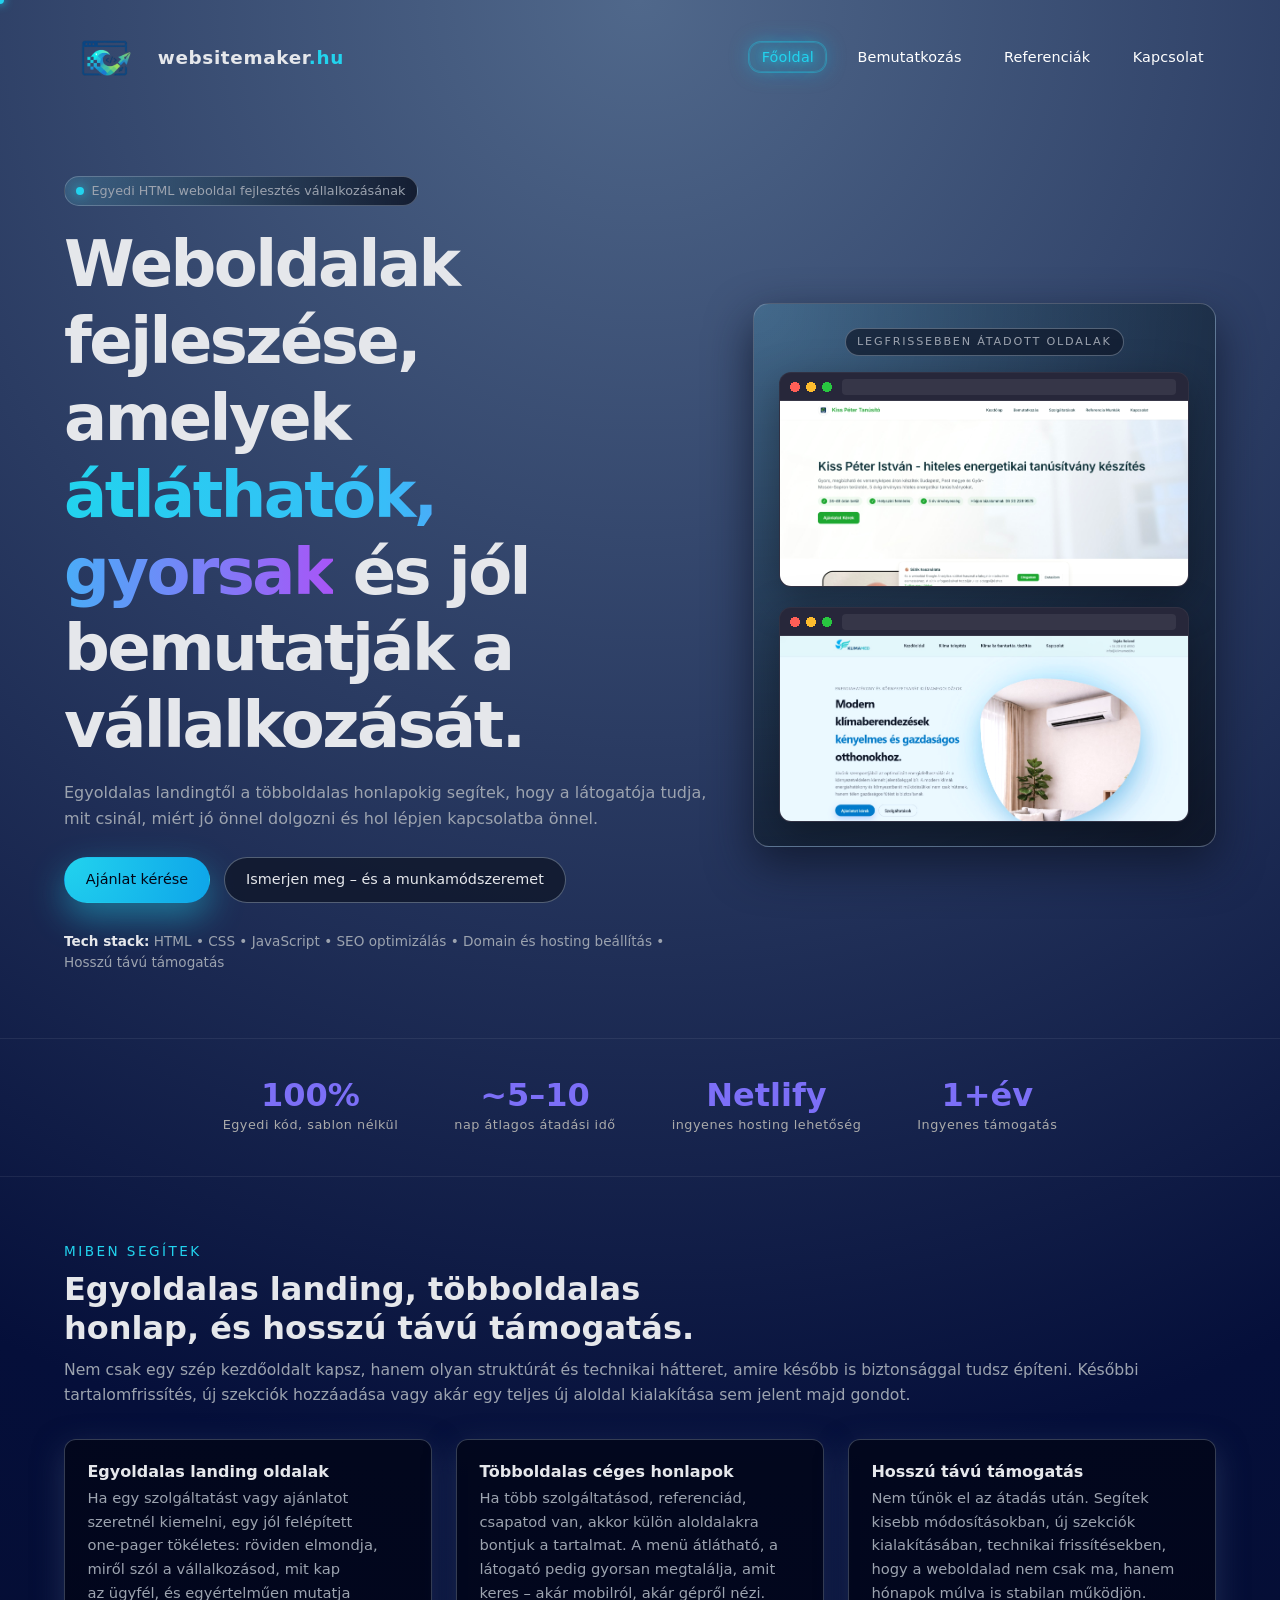
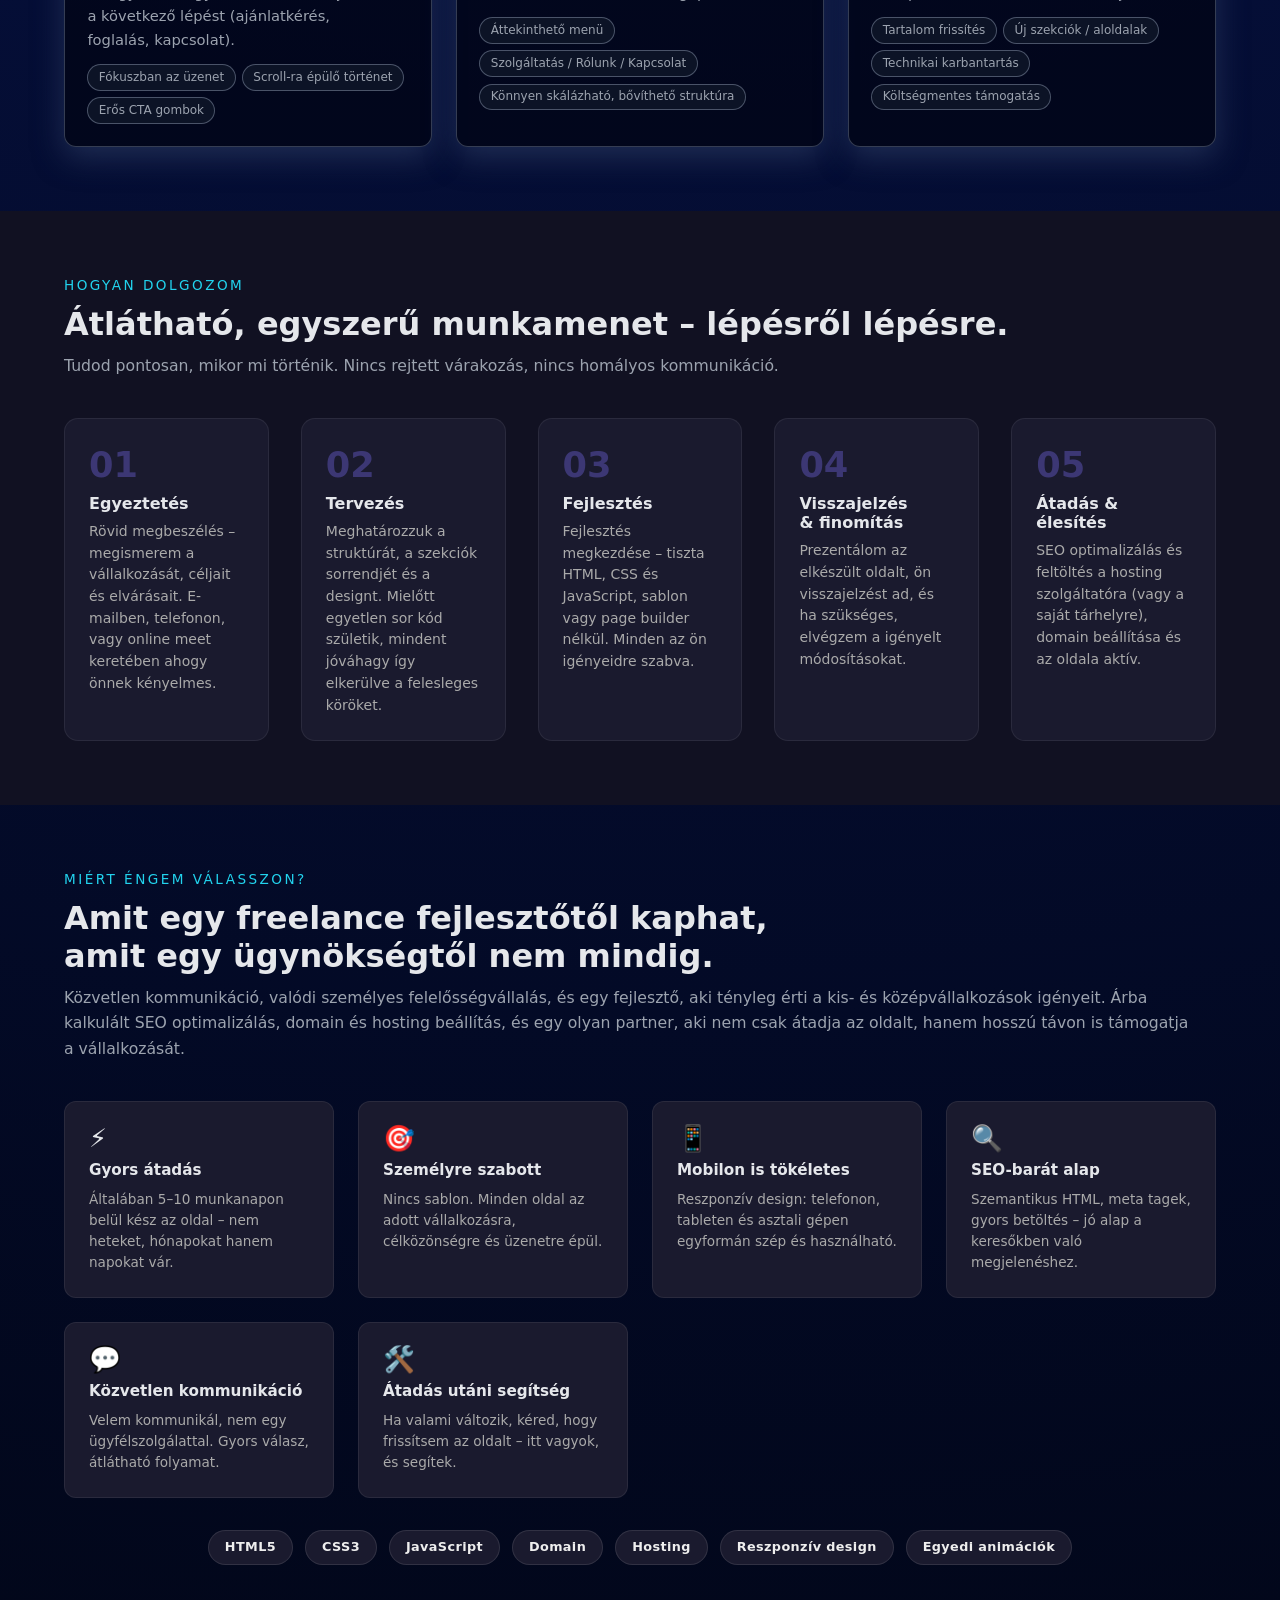
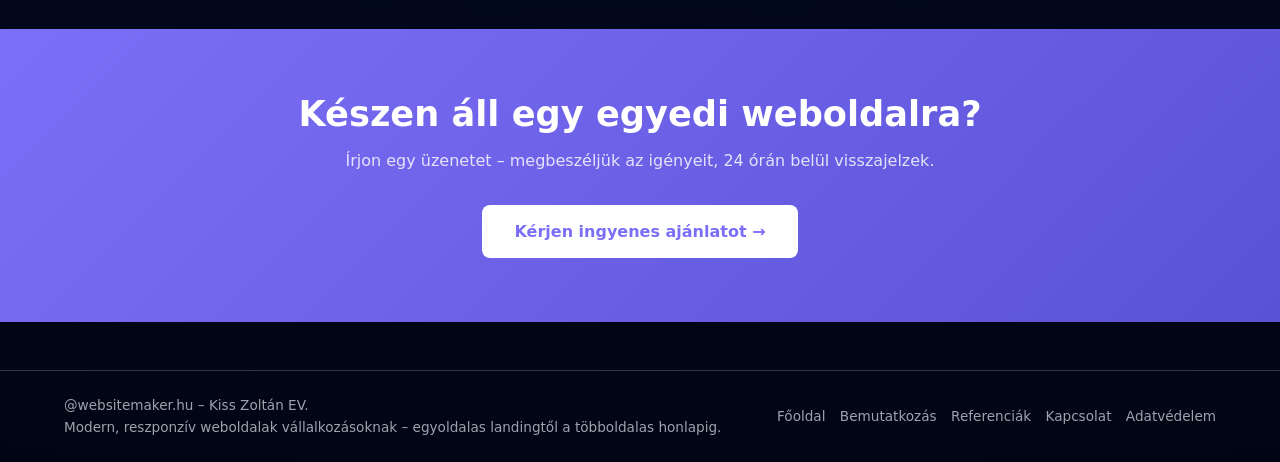
==== index.html @ 32855b58 "Add files via upload" ====
<!DOCTYPE html>
<html lang="hu">
<head>
  <meta charset="UTF-8">
  <meta name="viewport" content="width=device-width, initial-scale=1">
  <title>websitemaker.hu – Weboldalak vállalkozásodnak</title>
  <meta name="description" content="Egyoldalas és többoldalas weboldalak fejlesztése vállalkozásodnak. Modern, reszponzív UI, hosszú távú támogatás.">
  <link rel="stylesheet" href="assets/css/base.css">
  <link rel="stylesheet" href="assets/css/style.css">
  <style>
    /* ── HERO KÉPEK – browser mockup, egyenlő magasság ── */
    .hero-preview-grid {
      display: flex;
      flex-direction: column;
      gap: 1.25rem;
      position: relative;
    }

    .hero-preview {
      margin: 0;
      border-radius: 12px;
      overflow: hidden;
      background: var(--clr-surface, #1a1a2e);
      border: 1px solid rgba(255,255,255,0.10);
      box-shadow: 0 12px 40px rgba(0,0,0,0.35);
      transition: transform 0.35s ease, box-shadow 0.35s ease;
      position: relative;
    }
    .hero-preview:hover {
      transform: translateY(-5px);
      box-shadow: 0 20px 56px rgba(0,0,0,0.45);
    }

    /* Böngésző fejléc sáv */
    .hero-preview::before {
      content: '';
      display: block;
      height: 28px;
      background: rgba(255,255,255,0.06);
      border-bottom: 1px solid rgba(255,255,255,0.08);
      background-image:
        radial-gradient(circle, #ff5f57 5px, transparent 5px),
        radial-gradient(circle, #febc2e 5px, transparent 5px),
        radial-gradient(circle, #28c840 5px, transparent 5px);
      background-repeat: no-repeat;
      background-size: 10px 10px, 10px 10px, 10px 10px;
      background-position: 10px center, 26px center, 42px center;
    }

    /* URL bar hatás */
    .hero-preview::after {
      content: '';
      position: absolute;
      top: 6px;
      left: 62px;
      right: 12px;
      height: 16px;
      background: rgba(255,255,255,0.07);
      border-radius: 4px;
      pointer-events: none;
    }

    /* Minden kép ugyanakkora magasságú */
    .hero-preview img {
      width: 100%;
      height: 185px;
      object-fit: cover;
      object-position: top;
      display: block;
    }
    .hero-preview-primary img,
    .hero-preview-secondary img {
      height: 185px;
    }

    /* Nincs figcaption */
    .hero-preview figcaption {
      display: none;
    }

    /* Kattintható link stílus */
    .hero-preview-link {
      display: block;
      text-decoration: none;
      color: inherit;
    }
    .hero-preview-link .hero-preview {
      cursor: pointer;
    }

    /* Hero chip középre igazítva, pill elrejtve */
    .hero-card-header {
      display: flex;
      justify-content: center;
      align-items: center;
      margin-bottom: 1rem;
    }
    .hero-stack-pill {
      display: none;
    }

    /* ── TRUST BAR ── */
    .trust-bar {
      padding: 2.5rem 0;
      border-top: 1px solid var(--clr-border, rgba(255,255,255,0.07));
      border-bottom: 1px solid var(--clr-border, rgba(255,255,255,0.07));
    }
    .trust-bar-inner {
      display: flex;
      flex-wrap: wrap;
      justify-content: center;
      gap: 2.5rem 3.5rem;
      text-align: center;
    }
    .trust-item {
      display: flex;
      flex-direction: column;
      gap: 0.25rem;
    }
    .trust-number {
      font-size: 2rem;
      font-weight: 800;
      color: var(--clr-accent, #7c6ff7);
      line-height: 1;
    }
    .trust-label {
      font-size: 0.8rem;
      color: var(--clr-muted, #aaa);
      letter-spacing: .04em;
    }

    /* ── HOW IT WORKS ── */
    .process-section {
      background: var(--clr-surface-alt, #111122);
    }
    .process-steps {
      display: grid;
      grid-template-columns: repeat(auto-fit, minmax(200px, 1fr));
      gap: 2rem;
      counter-reset: steps;
      margin-top: 2.5rem;
    }
    .process-step {
      position: relative;
      padding: 1.75rem 1.5rem 1.5rem;
      border-radius: 14px;
      background: var(--clr-surface, #1a1a2e);
      border: 1px solid var(--clr-border, rgba(255,255,255,0.07));
      counter-increment: steps;
    }
    .process-step::before {
      content: counter(steps, decimal-leading-zero);
      display: block;
      font-size: 2.2rem;
      font-weight: 800;
      color: var(--clr-accent, #7c6ff7);
      opacity: 0.35;
      line-height: 1;
      margin-bottom: 0.75rem;
    }
    .process-step h3 {
      font-size: 1rem;
      font-weight: 700;
      margin: 0 0 0.5rem;
    }
    .process-step p {
      font-size: 0.875rem;
      color: var(--clr-muted, #aaa);
      margin: 0;
      line-height: 1.55;
    }

    /* ── WHY ME ── */
    .why-grid {
      display: grid;
      grid-template-columns: repeat(auto-fit, minmax(240px, 1fr));
      gap: 1.5rem;
      margin-top: 2.5rem;
    }
    .why-item {
      padding: 1.5rem;
      border-radius: 12px;
      background: var(--clr-surface, #1a1a2e);
      border: 1px solid var(--clr-border, rgba(255,255,255,0.07));
      display: flex;
      flex-direction: column;
      gap: 0.6rem;
    }
    .why-icon {
      font-size: 1.6rem;
      line-height: 1;
    }
    .why-item h3 {
      font-size: 0.95rem;
      font-weight: 700;
      margin: 0;
    }
    .why-item p {
      font-size: 0.85rem;
      color: var(--clr-muted, #aaa);
      margin: 0;
      line-height: 1.55;
    }

    /* ── CTA SZALAG ── */
    .cta-strip {
      background: linear-gradient(135deg, var(--clr-accent, #7c6ff7) 0%, #5a52d5 100%);
      padding: 4rem 0;
      text-align: center;
    }
    .cta-strip h2 {
      font-size: clamp(1.5rem, 3vw, 2.2rem);
      font-weight: 800;
      color: #fff;
      margin: 0 0 0.75rem;
    }
    .cta-strip p {
      color: rgba(255,255,255,0.82);
      font-size: 1rem;
      margin: 0 0 2rem;
    }
    .cta-strip .btn-white {
      background: #fff;
      color: var(--clr-accent, #7c6ff7);
      font-weight: 700;
      padding: 0.85rem 2rem;
      border-radius: 8px;
      text-decoration: none;
      display: inline-block;
      transition: opacity 0.2s;
    }
    .cta-strip .btn-white:hover { opacity: 0.9; }

    /* ── TECH STACK ── */
    .tech-strip {
      display: flex;
      flex-wrap: wrap;
      justify-content: center;
      gap: 0.75rem;
      margin-top: 2rem;
    }
    .tech-badge {
      padding: 0.4rem 1rem;
      border-radius: 999px;
      font-size: 0.8rem;
      font-weight: 600;
      background: var(--clr-surface, #1a1a2e);
      border: 1px solid var(--clr-border, rgba(255,255,255,0.1));
      color: var(--clr-text, #eee);
      letter-spacing: .03em;
    }
  </style>
</head>
<body>
  <div class="page-shell">
    <header class="site-header">
      <div class="container site-header-inner">
        <a href="index.html" class="logo">
          <img src="assets/img/logo2.png" alt="websitemaker.hu logó">
          <span class="logo-text-main">websitemaker<span class="logo-text-dot">.hu</span></span>
        </a>

        <nav class="main-nav">
          <button class="nav-toggle" aria-label="Navigáció megnyitása">
            <span></span><span></span><span></span>
          </button>
          <ul class="nav-links" role="list">
            <li><a href="index.html" class="is-active">Főoldal</a></li>
            <li><a href="about.html">Bemutatkozás</a></li>
            <li><a href="references.html">Referenciák</a></li>
            <li><a href="contact.html">Kapcsolat</a></li>
          </ul>
        </nav>
      </div>
    </header>

    <main>
      <!-- ═══ HERO ═══ -->
      <section class="hero">
        <div class="container hero-layout">
          <div class="hero-left reveal">
            <div class="hero-eyebrow">
              <span class="hero-eyebrow-dot"></span>
              <span>Egyedi HTML weboldal fejlesztés vállalkozásának</span>
            </div>
            <h1 class="hero-title">
              Weboldalak fejleszése, amelyek <span class="accent">átláthatók, gyorsak</span> és jól bemutatják a vállalkozását.
            </h1>
            <p class="hero-subtitle">
              Egyoldalas landingtől a többoldalas honlapokig segítek, hogy a
              látogatója tudja, mit csinál, miért jó önnel dolgozni és hol lépjen kapcsolatba önnel.
            </p>
            <div class="hero-actions">
              <a href="contact.html" class="btn btn-primary">Ajánlat kérése</a>
              <a href="about.html" class="btn btn-ghost">Ismerjen meg – és a munkamódszeremet</a>
            </div>
            <div class="hero-meta">
              <span>
                <strong>Tech stack:</strong>
                HTML • CSS • JavaScript • SEO optimizálás • Domain és hosting beállítás • Hosszú távú támogatás
              </span>
            </div>
          </div>

          <!-- Jobb oldal: referencia képek browser mockupban -->
          <aside class="hero-card reveal" aria-label="Legfrissebben átadott oldalak">
            <div class="hero-card-header">
              <div class="hero-chip">Legfrissebben átadott oldalak</div>
            </div>

            <div class="hero-preview-grid">
              <a href="references.html" class="hero-preview-link" aria-label="Referenciák megtekintése">
                <figure class="hero-preview hero-preview-primary">
                  <img src="assets/img/ref1.jpg" alt="Legfrissebben átadott oldal – 1">
                </figure>
              </a>

              <a href="references.html" class="hero-preview-link" aria-label="Referenciák megtekintése">
                <figure class="hero-preview hero-preview-secondary">
                  <img src="assets/img/ref2.jpg" alt="Legfrissebben átadott oldal – 2">
                </figure>
              </a>
            </div>
          </aside>
        </div>
      </section>

      <!-- ═══ TRUST BAR ═══ -->
      <div class="trust-bar">
        <div class="container">
          <div class="trust-bar-inner">
            <div class="trust-item">
              <span class="trust-number">100%</span>
              <span class="trust-label">Egyedi kód, sablon nélkül</span>
            </div>
            <div class="trust-item">
              <span class="trust-number">~5–10</span>
              <span class="trust-label">nap átlagos átadási idő</span>
            </div>
            <div class="trust-item">
              <span class="trust-number">Netlify</span>
              <span class="trust-label">ingyenes hosting lehetőség</span>
            </div>
            <div class="trust-item">
              <span class="trust-number">1+év</span>
              <span class="trust-label">Ingyenes támogatás</span>
            </div>
          </div>
        </div>
      </div>

      <!-- ═══ MIBEN SEGÍTEK ═══ -->
      <section>
        <div class="container">
          <header class="section-header reveal">
            <p class="section-kicker">Miben segítek</p>
            <h2 class="section-title">Egyoldalas landing, többoldalas honlap, és hosszú távú támogatás.</h2>
            <p class="section-lead">
              Nem csak egy szép kezdőoldalt kapsz, hanem olyan struktúrát és technikai hátteret,
              amire később is biztonsággal tudsz építeni. Későbbi tartalomfrissítés, új szekciók hozzáadása vagy akár egy teljes új aloldal kialakítása sem jelent majd gondot.
            </p>
          </header>

          <div class="card-grid">
            <article class="card reveal">
              <h3 class="card-title">Egyoldalas landing oldalak</h3>
              <p class="card-body">
                Ha egy szolgáltatást vagy ajánlatot szeretnél kiemelni, egy jól felépített
                one‑pager tökéletes: röviden elmondja, miről szól a vállalkozásod, mit kap az ügyfél,
                és egyértelműen mutatja a következő lépést (ajánlatkérés, foglalás, kapcsolat).
              </p>
              <div class="pills">
                <span class="pill">Fókuszban az üzenet</span>
                <span class="pill">Scroll‑ra épülő történet</span>
                <span class="pill">Erős CTA gombok</span>
              </div>
            </article>

            <article class="card reveal">
              <h3 class="card-title">Többoldalas céges honlapok</h3>
              <p class="card-body">
                Ha több szolgáltatásod, referenciád, csapatod van, akkor külön aloldalakra bontjuk
                a tartalmat. A menü átlátható, a látogató pedig gyorsan megtalálja, amit keres –
                akár mobilról, akár gépről nézi.
              </p>
              <div class="pills">
                <span class="pill">Áttekinthető menü</span>
                <span class="pill">Szolgáltatás / Rólunk / Kapcsolat</span>
                <span class="pill">Könnyen skálázható, bővíthető struktúra</span>
              </div>
            </article>

            <article class="card reveal">
              <h3 class="card-title">Hosszú távú támogatás</h3>
              <p class="card-body">
                Nem tűnök el az átadás után. Segítek kisebb módosításokban, új szekciók
                kialakításában, technikai frissítésekben, hogy a weboldalad nem csak ma,
                hanem hónapok múlva is stabilan működjön.
              </p>
              <div class="pills">
                <span class="pill">Tartalom frissítés</span>
                <span class="pill">Új szekciók / aloldalak</span>
                <span class="pill">Technikai karbantartás</span>
                <span class="pill">Költségmentes támogatás</span>
              </div>
            </article>
          </div>
        </div>
      </section>

      <!-- ═══ HOGYAN DOLGOZOM ═══ -->
      <section class="process-section">
        <div class="container">
          <header class="section-header reveal">
            <p class="section-kicker">Hogyan dolgozom</p>
            <h2 class="section-title">Átlátható, egyszerű munkamenet – lépésről lépésre.</h2>
            <p class="section-lead">
              Tudod pontosan, mikor mi történik. Nincs rejtett várakozás, nincs homályos kommunikáció.
            </p>
          </header>

          <div class="process-steps">
            <div class="process-step reveal">
              <h3>Egyeztetés</h3>
              <p>Rövid megbeszélés – megismerem a vállalkozását, céljait és elvárásait. E-mailben, telefonon, vagy online meet keretében ahogy önnek kényelmes.</p>
            </div>
            <div class="process-step reveal">
              <h3>Tervezés</h3>
              <p>Meghatározzuk a struktúrát, a szekciók sorrendjét és a designt. Mielőtt egyetlen sor kód születik, mindent jóváhagy így elkerülve a felesleges köröket.</p>
            </div>
            <div class="process-step reveal">
              <h3>Fejlesztés</h3>
              <p>Fejlesztés megkezdése – tiszta HTML, CSS és JavaScript, sablon vagy page builder nélkül. Minden az ön igényeidre szabva.</p>
            </div>
            <div class="process-step reveal">
              <h3>Visszajelzés &amp; finomítás</h3>
              <p>Prezentálom az elkészült oldalt, ön visszajelzést ad, és ha szükséges, elvégzem a igényelt módosításokat.</p>
            </div>
            <div class="process-step reveal">
              <h3>Átadás &amp; élesítés</h3>
              <p>SEO optimalizálás és feltöltés a hosting szolgáltatóra (vagy a saját tárhelyre), domain beállítása és az oldala aktív.</p>
            </div>
          </div>
        </div>
      </section>

      <!-- ═══ MIÉRT ÉN ═══ -->
      <section>
        <div class="container">
          <header class="section-header reveal">
            <p class="section-kicker">Miért éngem válasszon?</p>
            <h2 class="section-title">Amit egy freelance fejlesztőtől kaphat, amit egy ügynökségtől nem mindig.</h2>
            <p class="section-lead">
              Közvetlen kommunikáció, valódi személyes felelősségvállalás, és egy fejlesztő, aki tényleg érti a kis- és középvállalkozások igényeit. Árba kalkulált SEO optimalizálás, domain és hosting beállítás, és egy olyan partner, aki nem csak átadja az oldalt, hanem hosszú távon is támogatja a vállalkozását.
            </p>
          </header>

          <div class="why-grid">
            <div class="why-item reveal">
              <span class="why-icon">⚡</span>
              <h3>Gyors átadás</h3>
              <p>Általában 5–10 munkanapon belül kész az oldal – nem heteket, hónapokat hanem napokat vár.</p>
            </div>
            <div class="why-item reveal">
              <span class="why-icon">🎯</span>
              <h3>Személyre szabott</h3>
              <p>Nincs sablon. Minden oldal az adott vállalkozásra, célközönségre és üzenetre épül.</p>
            </div>
            <div class="why-item reveal">
              <span class="why-icon">📱</span>
              <h3>Mobilon is tökéletes</h3>
              <p>Reszponzív design: telefonon, tableten és asztali gépen egyformán szép és használható.</p>
            </div>
            <div class="why-item reveal">
              <span class="why-icon">🔍</span>
              <h3>SEO-barát alap</h3>
              <p>Szemantikus HTML, meta tagek, gyors betöltés – jó alap a keresőkben való megjelenéshez.</p>
            </div>
            <div class="why-item reveal">
              <span class="why-icon">💬</span>
              <h3>Közvetlen kommunikáció</h3>
              <p>Velem kommunikál, nem egy ügyfélszolgálattal. Gyors válasz, átlátható folyamat.</p>
            </div>
            <div class="why-item reveal">
              <span class="why-icon">🛠️</span>
              <h3>Átadás utáni segítség</h3>
              <p>Ha valami változik, kéred, hogy frissítsem az oldalt – itt vagyok, és segítek.</p>
            </div>
          </div>

          <div class="tech-strip reveal">
            <span class="tech-badge">HTML5</span>
            <span class="tech-badge">CSS3</span>
            <span class="tech-badge">JavaScript</span>
            <span class="tech-badge">Domain</span>
            <span class="tech-badge">Hosting</span>
            <span class="tech-badge">Reszponzív design</span>
            <span class="tech-badge">Egyedi animációk</span>
          </div>
        </div>
      </section>

      <!-- ═══ CTA SZALAG ═══ -->
      <section class="cta-strip">
        <div class="container">
          <h2>Készen áll egy egyedi weboldalra?</h2>
          <p>Írjon egy üzenetet – megbeszéljük az igényeit, 24 órán belül visszajelzek.</p>
          <a href="contact.html" class="btn-white">Kérjen ingyenes ajánlatot →</a>
        </div>
      </section>
    </main>

    <footer class="site-footer">
      <div class="container site-footer-inner">
        <div class="footer-left">
          <p class="footer-brand">@websitemaker.hu – Kiss Zoltán EV.</p>
          <p class="footer-meta">
            Modern, reszponzív weboldalak vállalkozásoknak – egyoldalas landingtől a többoldalas honlapig.
          </p>
        </div>
        <nav class="footer-nav" aria-label="Alsó navigáció">
          <a href="index.html">Főoldal</a>
          <a href="about.html">Bemutatkozás</a>
          <a href="references.html">Referenciák</a>
          <a href="contact.html">Kapcsolat</a>
          <a href="privacy.html">Adatvédelem</a>
        </nav>
      </div>
    </footer>
  </div>
  <div class="cursor-dot"></div>
  <script src="assets/js/main.js"></script>
</body>
</html>
---- assets/css/base.css ----
*, *::before, *::after {
  box-sizing: border-box;
  margin: 0;
  padding: 0;
}
html {
  -moz-text-size-adjust: none;
  -webkit-text-size-adjust: none;
  text-size-adjust: none;
  -webkit-font-smoothing: antialiased;
  -moz-osx-font-smoothing: grayscale;
  text-rendering: optimizeLegibility;
  scroll-behavior: smooth;
}
body {
  min-height: 100vh;
  font-family: system-ui, -apple-system, BlinkMacSystemFont, "Segoe UI", sans-serif;
  line-height: 1.6;
  color: #0f172a;
  background: #0f172a;
}
img, picture, video, canvas, svg {
  display: block;
  max-width: 100%;
}
input, button, textarea, select {
  font: inherit;
  color: inherit;
}
a {
  color: inherit;
  text-decoration: none;
}
ul[role="list"],
ol[role="list"] {
  list-style: none;
}
h1, h2, h3, h4, h5, h6 {
  line-height: 1.2;
  text-wrap: balance;
}

p, figcaption {
  text-wrap: pretty;
}

:focus-visible {
  outline: 2px solid #22d3ee;
  outline-offset: 3px;
  border-radius: 4px;
}
.nav-links:focus,
.nav-links:focus-visible {
  outline: none;
}
li {
  text-wrap: pretty;
}
::selection {
  background: rgba(51, 213, 238, 0.25);
  color: #e5e7eb;
}
.container {
  width: 100%;
  max-width: 1120px;
  margin-inline: auto;
  padding-inline: 1.5rem;
}

table {
  border-collapse: collapse;
  width: 100%;
}
---- assets/css/style.css ----
/* =========================================
   1. DESIGN VÁLTOZÓK & ALAPOK
   ========================================= */

:root {
  --bg-main: #183579;
  --bg-card: #0f1841;
  --bg-card-soft: #020617cc;
  --accent: #22d3ee;
  --accent-soft: rgba(34, 211, 238, 0.12);
  --text-main: #e5e7eb;
  --text-muted: #9ca3af;
  --border-subtle: rgba(148, 163, 184, 0.35);
  --radius-md: 0.75rem;
  --radius-lg: 1rem;
  --shadow-soft: 0 18px 45px rgba(15, 23, 42, 0.8);
  --transition-fast: 180ms cubic-bezier(0.16, 1, 0.3, 1);
}

html, body {
  width: 100%;
  max-width: 100%;
  overflow-x: clip;
  margin: 0;
  padding: 0;
}

body {
  background: radial-gradient(circle at top, #50688b 0, #050f3a 40%, #010513 100%);
  color: var(--text-main);
  box-sizing: border-box;
}

*, *::before, *::after {
  box-sizing: border-box;
}

.page-shell {
  position: relative;
  z-index: 0;
  width: 100%;
  overflow-x: clip;
}

.page-shell::before {
  content: "";
  position: fixed;
  inset: -40vh -20vw auto;
  background:
    radial-gradient(circle at 0% 0%, rgba(56, 189, 248, 0.18), transparent 55%),
    radial-gradient(circle at 100% 0%, rgba(59, 130, 246, 0.14), transparent 55%);
  opacity: 0.9;
  pointer-events: none;
  z-index: -1;
}

/* =========================================
   2. HEADER & LOGÓ & MENÜ (ASZTALI)
   ========================================= */

.site-header {
  position: fixed;
  top: 0;
  left: 0;
  right: 0;
  z-index: 50;
  padding: 1rem 1rem 0;
  background: transparent;
  transition: padding var(--transition-fast);
}

.site-header-inner {
  display: flex;
  align-items: center;
  justify-content: space-between;
  height: 5.2rem;
  width: 100%;
  max-width: 1200px;
  margin: 0 auto;
  padding: 0 1rem;
  border-radius: 1rem;
  border: 1px solid transparent;
  background: transparent;
  box-shadow: none;
  transition:
    height var(--transition-fast),
    background var(--transition-fast),
    border-color var(--transition-fast),
    box-shadow var(--transition-fast),
    border-radius var(--transition-fast),
    backdrop-filter var(--transition-fast);
}

body.header-scrolled .site-header {
  padding-top: 0.5rem;
}

body.header-scrolled .site-header-inner {
  height: 4.1rem;
  border: 1.5px solid rgba(148, 163, 184, 0.5);
  background: rgba(15, 23, 42, 0.85);
  backdrop-filter: blur(16px);
  -webkit-backdrop-filter: blur(16px);
  box-shadow: 0 18px 40px rgba(15, 23, 42, 0.95);
}

main {
  padding-top: 6.5rem;
}

.logo {
  display: inline-flex;
  align-items: center;
  gap: 0.8rem;
  font-weight: 600;
  letter-spacing: 0.04em;
  text-transform: lowercase;
  text-decoration: none;
}

.logo img {
  max-height: 5rem;
  width: auto;
  display: block;
  border-radius: 0;
  mix-blend-mode: screen;
  transition: max-height var(--transition-fast);
}

.logo-text-main {
  font-size: 1.15rem;
  color: var(--text-main);
  transition: font-size var(--transition-fast);
}

.logo-text-dot { color: var(--accent); }

.main-nav { display: flex; align-items: center; gap: 1.25rem; }

.nav-links {
  display: flex;
  align-items: center;
  gap: 1.25rem;
  font-size: 0.9rem;
  list-style: none;
  margin: 0;
  padding: 0;
}

.nav-links a {
  position: relative;
  padding: 0.35rem 0.7rem;
  border-radius: 0.5rem;
  color: #ffffff;
  text-decoration: none;
  font-size: 0.9rem;
  font-weight: 500;
  letter-spacing: 0.01em;
  transition:
    color 220ms ease,
    text-shadow 220ms ease,
    background 220ms ease,
    transform 180ms ease;
}

.nav-links a::after {
  content: "";
  display: none;
}

.nav-links a:hover {
  color: #22d3ee;
  background: rgba(34, 211, 238, 0.10);
  text-shadow:
    0 0 8px rgba(34, 211, 238, 0.9),
    0 0 20px rgba(34, 211, 238, 0.5);
  transform: translateY(-1px);
}

.nav-links a.is-active {
  color: #22d3ee;
  text-shadow:
    0 0 10px rgba(34, 211, 238, 1),
    0 0 25px rgba(34, 211, 238, 0.6),
    0 0 45px rgba(34, 211, 238, 0.3);
  background: rgba(34, 211, 238, 0.12);
  border: 1px solid rgba(34, 211, 238, 0.25);
  border-radius: 0.75rem;
  box-shadow:
    0 0 0 1px rgba(34, 211, 238, 0.35),
    0 0 20px rgba(34, 211, 238, 0.35);
}

.nav-toggle {
  display: none;
  width: 2.7rem;
  height: 2.7rem;
  border-radius: 0.9rem;
  border: 1.5px solid rgba(148, 163, 184, 0.5);
  background: rgba(15, 23, 42, 0.82);
  align-items: center;
  justify-content: center;
  position: relative;
  overflow: hidden;
  backdrop-filter: blur(12px);
  cursor: pointer;
}

.nav-toggle span {
  position: absolute;
  left: 50%; width: 1.2rem; height: 2px; margin-left: -0.6rem;
  border-radius: 999px; background: #e5e7eb; transform-origin: center;
  transition: transform 220ms ease, opacity 180ms ease, top 220ms ease;
}

.nav-toggle span:nth-child(1) { top: 0.72rem; }
.nav-toggle span:nth-child(2) { top: 1.1rem; }
.nav-toggle span:nth-child(3) { top: 1.48rem; }

.nav-toggle.is-open span:nth-child(1) { top: 1.1rem; transform: rotate(45deg); }
.nav-toggle.is-open span:nth-child(2) { opacity: 0; transform: scaleX(0); }
.nav-toggle.is-open span:nth-child(3) { top: 1.1rem; transform: rotate(-45deg); }

/* =========================================
   3. GOMBOK
   ========================================= */

.btn {
  display: inline-flex;
  align-items: center;
  justify-content: center;
  gap: 0.45rem;
  padding: 0.65rem 1.3rem;
  border-radius: 999px;
  border: 1px solid transparent;
  font-size: 0.9rem;
  font-weight: 500;
  cursor: pointer;
  text-decoration: none;
  transition: all var(--transition-fast);
}

.btn-primary {
  background: radial-gradient(circle at 0 0, #22d3ee, #0ea5e9);
  color: #020617;
  box-shadow: 0 14px 35px rgba(34, 211, 238, 0.45);
}

.btn-primary:hover {
  transform: translateY(-1px);
  box-shadow: 0 20px 45px rgba(34, 211, 238, 0.6);
}

.btn-ghost {
  background: rgba(15, 23, 42, 0.8);
  border-color: rgba(148, 163, 184, 0.5);
  color: var(--text-main);
}

.btn-ghost:hover {
  background: rgba(15, 23, 42, 1);
  border-color: rgba(148, 163, 184, 0.8);
}

/* =========================================
   4. SZEKCIÓK ÁLTALÁNOS
   ========================================= */

.container {
  width: 100%;
  max-width: 1200px;
  margin-inline: auto;
  padding-inline: 1.5rem;
}

section {
  padding-block: 4rem;
}

.section-header { margin-bottom: 2rem; }

.section-kicker {
  font-size: 0.85rem;
  text-transform: uppercase;
  letter-spacing: 0.18em;
  color: var(--accent);
  margin-bottom: 0.5rem;
  display: block;
}

.section-title {
  font-size: clamp(1.6rem, 2.5vw, 2.1rem);
  margin-bottom: 0.6rem;
}

.section-lead {
  font-size: 0.98rem;
  color: var(--text-muted);
}

/* =========================================
   5. HERO & JOBB OLDALI KÁRTYÁK
   ========================================= */

.hero { padding-block: 4.5rem 4rem; }
.hero-layout { display: grid; gap: 2.5rem; align-items: center; }

.hero-eyebrow {
  display: inline-flex;
  align-items: center;
  flex-wrap: wrap;
  gap: 0.45rem;
  padding: 0.25rem 0.7rem;
  border-radius: 999px;
  border: 1px solid rgba(148, 163, 184, 0.45);
  background: radial-gradient(circle at 0 0, rgba(102, 215, 233, 0.18), rgba(15, 23, 42, 0.9));
  color: var(--text-muted);
  font-size: 0.8rem;
  margin-bottom: 1.25rem;
}

.hero-eyebrow-dot {
  width: 0.5rem; height: 0.5rem;
  border-radius: 50%;
  background: #22d3ee;
  box-shadow: 0 0 12px rgba(34, 211, 238, 0.9);
}

.hero-title {
  font-size: clamp(2.5rem, 5vw, 4rem);
  letter-spacing: -0.04em;
  margin-bottom: 1rem;
}

.hero-title span.accent {
  background: linear-gradient(90deg, #22d3ee, #38bdf8, #a855f7);
  background-clip: text;
  -webkit-background-clip: text;
  color: transparent;
}

.hero-subtitle {
  font-size: 1rem;
  color: var(--text-muted);
  margin-bottom: 1.6rem;
}

.hero-actions { display: flex; flex-wrap: wrap; gap: 0.9rem; margin-bottom: 1.75rem; }

.hero-meta {
  display: flex; flex-wrap: wrap; gap: 1.25rem;
  font-size: 0.85rem; color: var(--text-muted);
}

.hero-meta span strong { color: var(--text-main); }

.hero-card {
  position: relative;
  border-radius: var(--radius-lg);
  background: radial-gradient(circle at top left, rgba(92, 220, 240, 0.16), rgba(15, 23, 42, 0.96));
  border: 1px solid rgba(148, 163, 184, 0.45);
  box-shadow: var(--shadow-soft);
  padding: 1.5rem 1.6rem;
  overflow: hidden;
}

.hero-card-header {
  display: flex;
  align-items: center;
  justify-content: space-between;
  margin-bottom: 1.4rem;
}

.hero-chip {
  font-size: 0.7rem; text-transform: uppercase; letter-spacing: 0.16em;
  padding: 0.25rem 0.7rem; border-radius: 999px;
  background: rgba(15, 23, 42, 0.7); border: 1px solid rgba(148, 163, 184, 0.5);
  color: var(--text-muted);
}

.hero-stack-pill {
  display: inline-flex; align-items: center; gap: 0.4rem;
  font-size: 0.8rem; padding: 0.3rem 0.7rem; border-radius: 999px;
  background: rgba(15, 23, 42, 0.8); border: 1px dashed rgba(148, 163, 184, 0.5);
}

.hero-stack-dot { width: 0.46rem; height: 0.46rem; border-radius: 50%; background: #22d3ee; }

.hero-preview-grid { display: grid; gap: 0.9rem; }

.hero-preview {
  position: relative;
  border-radius: 0.95rem;
  overflow: hidden;
  background: radial-gradient(circle at top left, rgba(99, 217, 235, 0.12), rgba(15, 23, 42, 0.98));
  border: 1px solid rgba(159, 169, 184, 0.55);
  box-shadow: 0 18px 45px rgba(15, 23, 42, 0.9), 0 0 40px rgba(34, 211, 238, 0.18);
  isolation: isolate;
  transition: transform var(--transition-fast), box-shadow var(--transition-fast), border-color var(--transition-fast);
}

.hero-preview img { width: 100%; height: auto; display: block; filter: saturate(1.05) contrast(1.05); }

.hero-preview:hover {
  transform: translateY(-3px) scale(1.01);
  border-color: rgba(34, 211, 238, 0.9);
  box-shadow: 0 22px 55px rgba(15, 23, 42, 0.95), 0 0 50px rgba(34, 211, 238, 0.3);
}

.hero-preview figcaption {
  position: absolute; left: 0.65rem; right: 0.65rem; bottom: 0.65rem;
  padding: 0.55rem 0.65rem; border-radius: 0.7rem;
  background: rgba(15, 23, 42, 0.9); border: 1px solid rgba(148, 163, 184, 0.6);
  box-shadow: 0 10px 30px rgba(15, 23, 42, 0.9);
  display: flex; flex-direction: column; gap: 0.15rem;
}

.hero-preview-tag { font-size: 0.75rem; text-transform: uppercase; letter-spacing: 0.18em; color: var(--accent); }
.hero-preview-text { font-size: 0.8rem; color: var(--text-muted); }

/* =========================================
   6. SZOLGÁLTATÁS KÁRTYÁK ALAPJAI
   ========================================= */

.card-grid { display: grid; gap: 1.5rem; }

.card {
  background: var(--bg-card-soft);
  border-radius: var(--radius-md);
  border: 1px solid var(--border-subtle);
  padding: 1.35rem 1.4rem;
  box-shadow: 0 10px 30px rgba(43, 59, 97, 0.7);
  transition: all var(--transition-fast);
}

.card:hover {
  transform: translateY(-2px);
  box-shadow: 0 20px 50px rgba(15, 23, 42, 0.85);
  border-color: rgba(148, 163, 184, 0.7);
  background: rgba(15, 23, 42, 0.95);
}

.card-title { font-size: 1rem; margin-bottom: 0.35rem; }
.card-body { font-size: 0.92rem; color: var(--text-muted); }

.pills { display: flex; flex-wrap: wrap; gap: 0.4rem; margin-top: 0.8rem; }
.pill {
  font-size: 0.75rem; padding: 0.18rem 0.65rem;
  border-radius: 999px; background: rgba(15, 23, 42, 0.8);
  border: 1px solid rgba(148, 163, 184, 0.45); color: var(--text-muted);
}

/* =========================================
   7. BELSŐ OLDALAK (ABOUT, PROJECTS, CONTACT)
   ========================================= */

.about-layout {
  display: grid;
  gap: 2.8rem;
  align-items: stretch;
}

.about-block {
  position: relative;
  padding: 2.4rem 2.6rem;
  border-radius: var(--radius-lg);
  background:
    radial-gradient(circle at 0 0, rgba(148, 163, 184, 0.15), transparent 55%),
    radial-gradient(circle at 100% 0, rgba(34, 211, 238, 0.18), transparent 60%),
    rgba(15, 23, 42, 0.92);
  border: 1px solid rgba(148, 163, 184, 0.45);
  box-shadow:
    0 22px 60px rgba(15, 23, 42, 0.95),
    0 0 40px rgba(15, 23, 42, 0.9);
  backdrop-filter: blur(18px);
  -webkit-backdrop-filter: blur(18px);
  overflow: hidden;
  transition:
    transform 220ms cubic-bezier(0.16, 1, 0.3, 1),
    box-shadow 220ms cubic-bezier(0.16, 1, 0.3, 1),
    border-color 220ms ease;
}

.about-block::before {
  content: "";
  position: absolute;
  inset: -40% -40% auto;
  background:
    radial-gradient(circle at 0 0, rgba(248, 250, 252, 0.18), transparent 60%);
  opacity: 0.7;
  pointer-events: none;
  mix-blend-mode: screen;
}

.about-block:hover {
  transform: translateY(-6px);
  border-color: rgba(34, 211, 238, 0.7);
  box-shadow:
    0 30px 80px rgba(15, 23, 42, 1),
    0 0 60px rgba(34, 211, 238, 0.25);
}

.about-block .section-title {
  font-size: clamp(2.1rem, 3vw, 2.6rem);
  letter-spacing: -0.04em;
}

.about-block .section-lead {
  font-size: 1rem;
  line-height: 1.7;
}

.about-block p {
  max-width: 64ch;
}

.about-image {
  border-radius: var(--radius-lg);
  overflow: hidden;
  border: 1px solid var(--border-subtle);
}

.about-image img { width: 100%; height: auto; display: block; }

.timeline { position: relative; padding-left: 1.8rem; margin-top: 1.8rem; }
.timeline::before {
  content: ''; position: absolute; left: 0.3rem; top: 0; bottom: 0;
  width: 2px;
  background: linear-gradient(
    to bottom,
    rgba(148, 163, 184, 0.0),
    rgba(148, 163, 184, 0.45),
    rgba(34, 211, 238, 0.7)
  );
}

.timeline-item { position: relative; margin-bottom: 1.8rem; padding-left: 0.2rem; }
.timeline-item::before {
  content: ''; position: absolute; left: -1.5rem; top: 0.2rem;
  width: 0.9rem; height: 0.9rem; border-radius: 999px;
  background: radial-gradient(circle, #22d3ee, #0ea5e9);
  border: 2px solid rgba(15, 23, 42, 0.95);
  box-shadow: 0 0 18px rgba(34, 211, 238, 0.9);
}

.timeline-date { font-size: 0.85rem; color: var(--accent); display: block; margin-bottom: 0.2rem; }
.timeline-title { font-size: 1.05rem; font-weight: 600; margin-bottom: 0.3rem; }
.timeline-desc { font-size: 0.95rem; color: var(--text-muted); }

.projects-grid { display: grid; gap: 1.6rem; }

.project-card {
  border-radius: var(--radius-md);
  border: 1px solid var(--border-subtle);
  background: var(--bg-card-soft);
  overflow: hidden;
  display: flex; flex-direction: column;
  transition: all var(--transition-fast);
  text-decoration: none;
}

.project-card:hover {
  transform: translateY(-3px);
  border-color: rgba(34, 211, 238, 0.5);
  box-shadow: 0 15px 30px rgba(15, 23, 42, 0.9);
}

.project-image { width: 100%; height: 200px; overflow: hidden; }
.project-image img { width: 100%; height: 100%; object-fit: cover; transition: transform 0.5s ease; }
.project-card:hover .project-image img { transform: scale(1.05); }

.project-content { padding: 1.25rem; flex-grow: 1; display: flex; flex-direction: column; }
.project-title { font-size: 1.1rem; color: var(--text-main); margin-bottom: 0.5rem; }
.project-desc { font-size: 0.9rem; color: var(--text-muted); margin-bottom: 1rem; flex-grow: 1; }
.project-link { font-size: 0.85rem; color: var(--accent); font-weight: 500; }

.contact-layout { display: grid; gap: 2.5rem; align-items: flex-start; }

.contact-meta { margin-bottom: 1.5rem; }

.contact-links {
  display: flex;
  flex-direction: column;
  gap: 0.8rem;
  margin-top: 1.5rem;
}

.contact-links a {
  color: var(--text-muted);
  text-decoration: none;
  font-size: 0.95rem;
  transition: color var(--transition-fast);
}

.contact-links a:hover {
  color: var(--accent);
}

form.contact-card {
  background: radial-gradient(circle at top right, rgba(34, 211, 238, 0.08), var(--bg-card-soft));
  padding: 2.5rem;
  border-radius: var(--radius-lg);
  border: 1px solid rgba(148, 163, 184, 0.2);
  box-shadow: 0 20px 40px rgba(15, 23, 42, 0.6), inset 0 1px 0 rgba(255, 255, 255, 0.05);
  backdrop-filter: blur(10px);
}

.form-grid {
  display: flex;
  flex-direction: column;
  gap: 1.5rem;
}

.form-field {
  display: flex;
  flex-direction: column;
  gap: 0.5rem;
  position: relative;
}

.form-field label {
  font-size: 0.85rem;
  font-weight: 500;
  letter-spacing: 0.03em;
  color: var(--text-muted);
  transition: color var(--transition-fast);
}

.form-field:focus-within label {
  color: var(--accent);
}

.form-field input,
.form-field textarea {
  width: 100%;
  padding: 0.9rem 1.2rem;
  border-radius: 0.6rem;
  background: rgba(2, 6, 23, 0.7);
  border: 1px solid rgba(148, 163, 184, 0.2);
  color: var(--text-main);
  font-family: inherit;
  font-size: 0.95rem;
  box-shadow: inset 0 2px 4px rgba(0, 0, 0, 0.2);
  transition: border-color 0.3s ease, box-shadow 0.3s ease, background 0.3s ease;
  box-sizing: border-box;
}

.form-field input::placeholder,
.form-field textarea::placeholder {
  color: rgba(148, 163, 184, 0.4);
}

.form-field input:hover,
.form-field textarea:hover {
  border-color: rgba(148, 163, 184, 0.4);
  background: rgba(2, 6, 23, 0.9);
}

.form-field input:focus,
.form-field textarea:focus {
  outline: none;
  border-color: var(--accent);
  background: rgba(2, 6, 23, 1);
  box-shadow: 0 0 0 4px rgba(34, 211, 238, 0.15), inset 0 1px 2px rgba(0, 0, 0, 0.3);
}

.form-field textarea {
  resize: vertical;
  min-height: 140px;
  line-height: 1.5;
}

.form-checkbox {
  display: flex;
  align-items: center;
  gap: 0.6rem;
  cursor: pointer;
  font-size: 0.9rem;
  color: var(--text-muted);
  margin-top: 0.5rem;
}

.form-checkbox input[type="checkbox"] {
  appearance: auto;
  accent-color: var(--accent);
  width: 1.1rem;
  height: 1.1rem;
  cursor: pointer;
  flex-shrink: 0;
}

.form-checkbox span a {
  color: var(--accent);
  text-decoration: none;
}

.form-checkbox span a:hover {
  text-decoration: underline;
}

form.contact-card button {
  align-self: flex-start;
  margin-top: 0.5rem;
}

/* =========================================
   8. LÁBLÉC & ANIMÁCIÓK
   ========================================= */

.site-footer {
  border-top: 1px solid rgba(148, 163, 184, 0.3);
  margin-top: 3rem; padding-block: 1.5rem;
  font-size: 0.85rem; color: var(--text-muted);
}

.site-footer-inner {
  display: flex; flex-wrap: wrap; gap: 0.75rem;
  align-items: center; justify-content: space-between;
}

.footer-nav { display: flex; flex-wrap: wrap; gap: 0.9rem; }
.footer-nav a { color: var(--text-muted); text-decoration: none; }
.footer-nav a:hover { color: var(--accent); }

.reveal { opacity: 0; transform: translateY(24px); transition: opacity 600ms ease, transform 600ms ease; }
.reveal.is-visible { opacity: 1; transform: translateY(0); }

/* =========================================
   9. RESZPONZÍV NÉZETEK (TABLET / ASZTAL)
   ========================================= */

@media (min-width: 768px) {
  .hero-layout { grid-template-columns: minmax(0, 1.4fr) minmax(0, 1fr); }
  .card-grid { grid-template-columns: repeat(3, minmax(0, 1fr)); }
  .projects-grid { grid-template-columns: repeat(2, minmax(0, 1fr)); }
  .about-layout { grid-template-columns: minmax(0, 1.3fr) minmax(0, 1fr); }
  .contact-layout { grid-template-columns: minmax(0, 1.1fr) minmax(0, 1fr); }
  form.contact-card { padding: 2.5rem; }
}

@media (min-width: 1024px) {
  .projects-grid { grid-template-columns: repeat(3, 1fr); }
}

/* =========================================
   10. KIZÁRÓLAG MOBIL NÉZET (767px ALATT)
   ========================================= */

@media (max-width: 767px) {
  main { padding-top: 5rem; }

  .site-header { padding: 0.75rem 0.75rem 0; position: fixed; top: 0; left: 0; right: 0; z-index: 50; }
  body.header-scrolled .site-header { padding-top: 0.45rem; }

  .site-header-inner {
    height: 4.25rem;
    padding: 0 0.85rem;
    border-radius: 0.85rem;
    background: rgba(15, 23, 42, 0.82);
    border: 1px solid rgba(148, 163, 184, 0.26);
    backdrop-filter: blur(12px);
    -webkit-backdrop-filter: blur(12px);
    box-shadow: 0 10px 24px rgba(15, 23, 42, 0.72);
  }

  .logo { display: flex; align-items: center; gap: 0.5rem; min-width: 0; flex-shrink: 1; }
  .logo img { max-height: 4rem; width: auto; flex-shrink: 0; }
  .logo-text-main { font-size: 1rem; white-space: nowrap; overflow: hidden; text-overflow: ellipsis; }

  .main-nav {
    margin-left: auto;
    position: relative;
    display: flex;
    align-items: center;
    align-self: center;
  }

  .nav-toggle {
    display: inline-flex;
    width: 2.45rem;
    height: 2.45rem;
    flex-shrink: 0;
    align-items: center;
    justify-content: center;
    padding: 0%;
    line-height: 1;
  }

  /* ── MOBIL LENYÍLÓ MENÜ – CSAK GLOW, SEMMI BORDER ── */
  .nav-links {
    position: fixed;
    top: 4.5rem;
    left: 0;
    right: 0;
    display: flex;
    flex-direction: column;
    align-items: flex-start;
    gap: 1rem;
    padding: 0;
    max-height: 0;
    overflow: hidden;
    opacity: 0;
    pointer-events: none;
    border-radius: 0.85rem;
    border: none;
    outline: none;
    background: rgba(15, 23, 42, 0.98);
    box-shadow:
      0 18px 36px rgba(15, 23, 42, 0.92),
      0 0 0 1px rgba(34, 211, 238, 0),
      0 0 30px rgba(34, 211, 238, 0);
    backdrop-filter: blur(14px);
    -webkit-backdrop-filter: blur(14px);
    transition:
      max-height var(--transition-fast),
      opacity var(--transition-fast),
      padding var(--transition-fast),
      box-shadow var(--transition-fast);
  }

  .nav-links.open {
    max-height: 22rem;
    opacity: 1;
    pointer-events: auto;
    padding: 1rem;
    box-shadow:
      0 18px 36px rgba(15, 23, 42, 0.92),
      0 0 0 1px rgba(34, 211, 238, 0.28),
      0 0 28px rgba(34, 211, 238, 0.16);
  }

  .nav-links a { width: 100%; text-align: left; padding: 0.25rem 0; }

  /* ── AKTÍV MENÜPONT MOBILON – nincs border, nincs glow ── */
  .nav-links a.is-active {
    border: none;
    box-shadow: none;
    background: transparent;
    color: #22d3ee;
    text-shadow: none;
  }

  .hero-actions { flex-direction: column; align-items: stretch; }
  .btn { width: 100%; }
  .hero-title { font-size: clamp(2.2rem, 8vw, 2.8rem); }
  .site-footer-inner { flex-direction: column; align-items: flex-start; }
  form.contact-card button { width: 100%; }

} /* ← @media (max-width: 767px) VÉGE */

/* =========================================
   REFERENCIÁK – MACBOOK LAPTOP MOCKUP
   ========================================= */

/* A szekció maga NEM kap text-align-t – a gyerekek egyenként kapják */
.references-laptop {
  padding-block: 4rem;
}

/* Fejléc – minden elem középre */
.references-laptop .section-header {
  text-align: center;
  margin-bottom: 2rem;
  margin-inline: auto;
  max-width: 700px;
}

.references-laptop .section-kicker {
  text-align: center;
  display: block;
}

.references-laptop .section-title {
  font-size: clamp(1.9rem, 4vw, 2.8rem);
  letter-spacing: -0.03em;
  line-height: 1.25;
  margin-bottom: 0.8rem;
  text-align: center;
}

.references-laptop .section-lead {
  font-size: 1.05rem;
  color: rgba(156, 163, 175, 0.95);
  line-height: 1.75;
  width: fit-content;
  max-width: 52ch;
  margin-inline: auto;
  letter-spacing: 0.01em;
  text-align: center;
  display: block;
}

.laptop-wrapper {
  display: flex;
  justify-content: center;
  margin-block: 2.8rem 2.4rem;
  perspective: 1600px;
}

.laptop-perspective {
  position: relative;
  width: min(900px, 96vw);
  transform-style: preserve-3d;
}

/* ---- FEDÉL ---- */
.laptop-lid {
  position: relative;
  width: 100%;
  aspect-ratio: 16 / 9;
  transform-origin: bottom center;
  transform: rotateX(82deg);
  transition: transform 1000ms cubic-bezier(0.2, 0.8, 0.2, 1);
  transform-style: preserve-3d;
}

.laptop-screen-frame {
  position: absolute;
  inset: 0;
  border-radius: 1.6rem 1.6rem 0.4rem 0.4rem;
  background: linear-gradient(170deg,
    #c8c8cc 0%,
    #a8a8ac 15%,
    #8e8e93 40%,
    #7a7a7e 70%,
    #6e6e73 100%
  );
  border: 1.5px solid rgba(255, 255, 255, 0.35);
  box-shadow:
    0 0 0 1px rgba(0,0,0,0.25) inset,
    inset 0 1px 0 rgba(255,255,255,0.5),
    0 28px 60px rgba(0, 0, 0, 0.9),
    0 0 70px rgba(34, 211, 238, 0.15);
  overflow: hidden;
  padding: 3.5% 3% 2%;
}

.laptop-screen-frame::before {
  content: "";
  position: absolute;
  top: 1%;
  left: 50%;
  transform: translateX(-50%);
  width: 0.55rem;
  height: 0.55rem;
  border-radius: 50%;
  background: #1c1c1e;
  border: 1.5px solid rgba(0,0,0,0.6);
  box-shadow: 0 0 0 1px rgba(255,255,255,0.08);
  z-index: 2;
}

.laptop-screen-frame::after {
  content: "";
  position: absolute;
  top: 0;
  left: 8%;
  right: 8%;
  height: 1px;
  background: linear-gradient(90deg, transparent, rgba(255,255,255,0.6), transparent);
  border-radius: 999px;
}

.laptop-screen-inner {
  width: 100%;
  height: 100%;
  border-radius: 0.5rem;
  background: #000;
  overflow: hidden;
  box-shadow: inset 0 0 0 1px rgba(0,0,0,0.8);
  position: relative;
}

.laptop-screen-link {
  display: block;
  width: 100%;
  height: 100%;
  position: absolute;
  inset: 0;
  z-index: 3;
  cursor: pointer;
}

.laptop-screen-image {
  width: 100%;
  height: 100%;
  object-fit: cover;
  object-position: top center;
  display: block;
  background: #020617;
  transition: opacity 300ms ease;
  position: relative;
  z-index: 1;
}

/* ---- ALAP ---- */
.laptop-base {
  position: relative;
  width: 100%;
  height: 2rem;
  background: #7a7a7e;
  border-radius: 0 0 0.7rem 0.7rem;
  border: 1.5px solid rgba(255,255,255,0.15);
  border-top: 1px solid rgba(0,0,0,0.35);
  box-shadow:
    inset 0 1px 0 rgba(255,255,255,0.18),
    0 20px 50px rgba(0, 0, 0, 0.95);
  display: flex;
  justify-content: center;
  align-items: center;
}

.laptop-base::after {
  content: "";
  width: 20%;
  height: 0.3rem;
  background: linear-gradient(90deg,
    rgba(255,255,255,0.15),
    rgba(255,255,255,0.15),
    rgba(255,255,255,0.15)
  );
  border-radius: 999px;
  border: 1px solid rgba(0,0,0,0.15);
}

.laptop-foot-left,
.laptop-foot-right {
  position: absolute;
  bottom: -0.55rem;
  width: 16%;
  height: 0.5rem;
  background: #7a7a7e;
  border-radius: 0 0 0.5rem 0.5rem;
  border: 1px solid rgba(255,255,255,0.1);
  box-shadow: 0 4px 8px rgba(0,0,0,0.5);
}

.laptop-foot-left  { left: 5%; }
.laptop-foot-right { right: 5%; }

/* ---- LAPOZÓ + SZÖVEG ---- */
.references-switcher {
  display: grid;
  gap: 1.2rem;
  max-width: min(900px, 96vw);
  margin-inline: auto;
  text-align: center;
}

/* A leíró szövegblokk maga balra igazított marad */
.references-detail {
  text-align: left;
}

.references-tabs {
  display: inline-flex;
  flex-wrap: wrap;
  gap: 0.5rem;
  padding: 0.2rem;
  border-radius: 999px;
  background: rgba(15, 23, 42, 0.9);
  border: 1px solid rgba(148, 163, 184, 0.45);
  width: 100%;
  justify-content: center;
}

.references-tab {
  border: none;
  background: transparent;
  color: var(--text-muted);
  font-size: 0.9rem;
  padding: 0.45rem 1.1rem;
  border-radius: 999px;
  cursor: pointer;
  transition: color 180ms ease, background 180ms ease, box-shadow 180ms ease;
}

.references-tab.is-active {
  color: #020617;
  background: linear-gradient(90deg, #22d3ee, #0ea5e9);
  box-shadow: 0 10px 28px rgba(34, 211, 238, 0.55);
}

.references-detail-title {
  font-size: clamp(1.1rem, 2vw, 1.3rem);
  margin-bottom: 0.65rem;
  line-height: 1.4;
  letter-spacing: -0.01em;
}

.references-detail-text {
  font-size: 0.97rem;
  color: var(--text-muted);
  margin-bottom: 0.8rem;
  line-height: 1.7;
  max-width: 68ch;
}

.references-detail-list {
  font-size: 0.93rem;
  color: var(--text-muted);
  padding-left: 1.2rem;
  line-height: 1.7;
}

.references-detail-list li {
  margin-bottom: 0.45rem;
}

@media (max-width: 767px) {
  .references-laptop {
    padding-block: 4rem 3rem;
  }
  .references-tabs {
    width: 100%;
    justify-content: center;
  }
}

/* =========================================
   11. CUSTOM CURSOR (CSAK ASZTAL)
   ========================================= */

@media (pointer: fine) and (min-width: 768px) {
  body { cursor: none; }
  a, button, input, textarea, .nav-toggle { cursor: none; }

  .cursor-dot, .cursor-ring {
    position: fixed; top: 0; left: 0; pointer-events: none;
    z-index: 9999; transform: translate(-50%, -50%);
  }

  .cursor-dot {
    width: 8px; height: 8px; background-color: var(--accent);
    border-radius: 50%; box-shadow: 0 0 10px var(--accent);
  }

  .cursor-ring {
    width: 26px; height: 26px; border: 1px solid rgba(34, 211, 238, 0.2);
    background-color: transparent; border-radius: 50%; backdrop-filter: blur(1px);
    transition: width 0.3s ease, height 0.3s ease, border-color 0.3s ease;
  }

  .cursor-ring.hovered {
    width: 40px; height: 40px; background-color: rgba(34, 211, 238, 0.08);
    border-color: rgba(34, 211, 238, 0.5);
  }
}
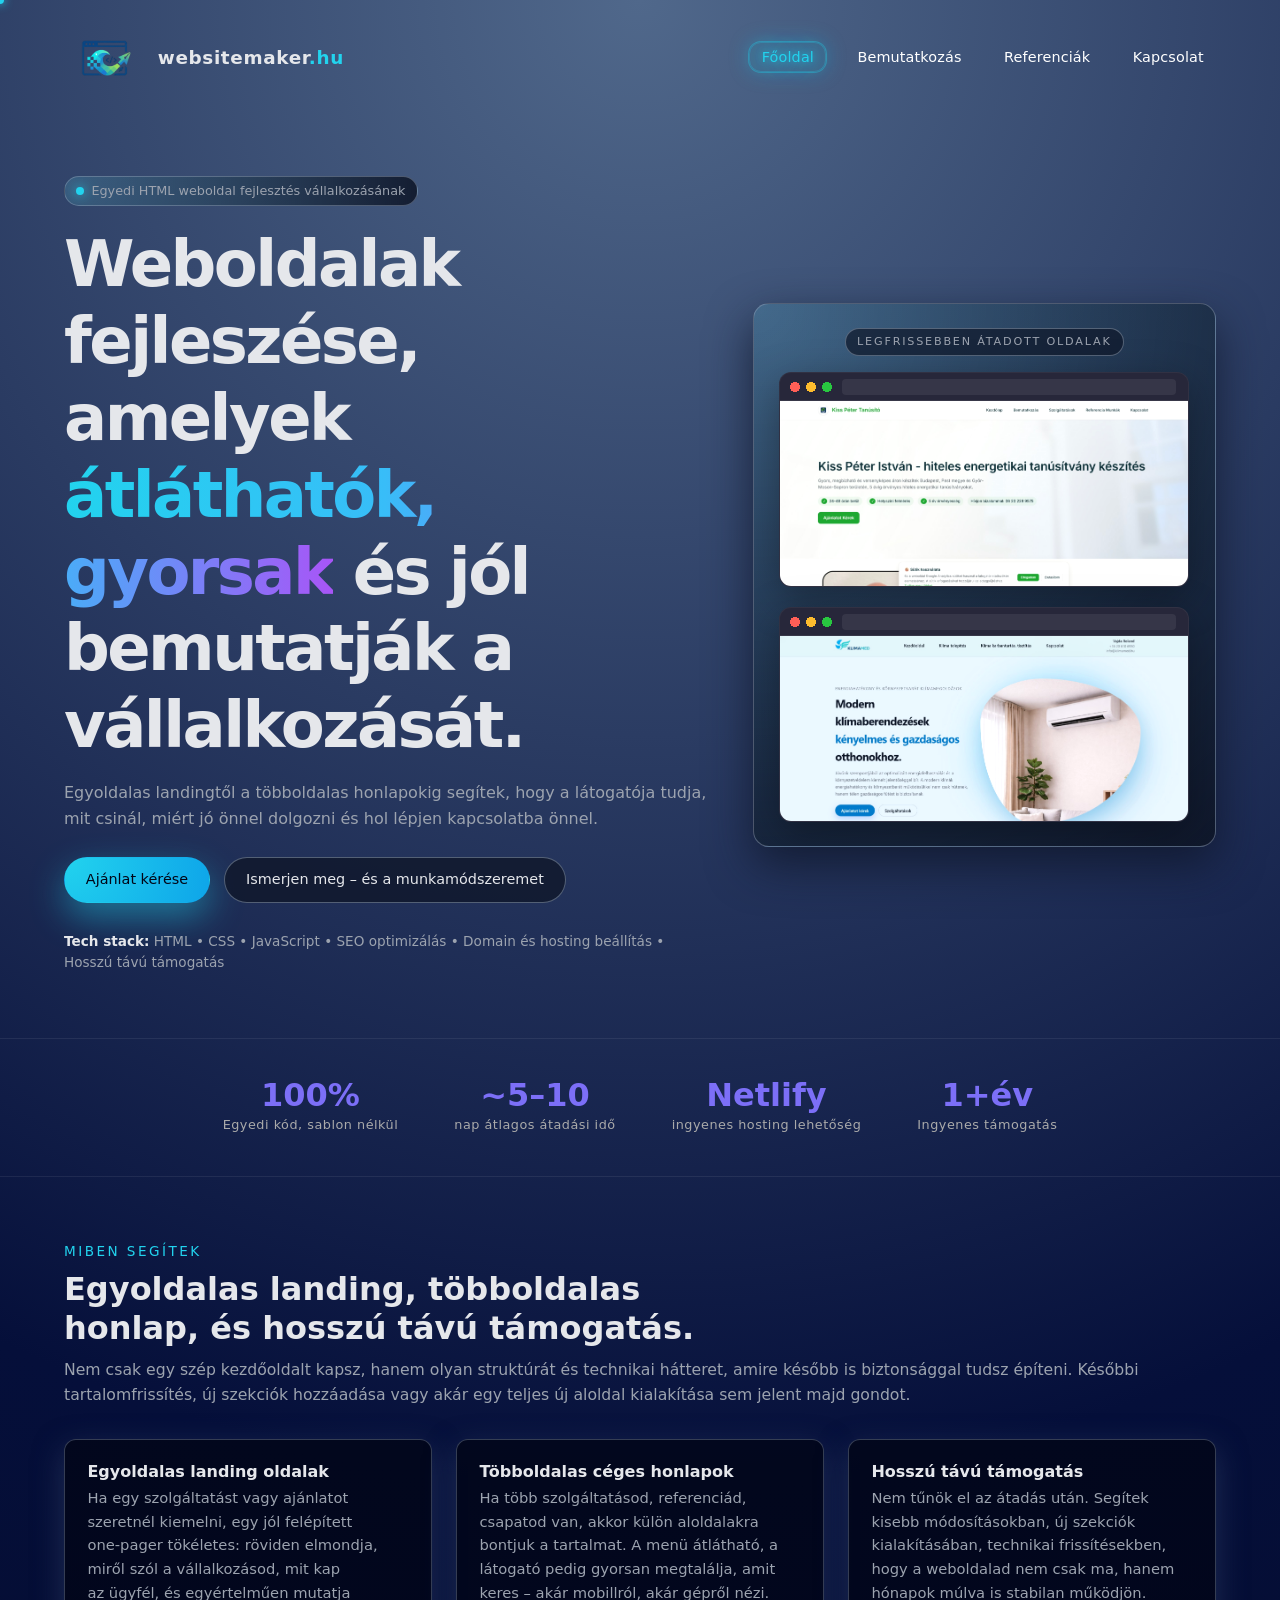
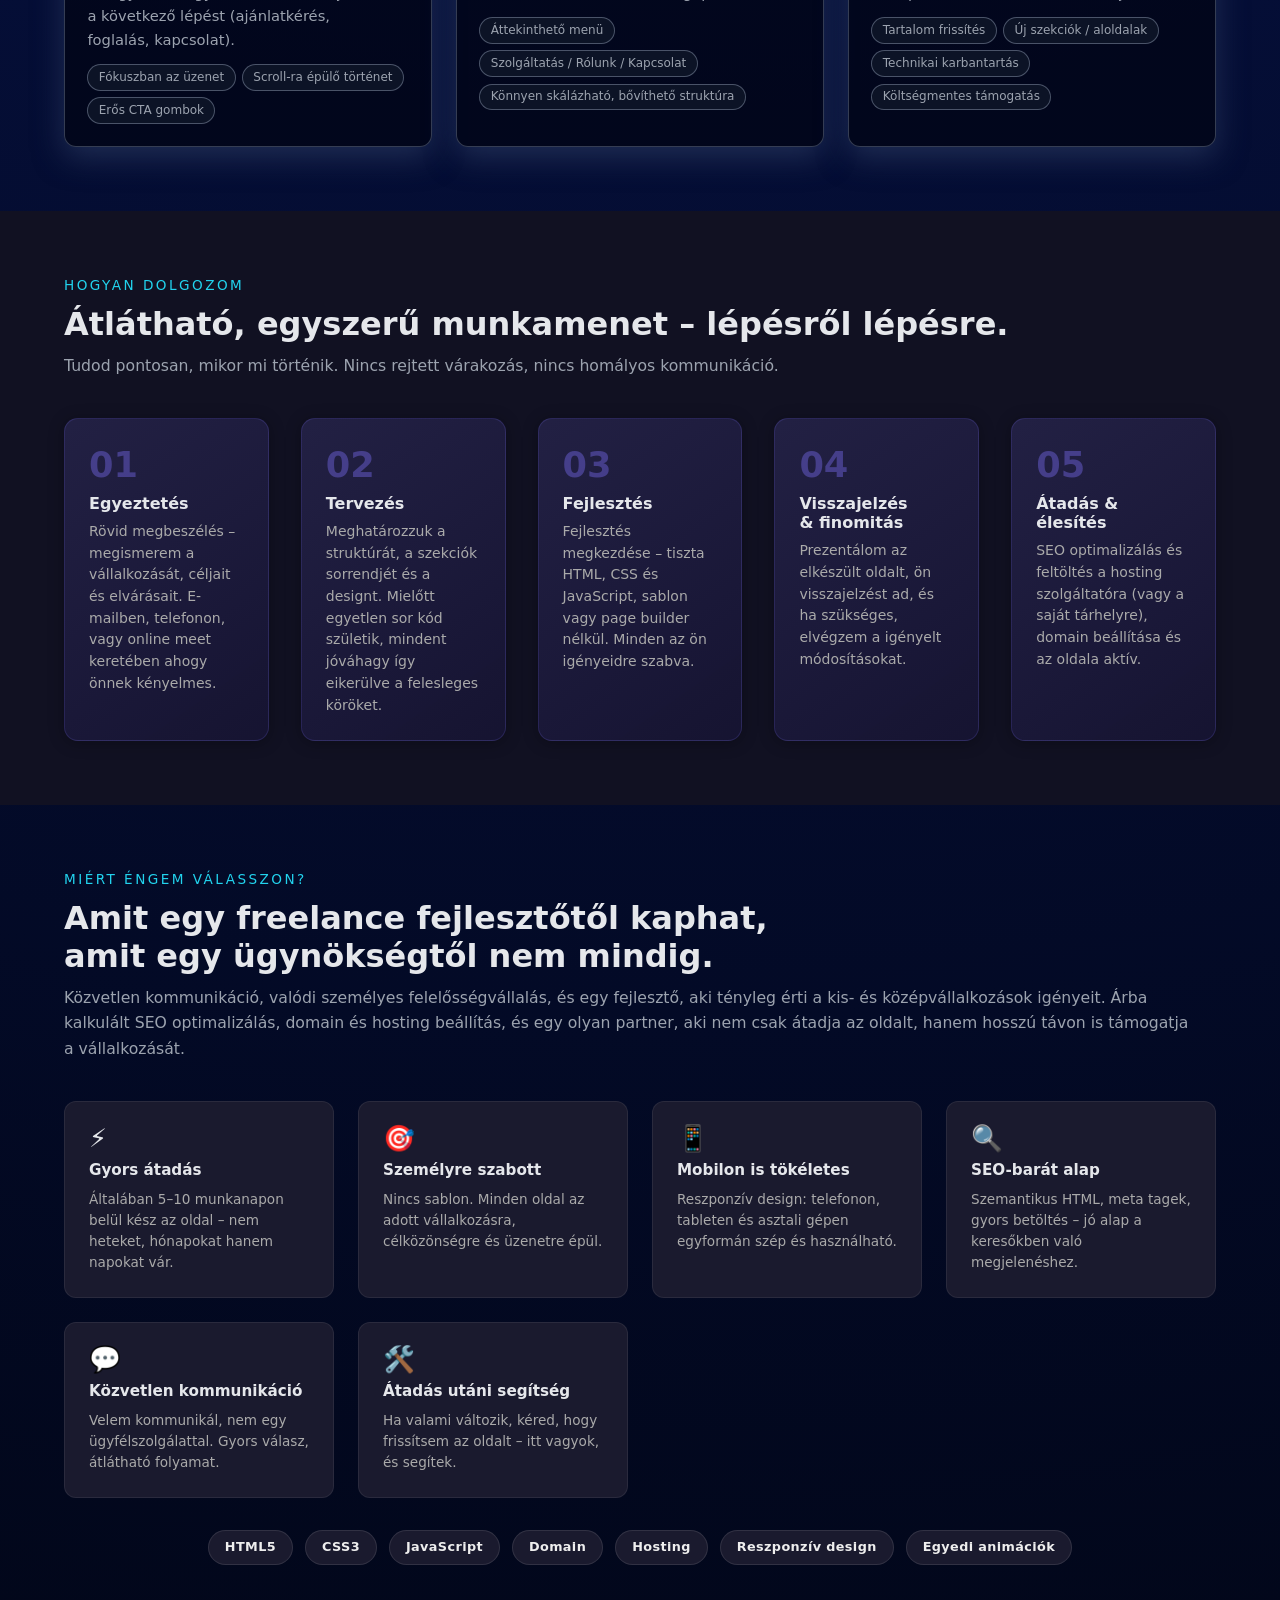
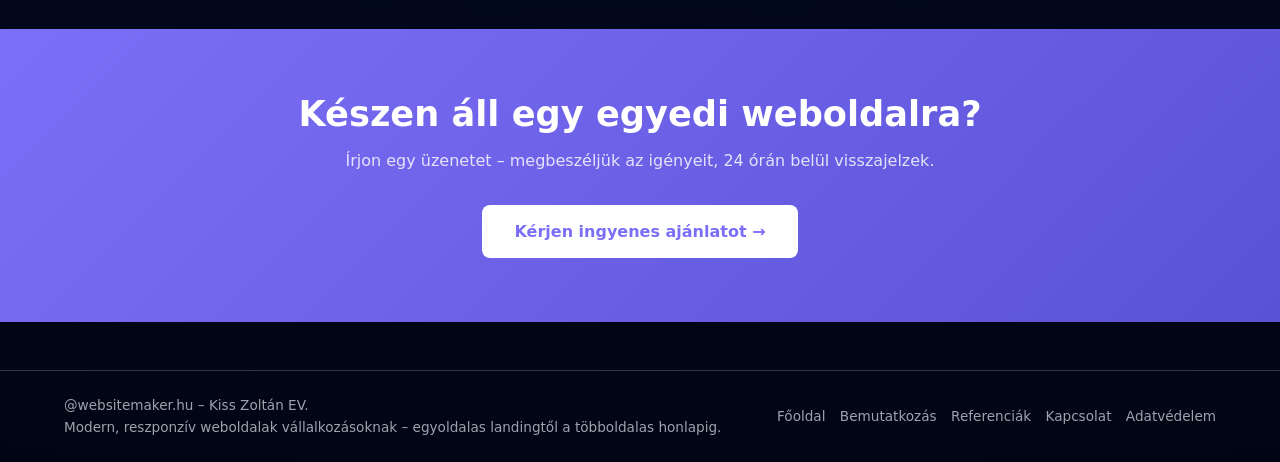
==== commit 1b4d732c: "feat: process-step kártyák háttér gradient + hover glow effekt" ====
--- a/index.html
+++ b/index.html
@@ -8,14 +8,13 @@
   <link rel="stylesheet" href="assets/css/base.css">
   <link rel="stylesheet" href="assets/css/style.css">
   <style>
-    /* ── HERO KÉPEK – browser mockup, egyenlő magasság ── */
+    /* ── HERO KÉPEK ── */
     .hero-preview-grid {
       display: flex;
       flex-direction: column;
       gap: 1.25rem;
       position: relative;
     }
-
     .hero-preview {
       margin: 0;
       border-radius: 12px;
@@ -30,8 +29,6 @@
       transform: translateY(-5px);
       box-shadow: 0 20px 56px rgba(0,0,0,0.45);
     }
-
-    /* Böngésző fejléc sáv */
     .hero-preview::before {
       content: '';
       display: block;
@@ -46,8 +43,6 @@
       background-size: 10px 10px, 10px 10px, 10px 10px;
       background-position: 10px center, 26px center, 42px center;
     }
-
-    /* URL bar hatás */
     .hero-preview::after {
       content: '';
       position: absolute;
@@ -59,8 +54,6 @@
       border-radius: 4px;
       pointer-events: none;
     }
-
-    /* Minden kép ugyanakkora magasságú */
     .hero-preview img {
       width: 100%;
       height: 185px;
@@ -69,35 +62,21 @@
       display: block;
     }
     .hero-preview-primary img,
-    .hero-preview-secondary img {
-      height: 185px;
-    }
-
-    /* Nincs figcaption */
-    .hero-preview figcaption {
-      display: none;
-    }
-
-    /* Kattintható link stílus */
+    .hero-preview-secondary img { height: 185px; }
+    .hero-preview figcaption { display: none; }
     .hero-preview-link {
       display: block;
       text-decoration: none;
       color: inherit;
     }
-    .hero-preview-link .hero-preview {
-      cursor: pointer;
-    }
-
-    /* Hero chip középre igazítva, pill elrejtve */
+    .hero-preview-link .hero-preview { cursor: pointer; }
     .hero-card-header {
       display: flex;
       justify-content: center;
       align-items: center;
       margin-bottom: 1rem;
     }
-    .hero-stack-pill {
-      display: none;
-    }
+    .hero-stack-pill { display: none; }
 
     /* ── TRUST BAR ── */
     .trust-bar {
@@ -140,34 +119,86 @@
       counter-reset: steps;
       margin-top: 2.5rem;
     }
+
+    /* Kártya alap */
     .process-step {
       position: relative;
       padding: 1.75rem 1.5rem 1.5rem;
       border-radius: 14px;
-      background: var(--clr-surface, #1a1a2e);
-      border: 1px solid var(--clr-border, rgba(255,255,255,0.07));
+      background: linear-gradient(
+        145deg,
+        rgba(36, 34, 70, 0.95) 0%,
+        rgba(22, 20, 50, 0.98) 100%
+      );
+      border: 1px solid rgba(124, 111, 247, 0.18);
       counter-increment: steps;
-    }
+      /* Glow réteg előkészítés */
+      box-shadow:
+        0 2px 16px rgba(0,0,0,0.3),
+        0 0 0 0 rgba(124, 111, 247, 0);
+      transition:
+        transform 0.3s cubic-bezier(0.22,1,0.36,1),
+        box-shadow 0.3s cubic-bezier(0.22,1,0.36,1),
+        border-color 0.3s ease;
+      overflow: hidden;
+    }
+
+    /* Hover: glow + float */
+    .process-step:hover {
+      transform: translateY(-6px);
+      border-color: rgba(124, 111, 247, 0.55);
+      box-shadow:
+        0 8px 32px rgba(0,0,0,0.35),
+        0 0 28px rgba(124, 111, 247, 0.28),
+        0 0 60px rgba(124, 111, 247, 0.12);
+    }
+
+    /* Belső fényes felső szél hover-re */
+    .process-step::after {
+      content: '';
+      position: absolute;
+      inset: 0;
+      border-radius: 14px;
+      background: linear-gradient(
+        160deg,
+        rgba(124, 111, 247, 0.10) 0%,
+        transparent 55%
+      );
+      opacity: 0;
+      transition: opacity 0.3s ease;
+      pointer-events: none;
+    }
+    .process-step:hover::after {
+      opacity: 1;
+    }
+
+    /* Számláló */
     .process-step::before {
       content: counter(steps, decimal-leading-zero);
       display: block;
       font-size: 2.2rem;
       font-weight: 800;
       color: var(--clr-accent, #7c6ff7);
-      opacity: 0.35;
+      opacity: 0.4;
       line-height: 1;
       margin-bottom: 0.75rem;
+      position: relative;
+      z-index: 1;
     }
     .process-step h3 {
       font-size: 1rem;
       font-weight: 700;
       margin: 0 0 0.5rem;
+      position: relative;
+      z-index: 1;
     }
     .process-step p {
       font-size: 0.875rem;
       color: var(--clr-muted, #aaa);
       margin: 0;
       line-height: 1.55;
+      position: relative;
+      z-index: 1;
     }
 
     /* ── WHY ME ── */
@@ -186,21 +217,9 @@
       flex-direction: column;
       gap: 0.6rem;
     }
-    .why-icon {
-      font-size: 1.6rem;
-      line-height: 1;
-    }
-    .why-item h3 {
-      font-size: 0.95rem;
-      font-weight: 700;
-      margin: 0;
-    }
-    .why-item p {
-      font-size: 0.85rem;
-      color: var(--clr-muted, #aaa);
-      margin: 0;
-      line-height: 1.55;
-    }
+    .why-icon { font-size: 1.6rem; line-height: 1; }
+    .why-item h3 { font-size: 0.95rem; font-weight: 700; margin: 0; }
+    .why-item p { font-size: 0.85rem; color: var(--clr-muted, #aaa); margin: 0; line-height: 1.55; }
 
     /* ── CTA SZALAG ── */
     .cta-strip {
@@ -208,17 +227,8 @@
       padding: 4rem 0;
       text-align: center;
     }
-    .cta-strip h2 {
-      font-size: clamp(1.5rem, 3vw, 2.2rem);
-      font-weight: 800;
-      color: #fff;
-      margin: 0 0 0.75rem;
-    }
-    .cta-strip p {
-      color: rgba(255,255,255,0.82);
-      font-size: 1rem;
-      margin: 0 0 2rem;
-    }
+    .cta-strip h2 { font-size: clamp(1.5rem, 3vw, 2.2rem); font-weight: 800; color: #fff; margin: 0 0 0.75rem; }
+    .cta-strip p { color: rgba(255,255,255,0.82); font-size: 1rem; margin: 0 0 2rem; }
     .cta-strip .btn-white {
       background: #fff;
       color: var(--clr-accent, #7c6ff7);
@@ -259,7 +269,6 @@
           <img src="assets/img/logo2.png" alt="websitemaker.hu logó">
           <span class="logo-text-main">websitemaker<span class="logo-text-dot">.hu</span></span>
         </a>
-
         <nav class="main-nav">
           <button class="nav-toggle" aria-label="Navigáció megnyitása">
             <span></span><span></span><span></span>
@@ -302,19 +311,16 @@
             </div>
           </div>
 
-          <!-- Jobb oldal: referencia képek browser mockupban -->
           <aside class="hero-card reveal" aria-label="Legfrissebben átadott oldalak">
             <div class="hero-card-header">
               <div class="hero-chip">Legfrissebben átadott oldalak</div>
             </div>
-
             <div class="hero-preview-grid">
               <a href="references.html" class="hero-preview-link" aria-label="Referenciák megtekintése">
                 <figure class="hero-preview hero-preview-primary">
                   <img src="assets/img/ref1.jpg" alt="Legfrissebben átadott oldal – 1">
                 </figure>
               </a>
-
               <a href="references.html" class="hero-preview-link" aria-label="Referenciák megtekintése">
                 <figure class="hero-preview hero-preview-secondary">
                   <img src="assets/img/ref2.jpg" alt="Legfrissebben átadott oldal – 2">
@@ -360,7 +366,6 @@
               amire később is biztonsággal tudsz építeni. Későbbi tartalomfrissítés, új szekciók hozzáadása vagy akár egy teljes új aloldal kialakítása sem jelent majd gondot.
             </p>
           </header>
-
           <div class="card-grid">
             <article class="card reveal">
               <h3 class="card-title">Egyoldalas landing oldalak</h3>
@@ -375,13 +380,12 @@
                 <span class="pill">Erős CTA gombok</span>
               </div>
             </article>
-
             <article class="card reveal">
               <h3 class="card-title">Többoldalas céges honlapok</h3>
               <p class="card-body">
                 Ha több szolgáltatásod, referenciád, csapatod van, akkor külön aloldalakra bontjuk
                 a tartalmat. A menü átlátható, a látogató pedig gyorsan megtalálja, amit keres –
-                akár mobilról, akár gépről nézi.
+                akár mobillról, akár gépről nézi.
               </p>
               <div class="pills">
                 <span class="pill">Áttekinthető menü</span>
@@ -389,7 +393,6 @@
                 <span class="pill">Könnyen skálázható, bővíthető struktúra</span>
               </div>
             </article>
-
             <article class="card reveal">
               <h3 class="card-title">Hosszú távú támogatás</h3>
               <p class="card-body">
@@ -418,7 +421,6 @@
               Tudod pontosan, mikor mi történik. Nincs rejtett várakozás, nincs homályos kommunikáció.
             </p>
           </header>
-
           <div class="process-steps">
             <div class="process-step reveal">
               <h3>Egyeztetés</h3>
@@ -426,14 +428,14 @@
             </div>
             <div class="process-step reveal">
               <h3>Tervezés</h3>
-              <p>Meghatározzuk a struktúrát, a szekciók sorrendjét és a designt. Mielőtt egyetlen sor kód születik, mindent jóváhagy így elkerülve a felesleges köröket.</p>
+              <p>Meghatározzuk a struktúrát, a szekciók sorrendjét és a designt. Mielőtt egyetlen sor kód születik, mindent jóváhagy így eikerülve a felesleges köröket.</p>
             </div>
             <div class="process-step reveal">
               <h3>Fejlesztés</h3>
               <p>Fejlesztés megkezdése – tiszta HTML, CSS és JavaScript, sablon vagy page builder nélkül. Minden az ön igényeidre szabva.</p>
             </div>
             <div class="process-step reveal">
-              <h3>Visszajelzés &amp; finomítás</h3>
+              <h3>Visszajelzés &amp; finomitás</h3>
               <p>Prezentálom az elkészült oldalt, ön visszajelzést ad, és ha szükséges, elvégzem a igényelt módosításokat.</p>
             </div>
             <div class="process-step reveal">
@@ -454,7 +456,6 @@
               Közvetlen kommunikáció, valódi személyes felelősségvállalás, és egy fejlesztő, aki tényleg érti a kis- és középvállalkozások igényeit. Árba kalkulált SEO optimalizálás, domain és hosting beállítás, és egy olyan partner, aki nem csak átadja az oldalt, hanem hosszú távon is támogatja a vállalkozását.
             </p>
           </header>
-
           <div class="why-grid">
             <div class="why-item reveal">
               <span class="why-icon">⚡</span>
@@ -487,7 +488,6 @@
               <p>Ha valami változik, kéred, hogy frissítsem az oldalt – itt vagyok, és segítek.</p>
             </div>
           </div>
-
           <div class="tech-strip reveal">
             <span class="tech-badge">HTML5</span>
             <span class="tech-badge">CSS3</span>
@@ -514,9 +514,7 @@
       <div class="container site-footer-inner">
         <div class="footer-left">
           <p class="footer-brand">@websitemaker.hu – Kiss Zoltán EV.</p>
-          <p class="footer-meta">
-            Modern, reszponzív weboldalak vállalkozásoknak – egyoldalas landingtől a többoldalas honlapig.
-          </p>
+          <p class="footer-meta">Modern, reszponzív weboldalak vállalkozásoknak – egyoldalas landingtől a többoldalas honlapig.</p>
         </div>
         <nav class="footer-nav" aria-label="Alsó navigáció">
           <a href="index.html">Főoldal</a>
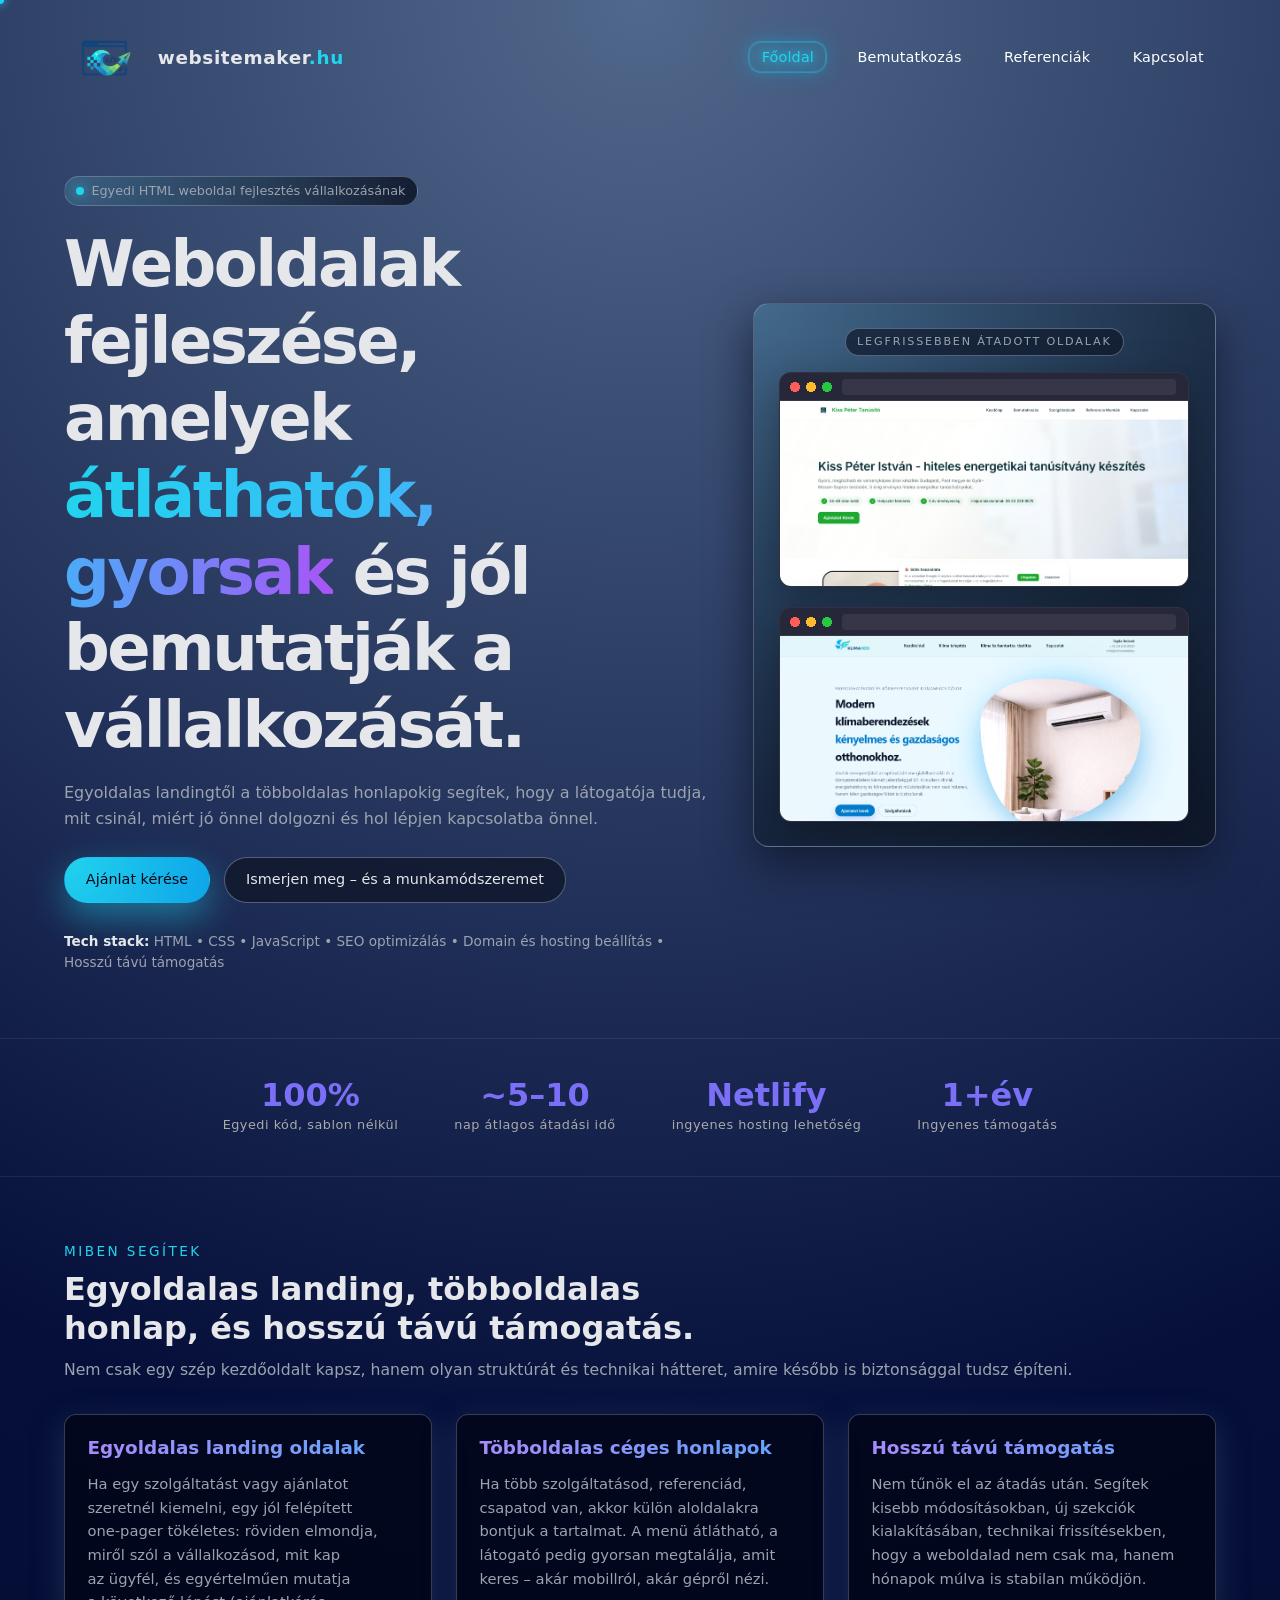
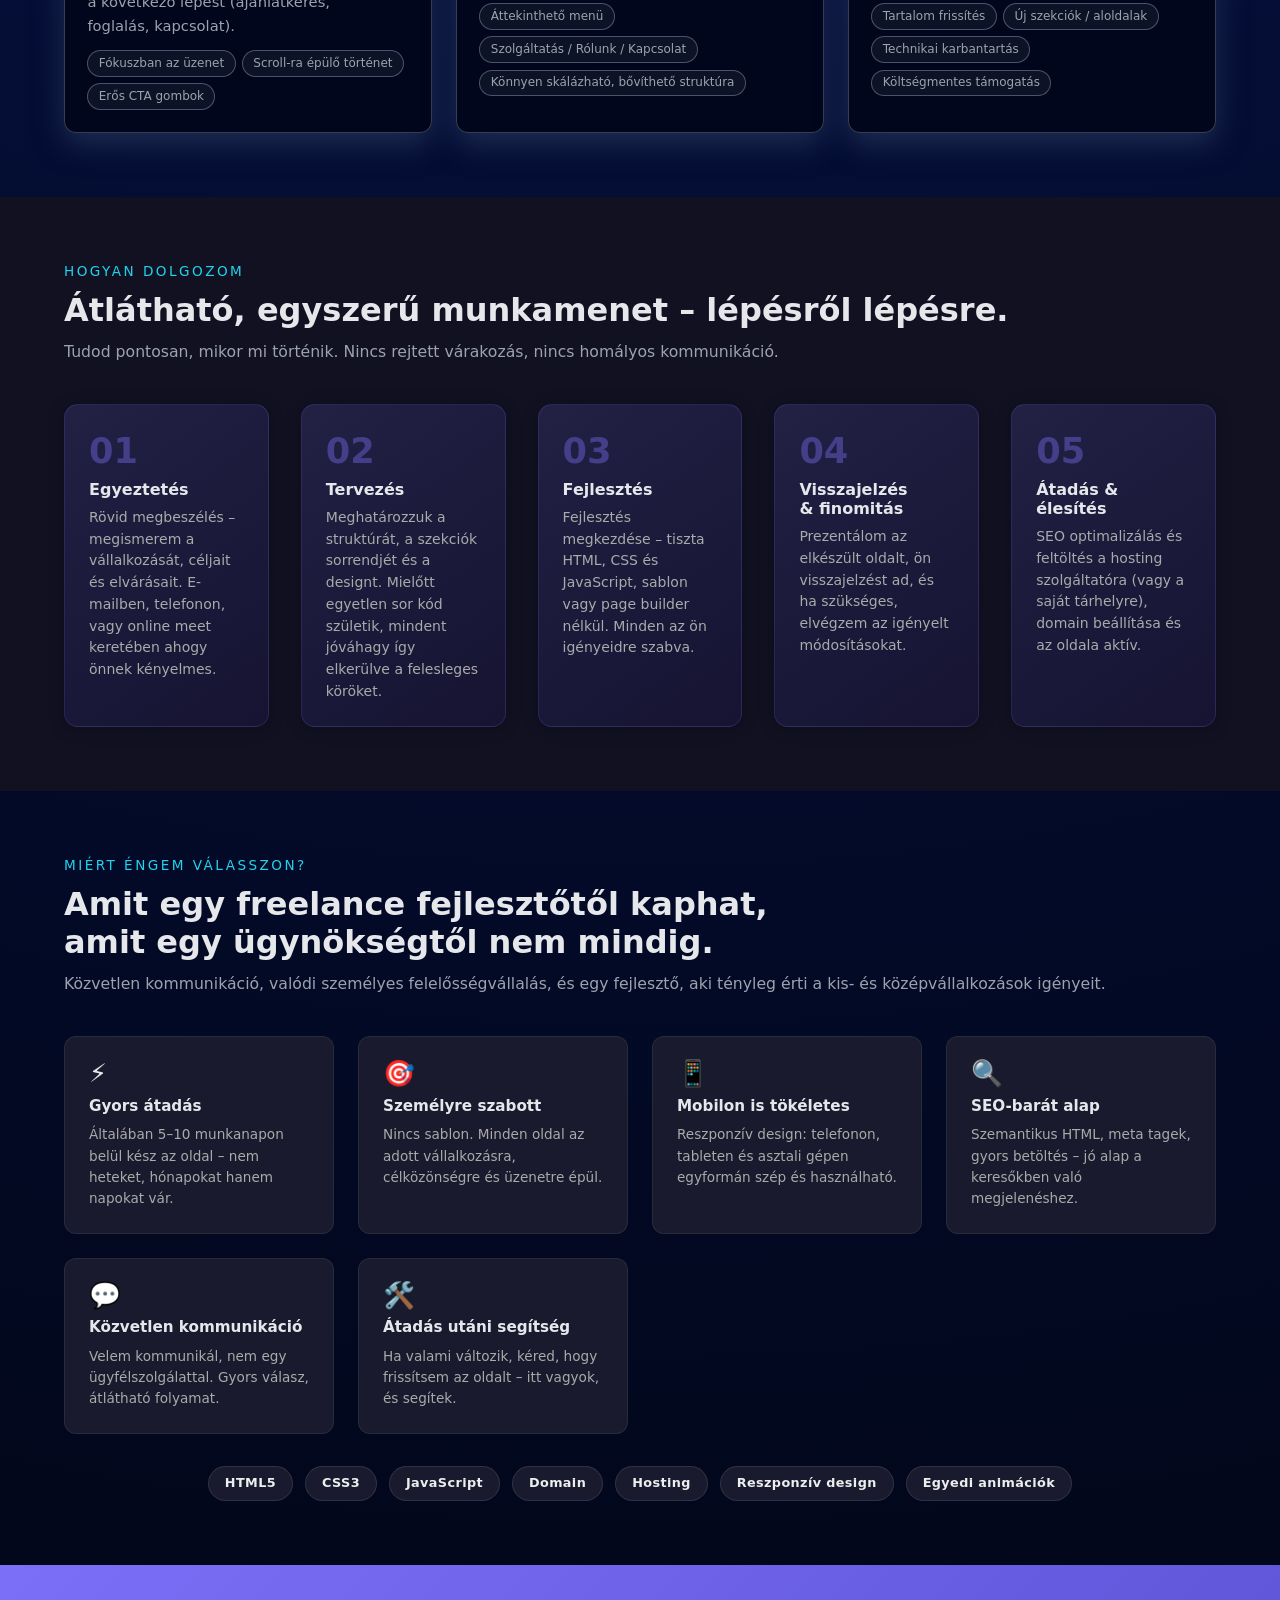
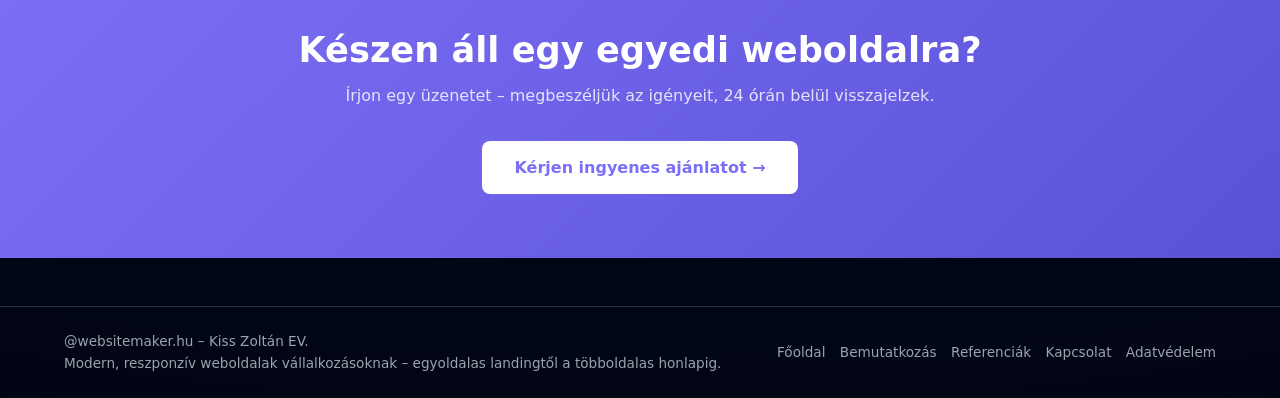
==== commit e1098561: "feat: card-title egységes mozgó színátmenet a 3 kártyán át" ====
--- a/index.html
+++ b/index.html
@@ -46,36 +46,20 @@
     .hero-preview::after {
       content: '';
       position: absolute;
-      top: 6px;
-      left: 62px;
-      right: 12px;
-      height: 16px;
+      top: 6px; left: 62px; right: 12px; height: 16px;
       background: rgba(255,255,255,0.07);
       border-radius: 4px;
       pointer-events: none;
     }
     .hero-preview img {
-      width: 100%;
-      height: 185px;
-      object-fit: cover;
-      object-position: top;
-      display: block;
-    }
-    .hero-preview-primary img,
-    .hero-preview-secondary img { height: 185px; }
+      width: 100%; height: 185px;
+      object-fit: cover; object-position: top; display: block;
+    }
+    .hero-preview-primary img, .hero-preview-secondary img { height: 185px; }
     .hero-preview figcaption { display: none; }
-    .hero-preview-link {
-      display: block;
-      text-decoration: none;
-      color: inherit;
-    }
+    .hero-preview-link { display: block; text-decoration: none; color: inherit; }
     .hero-preview-link .hero-preview { cursor: pointer; }
-    .hero-card-header {
-      display: flex;
-      justify-content: center;
-      align-items: center;
-      margin-bottom: 1rem;
-    }
+    .hero-card-header { display: flex; justify-content: center; align-items: center; margin-bottom: 1rem; }
     .hero-stack-pill { display: none; }
 
     /* ── TRUST BAR ── */
@@ -84,34 +68,58 @@
       border-top: 1px solid var(--clr-border, rgba(255,255,255,0.07));
       border-bottom: 1px solid var(--clr-border, rgba(255,255,255,0.07));
     }
-    .trust-bar-inner {
-      display: flex;
-      flex-wrap: wrap;
-      justify-content: center;
-      gap: 2.5rem 3.5rem;
-      text-align: center;
-    }
-    .trust-item {
-      display: flex;
-      flex-direction: column;
-      gap: 0.25rem;
-    }
-    .trust-number {
-      font-size: 2rem;
+    .trust-bar-inner { display: flex; flex-wrap: wrap; justify-content: center; gap: 2.5rem 3.5rem; text-align: center; }
+    .trust-item { display: flex; flex-direction: column; gap: 0.25rem; }
+    .trust-number { font-size: 2rem; font-weight: 800; color: var(--clr-accent, #7c6ff7); line-height: 1; }
+    .trust-label { font-size: 0.8rem; color: var(--clr-muted, #aaa); letter-spacing: .04em; }
+
+    /* ── KÁRTYA CÍMEK – egységes mozgó színátmenet ──
+       Technika: mindhárom cím ugyanazt a 300%-os gradientet használja,
+       de különböző background-position-nel (0% / 50% / 100%),
+       így balkól jobbra egybefüggő színátmenetnek látszik.
+       A mozgó animáció mindkét irányba lassan lélegzik (alternate).
+    */
+    @keyframes gradShift {
+      0%   { background-position: 0% 50%; }
+      100% { background-position: 100% 50%; }
+    }
+
+    /* Közös színátmenet-alap */
+    .card-title-grad {
+      font-size: 1.15rem;
       font-weight: 800;
-      color: var(--clr-accent, #7c6ff7);
-      line-height: 1;
-    }
-    .trust-label {
-      font-size: 0.8rem;
-      color: var(--clr-muted, #aaa);
-      letter-spacing: .04em;
-    }
+      margin: 0 0 0.75rem;
+      line-height: 1.3;
+
+      /* Színátmenet: lila → égkék → cian → lila – lágy, ismétlődő */
+      background: linear-gradient(
+        90deg,
+        #a78bfa 0%,
+        #60a5fa 33%,
+        #67e8f9 55%,
+        #818cf8 78%,
+        #a78bfa 100%
+      );
+      background-size: 300% 100%;
+      -webkit-background-clip: text;
+      background-clip: text;
+      -webkit-text-fill-color: transparent;
+      color: transparent;
+
+      /* Alap pozició – felüíródik kártyánként */
+      background-position: 0% 50%;
+      animation: gradShift 5s ease-in-out infinite alternate;
+    }
+
+    /* Kártyánként különböző animáció késleltetés –
+       így a 3 cím egymáshoz képest épp olyan pozícióban van,
+       mint ha egy folyamatos vízsz. sávból lennének kivették */
+    .card:nth-child(1) .card-title-grad { animation-delay: 0s; }
+    .card:nth-child(2) .card-title-grad { animation-delay: -1.67s; }
+    .card:nth-child(3) .card-title-grad { animation-delay: -3.33s; }
 
     /* ── HOW IT WORKS ── */
-    .process-section {
-      background: var(--clr-surface-alt, #111122);
-    }
+    .process-section { background: var(--clr-surface-alt, #111122); }
     .process-steps {
       display: grid;
       grid-template-columns: repeat(auto-fit, minmax(200px, 1fr));
@@ -119,103 +127,54 @@
       counter-reset: steps;
       margin-top: 2.5rem;
     }
-
-    /* Kártya alap */
     .process-step {
       position: relative;
       padding: 1.75rem 1.5rem 1.5rem;
       border-radius: 14px;
-      background: linear-gradient(
-        145deg,
-        rgba(36, 34, 70, 0.95) 0%,
-        rgba(22, 20, 50, 0.98) 100%
-      );
-      border: 1px solid rgba(124, 111, 247, 0.18);
+      background: linear-gradient(145deg, rgba(36,34,70,0.95) 0%, rgba(22,20,50,0.98) 100%);
+      border: 1px solid rgba(124,111,247,0.18);
       counter-increment: steps;
-      /* Glow réteg előkészítés */
-      box-shadow:
-        0 2px 16px rgba(0,0,0,0.3),
-        0 0 0 0 rgba(124, 111, 247, 0);
-      transition:
-        transform 0.3s cubic-bezier(0.22,1,0.36,1),
-        box-shadow 0.3s cubic-bezier(0.22,1,0.36,1),
-        border-color 0.3s ease;
+      box-shadow: 0 2px 16px rgba(0,0,0,0.3), 0 0 0 0 rgba(124,111,247,0);
+      transition: transform 0.3s cubic-bezier(0.22,1,0.36,1), box-shadow 0.3s cubic-bezier(0.22,1,0.36,1), border-color 0.3s ease;
       overflow: hidden;
     }
-
-    /* Hover: glow + float */
     .process-step:hover {
       transform: translateY(-6px);
-      border-color: rgba(124, 111, 247, 0.55);
-      box-shadow:
-        0 8px 32px rgba(0,0,0,0.35),
-        0 0 28px rgba(124, 111, 247, 0.28),
-        0 0 60px rgba(124, 111, 247, 0.12);
-    }
-
-    /* Belső fényes felső szél hover-re */
+      border-color: rgba(124,111,247,0.55);
+      box-shadow: 0 8px 32px rgba(0,0,0,0.35), 0 0 28px rgba(124,111,247,0.28), 0 0 60px rgba(124,111,247,0.12);
+    }
     .process-step::after {
       content: '';
-      position: absolute;
-      inset: 0;
+      position: absolute; inset: 0;
       border-radius: 14px;
-      background: linear-gradient(
-        160deg,
-        rgba(124, 111, 247, 0.10) 0%,
-        transparent 55%
-      );
+      background: linear-gradient(160deg, rgba(124,111,247,0.10) 0%, transparent 55%);
       opacity: 0;
       transition: opacity 0.3s ease;
       pointer-events: none;
     }
-    .process-step:hover::after {
-      opacity: 1;
-    }
-
-    /* Számláló */
+    .process-step:hover::after { opacity: 1; }
     .process-step::before {
       content: counter(steps, decimal-leading-zero);
       display: block;
-      font-size: 2.2rem;
-      font-weight: 800;
+      font-size: 2.2rem; font-weight: 800;
       color: var(--clr-accent, #7c6ff7);
-      opacity: 0.4;
-      line-height: 1;
-      margin-bottom: 0.75rem;
-      position: relative;
-      z-index: 1;
-    }
-    .process-step h3 {
-      font-size: 1rem;
-      font-weight: 700;
-      margin: 0 0 0.5rem;
-      position: relative;
-      z-index: 1;
-    }
-    .process-step p {
-      font-size: 0.875rem;
-      color: var(--clr-muted, #aaa);
-      margin: 0;
-      line-height: 1.55;
-      position: relative;
-      z-index: 1;
-    }
+      opacity: 0.4; line-height: 1; margin-bottom: 0.75rem;
+      position: relative; z-index: 1;
+    }
+    .process-step h3 { font-size: 1rem; font-weight: 700; margin: 0 0 0.5rem; position: relative; z-index: 1; }
+    .process-step p { font-size: 0.875rem; color: var(--clr-muted, #aaa); margin: 0; line-height: 1.55; position: relative; z-index: 1; }
 
     /* ── WHY ME ── */
     .why-grid {
       display: grid;
       grid-template-columns: repeat(auto-fit, minmax(240px, 1fr));
-      gap: 1.5rem;
-      margin-top: 2.5rem;
+      gap: 1.5rem; margin-top: 2.5rem;
     }
     .why-item {
-      padding: 1.5rem;
-      border-radius: 12px;
+      padding: 1.5rem; border-radius: 12px;
       background: var(--clr-surface, #1a1a2e);
       border: 1px solid var(--clr-border, rgba(255,255,255,0.07));
-      display: flex;
-      flex-direction: column;
-      gap: 0.6rem;
+      display: flex; flex-direction: column; gap: 0.6rem;
     }
     .why-icon { font-size: 1.6rem; line-height: 1; }
     .why-item h3 { font-size: 0.95rem; font-weight: 700; margin: 0; }
@@ -224,40 +183,24 @@
     /* ── CTA SZALAG ── */
     .cta-strip {
       background: linear-gradient(135deg, var(--clr-accent, #7c6ff7) 0%, #5a52d5 100%);
-      padding: 4rem 0;
-      text-align: center;
-    }
-    .cta-strip h2 { font-size: clamp(1.5rem, 3vw, 2.2rem); font-weight: 800; color: #fff; margin: 0 0 0.75rem; }
+      padding: 4rem 0; text-align: center;
+    }
+    .cta-strip h2 { font-size: clamp(1.5rem,3vw,2.2rem); font-weight: 800; color: #fff; margin: 0 0 0.75rem; }
     .cta-strip p { color: rgba(255,255,255,0.82); font-size: 1rem; margin: 0 0 2rem; }
     .cta-strip .btn-white {
-      background: #fff;
-      color: var(--clr-accent, #7c6ff7);
-      font-weight: 700;
-      padding: 0.85rem 2rem;
-      border-radius: 8px;
-      text-decoration: none;
-      display: inline-block;
-      transition: opacity 0.2s;
+      background: #fff; color: var(--clr-accent, #7c6ff7); font-weight: 700;
+      padding: 0.85rem 2rem; border-radius: 8px; text-decoration: none;
+      display: inline-block; transition: opacity 0.2s;
     }
     .cta-strip .btn-white:hover { opacity: 0.9; }
 
     /* ── TECH STACK ── */
-    .tech-strip {
-      display: flex;
-      flex-wrap: wrap;
-      justify-content: center;
-      gap: 0.75rem;
-      margin-top: 2rem;
-    }
+    .tech-strip { display: flex; flex-wrap: wrap; justify-content: center; gap: 0.75rem; margin-top: 2rem; }
     .tech-badge {
-      padding: 0.4rem 1rem;
-      border-radius: 999px;
-      font-size: 0.8rem;
-      font-weight: 600;
+      padding: 0.4rem 1rem; border-radius: 999px; font-size: 0.8rem; font-weight: 600;
       background: var(--clr-surface, #1a1a2e);
       border: 1px solid var(--clr-border, rgba(255,255,255,0.1));
-      color: var(--clr-text, #eee);
-      letter-spacing: .03em;
+      color: var(--clr-text, #eee); letter-spacing: .03em;
     }
   </style>
 </head>
@@ -335,22 +278,10 @@
       <div class="trust-bar">
         <div class="container">
           <div class="trust-bar-inner">
-            <div class="trust-item">
-              <span class="trust-number">100%</span>
-              <span class="trust-label">Egyedi kód, sablon nélkül</span>
-            </div>
-            <div class="trust-item">
-              <span class="trust-number">~5–10</span>
-              <span class="trust-label">nap átlagos átadási idő</span>
-            </div>
-            <div class="trust-item">
-              <span class="trust-number">Netlify</span>
-              <span class="trust-label">ingyenes hosting lehetőség</span>
-            </div>
-            <div class="trust-item">
-              <span class="trust-number">1+év</span>
-              <span class="trust-label">Ingyenes támogatás</span>
-            </div>
+            <div class="trust-item"><span class="trust-number">100%</span><span class="trust-label">Egyedi kód, sablon nélkül</span></div>
+            <div class="trust-item"><span class="trust-number">~5–10</span><span class="trust-label">nap átlagos átadási idő</span></div>
+            <div class="trust-item"><span class="trust-number">Netlify</span><span class="trust-label">ingyenes hosting lehetőség</span></div>
+            <div class="trust-item"><span class="trust-number">1+év</span><span class="trust-label">Ingyenes támogatás</span></div>
           </div>
         </div>
       </div>
@@ -363,12 +294,14 @@
             <h2 class="section-title">Egyoldalas landing, többoldalas honlap, és hosszú távú támogatás.</h2>
             <p class="section-lead">
               Nem csak egy szép kezdőoldalt kapsz, hanem olyan struktúrát és technikai hátteret,
-              amire később is biztonsággal tudsz építeni. Későbbi tartalomfrissítés, új szekciók hozzáadása vagy akár egy teljes új aloldal kialakítása sem jelent majd gondot.
+              amire később is biztonsággal tudsz építeni.
             </p>
           </header>
           <div class="card-grid">
+
             <article class="card reveal">
-              <h3 class="card-title">Egyoldalas landing oldalak</h3>
+              <!-- card-title-grad osztály adja a színátmenetes stílust -->
+              <h3 class="card-title card-title-grad">Egyoldalas landing oldalak</h3>
               <p class="card-body">
                 Ha egy szolgáltatást vagy ajánlatot szeretnél kiemelni, egy jól felépített
                 one‑pager tökéletes: röviden elmondja, miről szól a vállalkozásod, mit kap az ügyfél,
@@ -380,8 +313,9 @@
                 <span class="pill">Erős CTA gombok</span>
               </div>
             </article>
+
             <article class="card reveal">
-              <h3 class="card-title">Többoldalas céges honlapok</h3>
+              <h3 class="card-title card-title-grad">Többoldalas céges honlapok</h3>
               <p class="card-body">
                 Ha több szolgáltatásod, referenciád, csapatod van, akkor külön aloldalakra bontjuk
                 a tartalmat. A menü átlátható, a látogató pedig gyorsan megtalálja, amit keres –
@@ -393,8 +327,9 @@
                 <span class="pill">Könnyen skálázható, bővíthető struktúra</span>
               </div>
             </article>
+
             <article class="card reveal">
-              <h3 class="card-title">Hosszú távú támogatás</h3>
+              <h3 class="card-title card-title-grad">Hosszú távú támogatás</h3>
               <p class="card-body">
                 Nem tűnök el az átadás után. Segítek kisebb módosításokban, új szekciók
                 kialakításában, technikai frissítésekben, hogy a weboldalad nem csak ma,
@@ -407,6 +342,7 @@
                 <span class="pill">Költségmentes támogatás</span>
               </div>
             </article>
+
           </div>
         </div>
       </section>
@@ -417,31 +353,14 @@
           <header class="section-header reveal">
             <p class="section-kicker">Hogyan dolgozom</p>
             <h2 class="section-title">Átlátható, egyszerű munkamenet – lépésről lépésre.</h2>
-            <p class="section-lead">
-              Tudod pontosan, mikor mi történik. Nincs rejtett várakozás, nincs homályos kommunikáció.
-            </p>
+            <p class="section-lead">Tudod pontosan, mikor mi történik. Nincs rejtett várakozás, nincs homályos kommunikáció.</p>
           </header>
           <div class="process-steps">
-            <div class="process-step reveal">
-              <h3>Egyeztetés</h3>
-              <p>Rövid megbeszélés – megismerem a vállalkozását, céljait és elvárásait. E-mailben, telefonon, vagy online meet keretében ahogy önnek kényelmes.</p>
-            </div>
-            <div class="process-step reveal">
-              <h3>Tervezés</h3>
-              <p>Meghatározzuk a struktúrát, a szekciók sorrendjét és a designt. Mielőtt egyetlen sor kód születik, mindent jóváhagy így eikerülve a felesleges köröket.</p>
-            </div>
-            <div class="process-step reveal">
-              <h3>Fejlesztés</h3>
-              <p>Fejlesztés megkezdése – tiszta HTML, CSS és JavaScript, sablon vagy page builder nélkül. Minden az ön igényeidre szabva.</p>
-            </div>
-            <div class="process-step reveal">
-              <h3>Visszajelzés &amp; finomitás</h3>
-              <p>Prezentálom az elkészült oldalt, ön visszajelzést ad, és ha szükséges, elvégzem a igényelt módosításokat.</p>
-            </div>
-            <div class="process-step reveal">
-              <h3>Átadás &amp; élesítés</h3>
-              <p>SEO optimalizálás és feltöltés a hosting szolgáltatóra (vagy a saját tárhelyre), domain beállítása és az oldala aktív.</p>
-            </div>
+            <div class="process-step reveal"><h3>Egyeztetés</h3><p>Rövid megbeszélés – megismerem a vállalkozását, céljait és elvárásait. E-mailben, telefonon, vagy online meet keretében ahogy önnek kényelmes.</p></div>
+            <div class="process-step reveal"><h3>Tervezés</h3><p>Meghatározzuk a struktúrát, a szekciók sorrendjét és a designt. Mielőtt egyetlen sor kód születik, mindent jóváhagy így elkerülve a felesleges köröket.</p></div>
+            <div class="process-step reveal"><h3>Fejlesztés</h3><p>Fejlesztés megkezdése – tiszta HTML, CSS és JavaScript, sablon vagy page builder nélkül. Minden az ön igényeidre szabva.</p></div>
+            <div class="process-step reveal"><h3>Visszajelzés &amp; finomitás</h3><p>Prezentálom az elkészült oldalt, ön visszajelzést ad, és ha szükséges, elvégzem az igényelt módosításokat.</p></div>
+            <div class="process-step reveal"><h3>Átadás &amp; élesítés</h3><p>SEO optimalizálás és feltöltés a hosting szolgáltatóra (vagy a saját tárhelyre), domain beállítása és az oldala aktív.</p></div>
           </div>
         </div>
       </section>
@@ -453,49 +372,21 @@
             <p class="section-kicker">Miért éngem válasszon?</p>
             <h2 class="section-title">Amit egy freelance fejlesztőtől kaphat, amit egy ügynökségtől nem mindig.</h2>
             <p class="section-lead">
-              Közvetlen kommunikáció, valódi személyes felelősségvállalás, és egy fejlesztő, aki tényleg érti a kis- és középvállalkozások igényeit. Árba kalkulált SEO optimalizálás, domain és hosting beállítás, és egy olyan partner, aki nem csak átadja az oldalt, hanem hosszú távon is támogatja a vállalkozását.
+              Közvetlen kommunikáció, valódi személyes felelősségvállalás, és egy fejlesztő, aki tényleg érti a kis- és középvállalkozások igényeit.
             </p>
           </header>
           <div class="why-grid">
-            <div class="why-item reveal">
-              <span class="why-icon">⚡</span>
-              <h3>Gyors átadás</h3>
-              <p>Általában 5–10 munkanapon belül kész az oldal – nem heteket, hónapokat hanem napokat vár.</p>
-            </div>
-            <div class="why-item reveal">
-              <span class="why-icon">🎯</span>
-              <h3>Személyre szabott</h3>
-              <p>Nincs sablon. Minden oldal az adott vállalkozásra, célközönségre és üzenetre épül.</p>
-            </div>
-            <div class="why-item reveal">
-              <span class="why-icon">📱</span>
-              <h3>Mobilon is tökéletes</h3>
-              <p>Reszponzív design: telefonon, tableten és asztali gépen egyformán szép és használható.</p>
-            </div>
-            <div class="why-item reveal">
-              <span class="why-icon">🔍</span>
-              <h3>SEO-barát alap</h3>
-              <p>Szemantikus HTML, meta tagek, gyors betöltés – jó alap a keresőkben való megjelenéshez.</p>
-            </div>
-            <div class="why-item reveal">
-              <span class="why-icon">💬</span>
-              <h3>Közvetlen kommunikáció</h3>
-              <p>Velem kommunikál, nem egy ügyfélszolgálattal. Gyors válasz, átlátható folyamat.</p>
-            </div>
-            <div class="why-item reveal">
-              <span class="why-icon">🛠️</span>
-              <h3>Átadás utáni segítség</h3>
-              <p>Ha valami változik, kéred, hogy frissítsem az oldalt – itt vagyok, és segítek.</p>
-            </div>
+            <div class="why-item reveal"><span class="why-icon">⚡</span><h3>Gyors átadás</h3><p>Általában 5–10 munkanapon belül kész az oldal – nem heteket, hónapokat hanem napokat vár.</p></div>
+            <div class="why-item reveal"><span class="why-icon">🎯</span><h3>Személyre szabott</h3><p>Nincs sablon. Minden oldal az adott vállalkozásra, célközönségre és üzenetre épül.</p></div>
+            <div class="why-item reveal"><span class="why-icon">📱</span><h3>Mobilon is tökéletes</h3><p>Reszponzív design: telefonon, tableten és asztali gépen egyformán szép és használható.</p></div>
+            <div class="why-item reveal"><span class="why-icon">🔍</span><h3>SEO-barát alap</h3><p>Szemantikus HTML, meta tagek, gyors betöltés – jó alap a keresőkben való megjelenéshez.</p></div>
+            <div class="why-item reveal"><span class="why-icon">💬</span><h3>Közvetlen kommunikáció</h3><p>Velem kommunikál, nem egy ügyfélszolgálattal. Gyors válasz, átlátható folyamat.</p></div>
+            <div class="why-item reveal"><span class="why-icon">🛠️</span><h3>Átadás utáni segítség</h3><p>Ha valami változik, kéred, hogy frissítsem az oldalt – itt vagyok, és segítek.</p></div>
           </div>
           <div class="tech-strip reveal">
-            <span class="tech-badge">HTML5</span>
-            <span class="tech-badge">CSS3</span>
-            <span class="tech-badge">JavaScript</span>
-            <span class="tech-badge">Domain</span>
-            <span class="tech-badge">Hosting</span>
-            <span class="tech-badge">Reszponzív design</span>
-            <span class="tech-badge">Egyedi animációk</span>
+            <span class="tech-badge">HTML5</span><span class="tech-badge">CSS3</span><span class="tech-badge">JavaScript</span>
+            <span class="tech-badge">Domain</span><span class="tech-badge">Hosting</span>
+            <span class="tech-badge">Reszponzív design</span><span class="tech-badge">Egyedi animációk</span>
           </div>
         </div>
       </section>
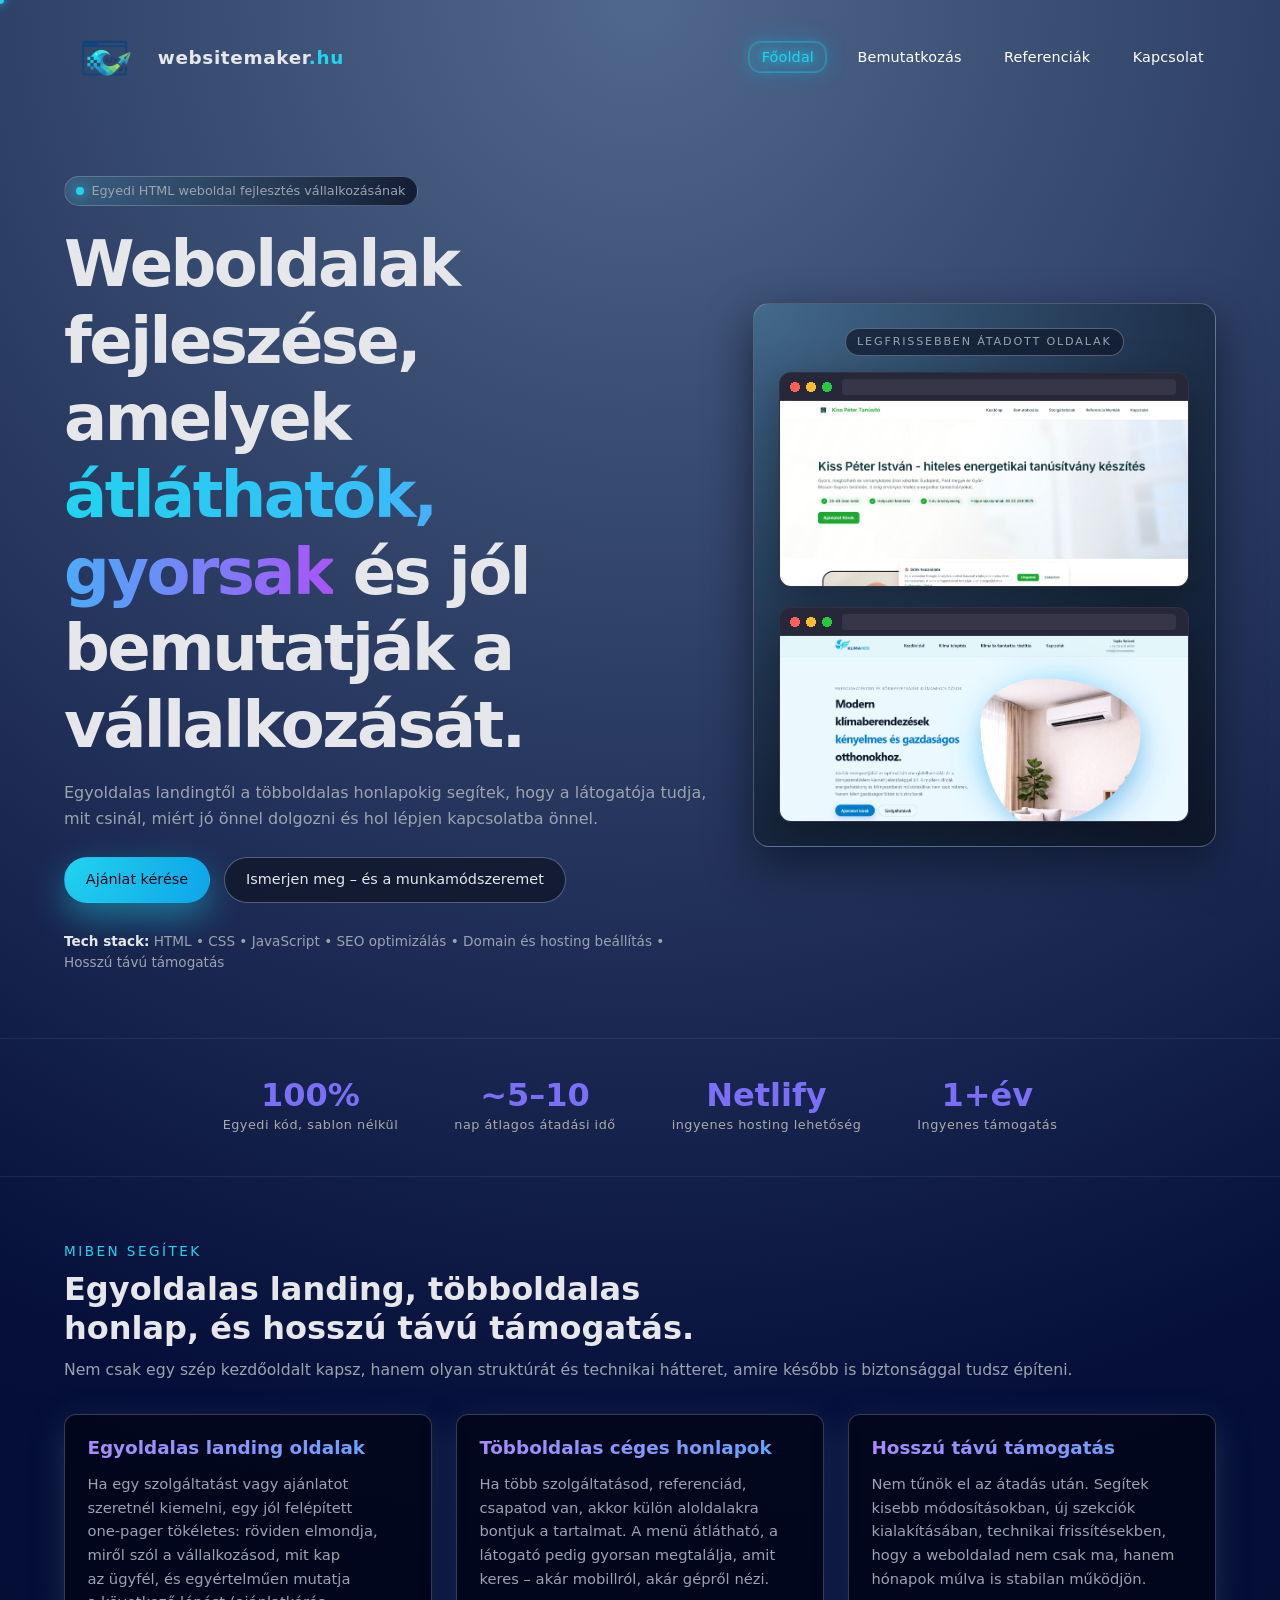
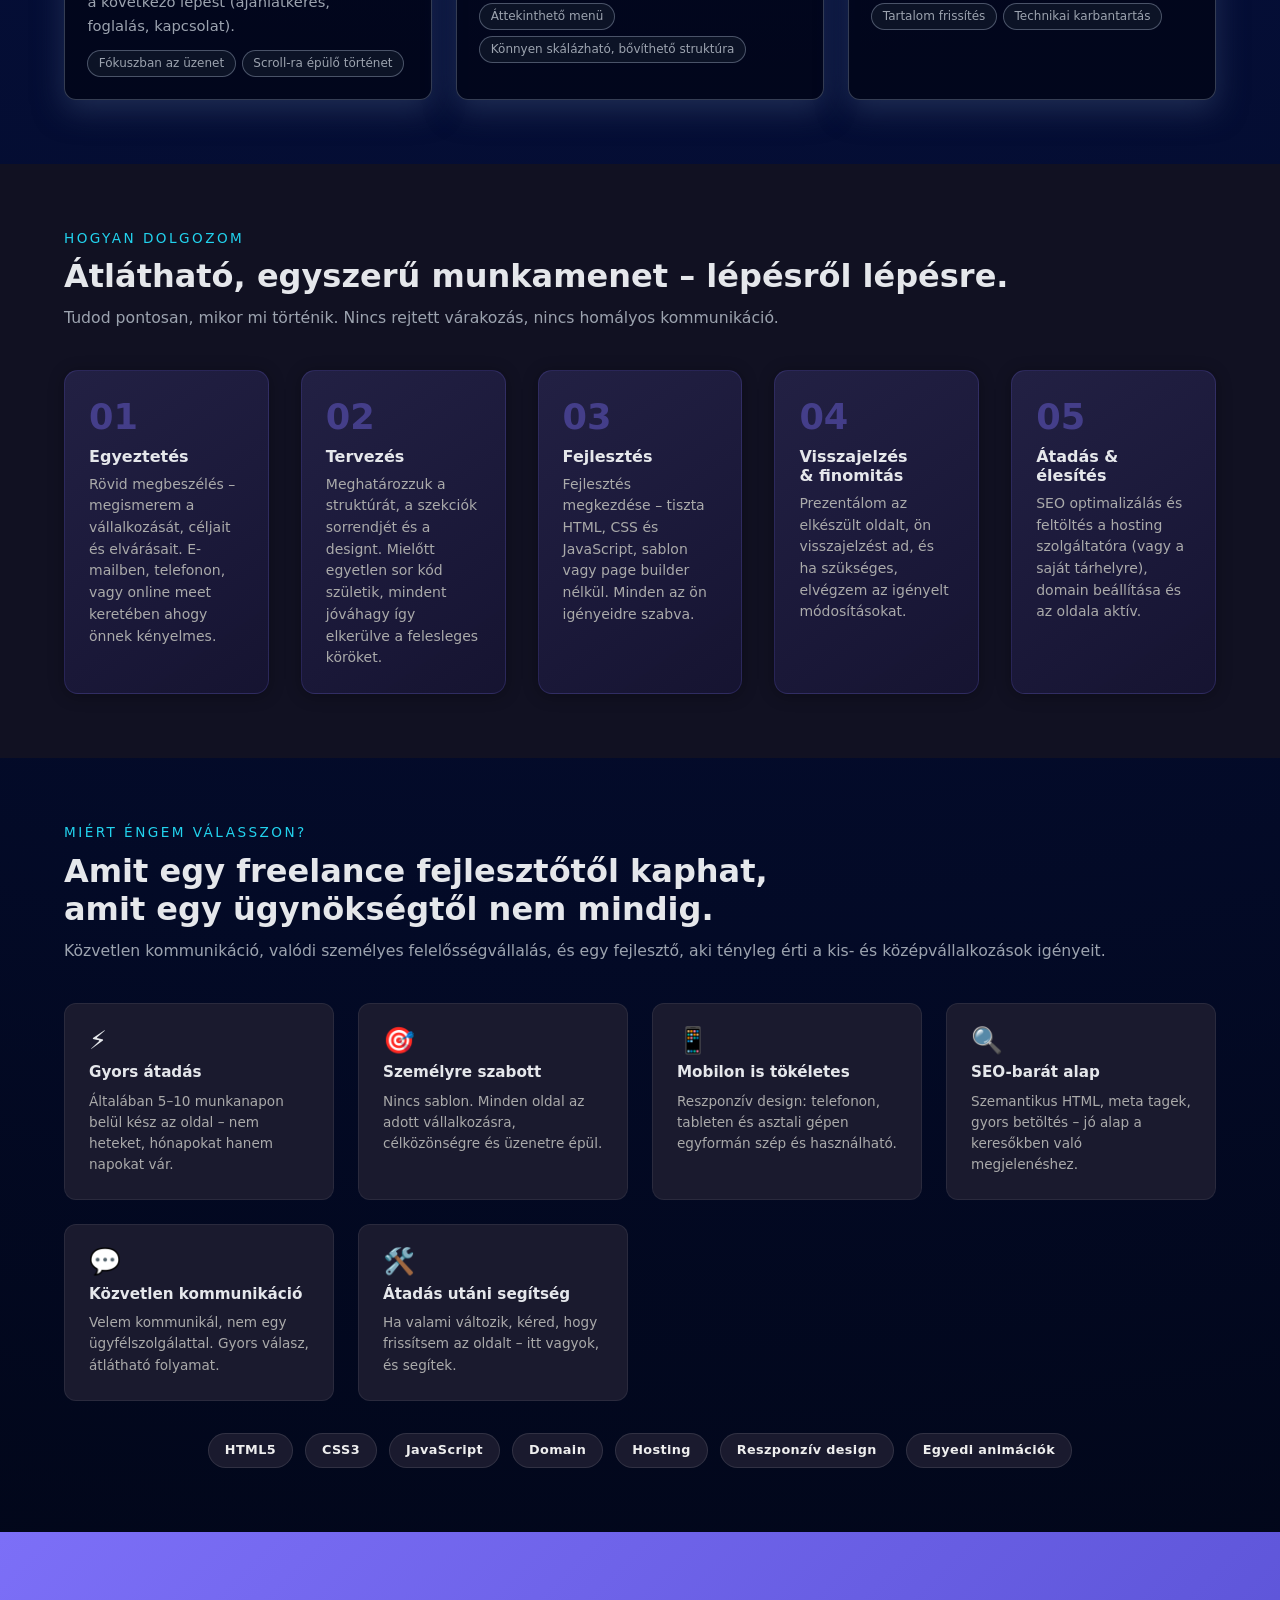
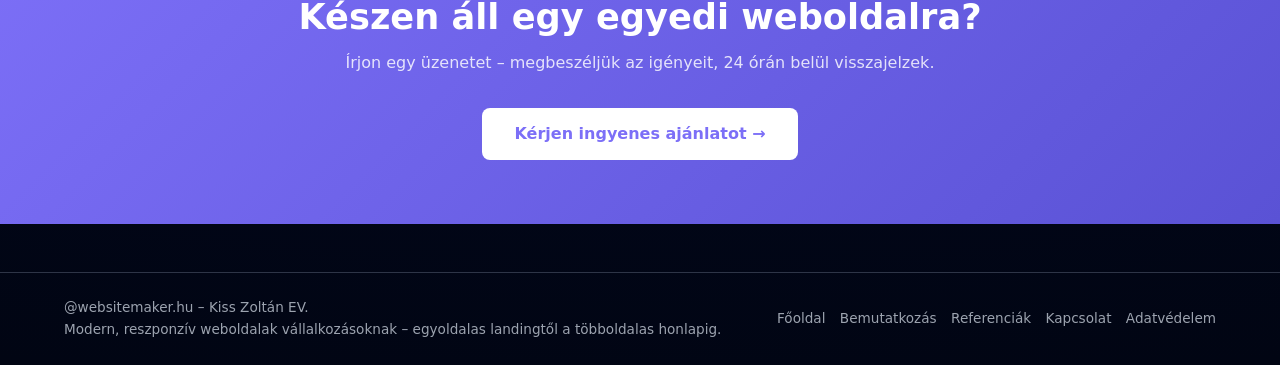
==== commit de9b7f5f: "Update index.html" ====
--- a/index.html
+++ b/index.html
@@ -310,7 +310,6 @@
               <div class="pills">
                 <span class="pill">Fókuszban az üzenet</span>
                 <span class="pill">Scroll‑ra épülő történet</span>
-                <span class="pill">Erős CTA gombok</span>
               </div>
             </article>
 
@@ -323,7 +322,6 @@
               </p>
               <div class="pills">
                 <span class="pill">Áttekinthető menü</span>
-                <span class="pill">Szolgáltatás / Rólunk / Kapcsolat</span>
                 <span class="pill">Könnyen skálázható, bővíthető struktúra</span>
               </div>
             </article>
@@ -337,9 +335,7 @@
               </p>
               <div class="pills">
                 <span class="pill">Tartalom frissítés</span>
-                <span class="pill">Új szekciók / aloldalak</span>
                 <span class="pill">Technikai karbantartás</span>
-                <span class="pill">Költségmentes támogatás</span>
               </div>
             </article>
 
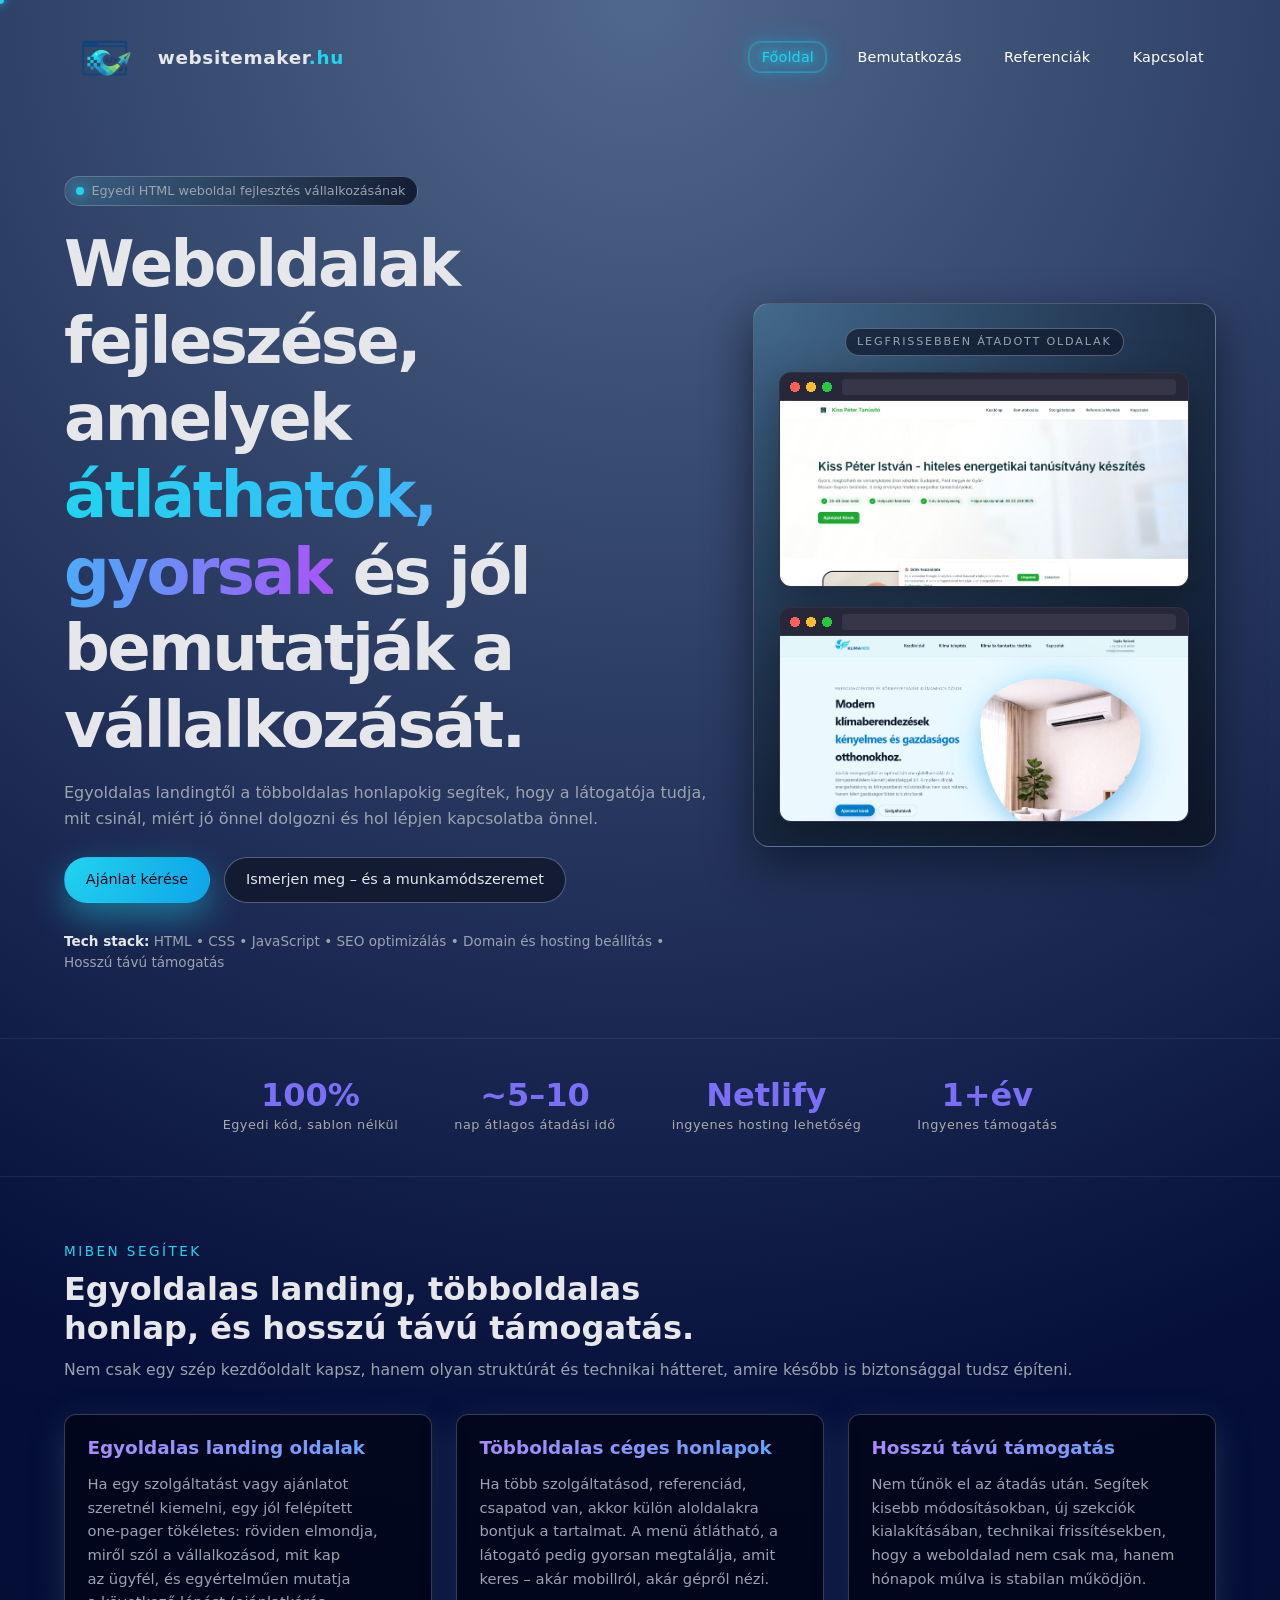
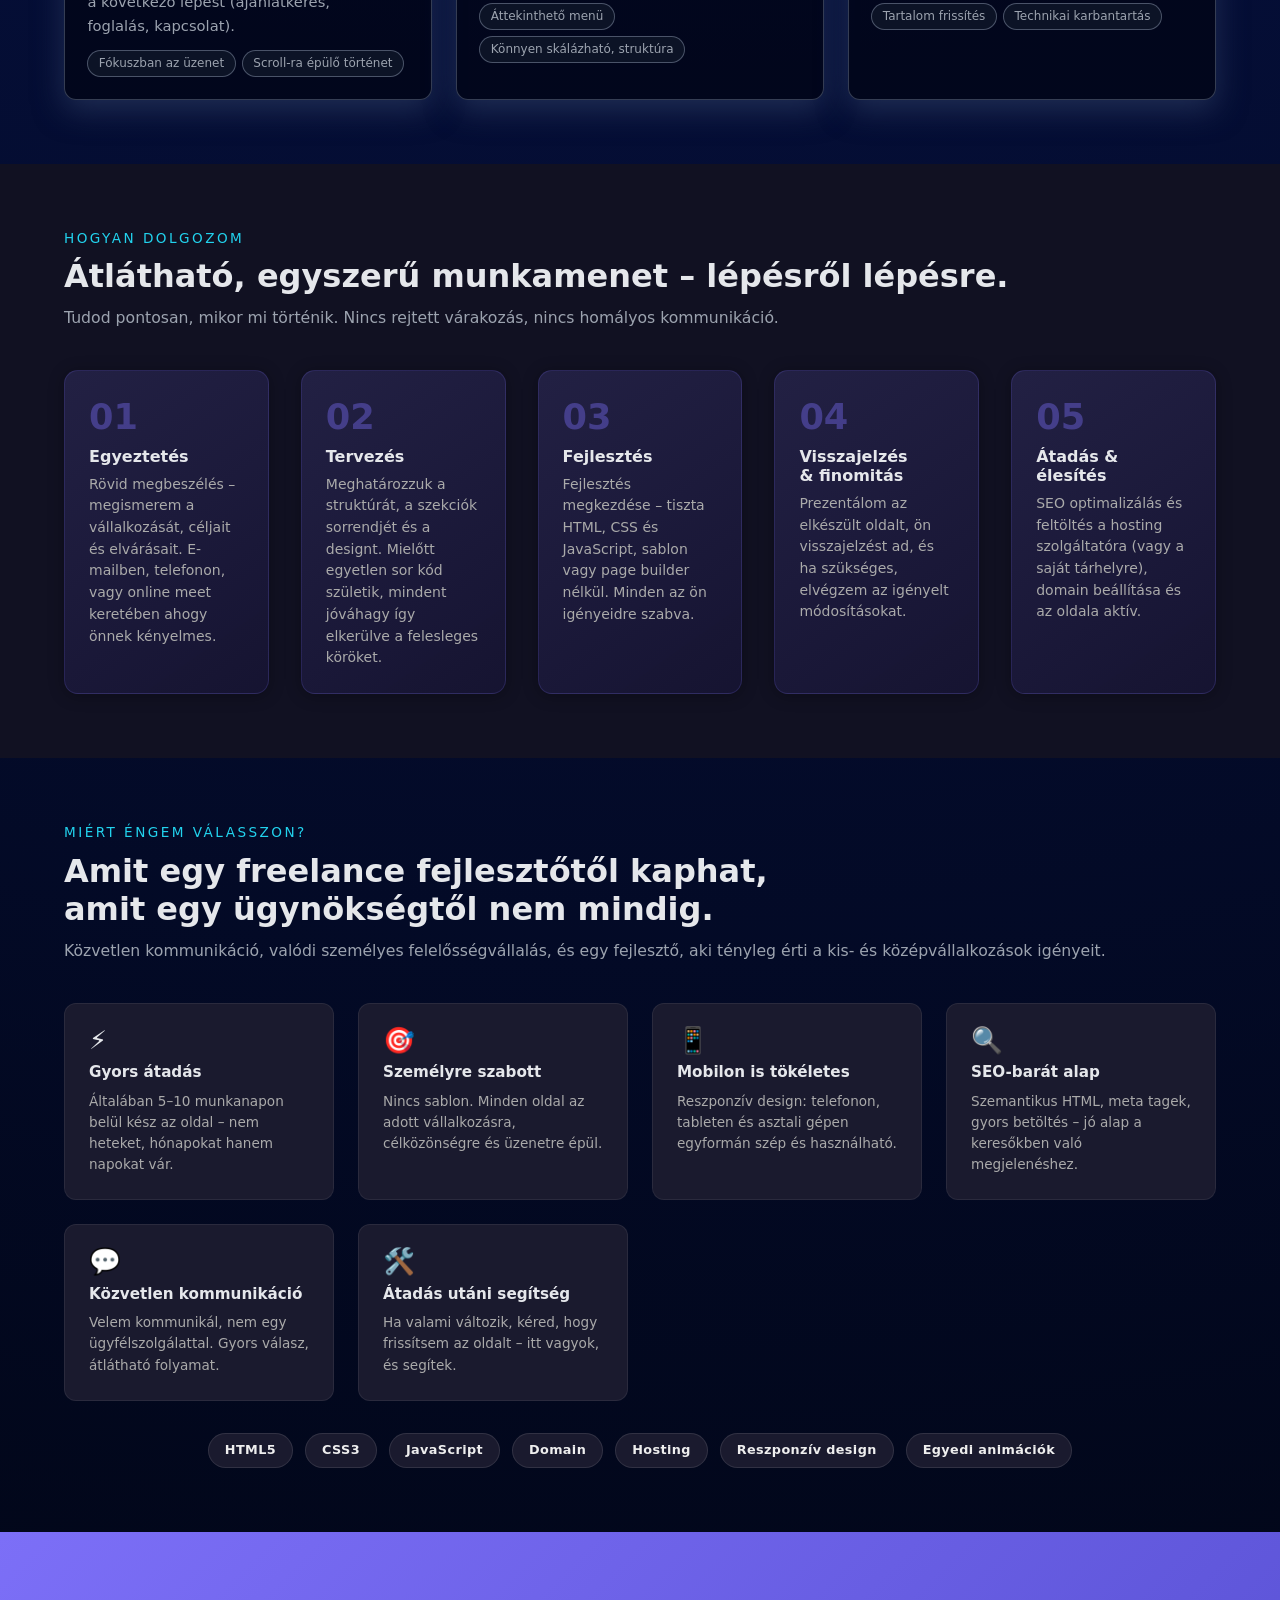
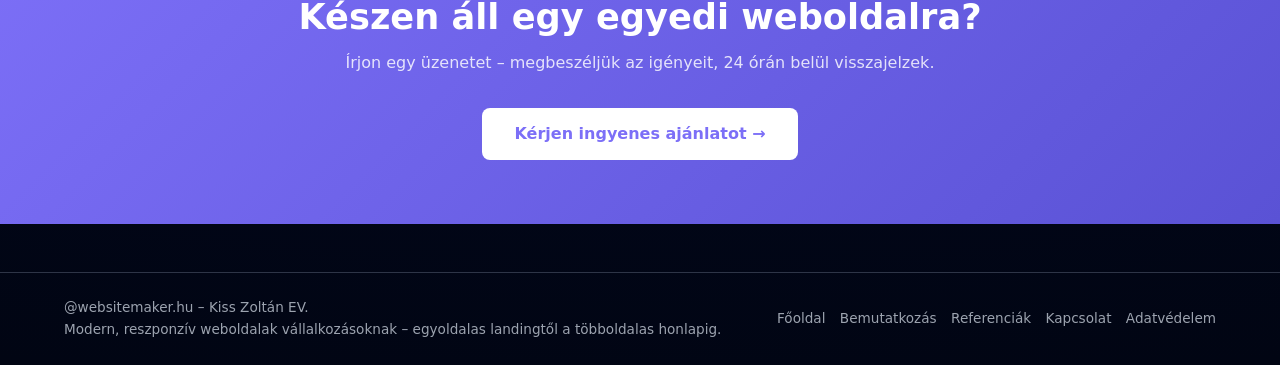
==== commit 261c53a7: "Update index.html" ====
--- a/index.html
+++ b/index.html
@@ -322,7 +322,7 @@
               </p>
               <div class="pills">
                 <span class="pill">Áttekinthető menü</span>
-                <span class="pill">Könnyen skálázható, bővíthető struktúra</span>
+                <span class="pill">Könnyen skálázható, struktúra</span>
               </div>
             </article>
 
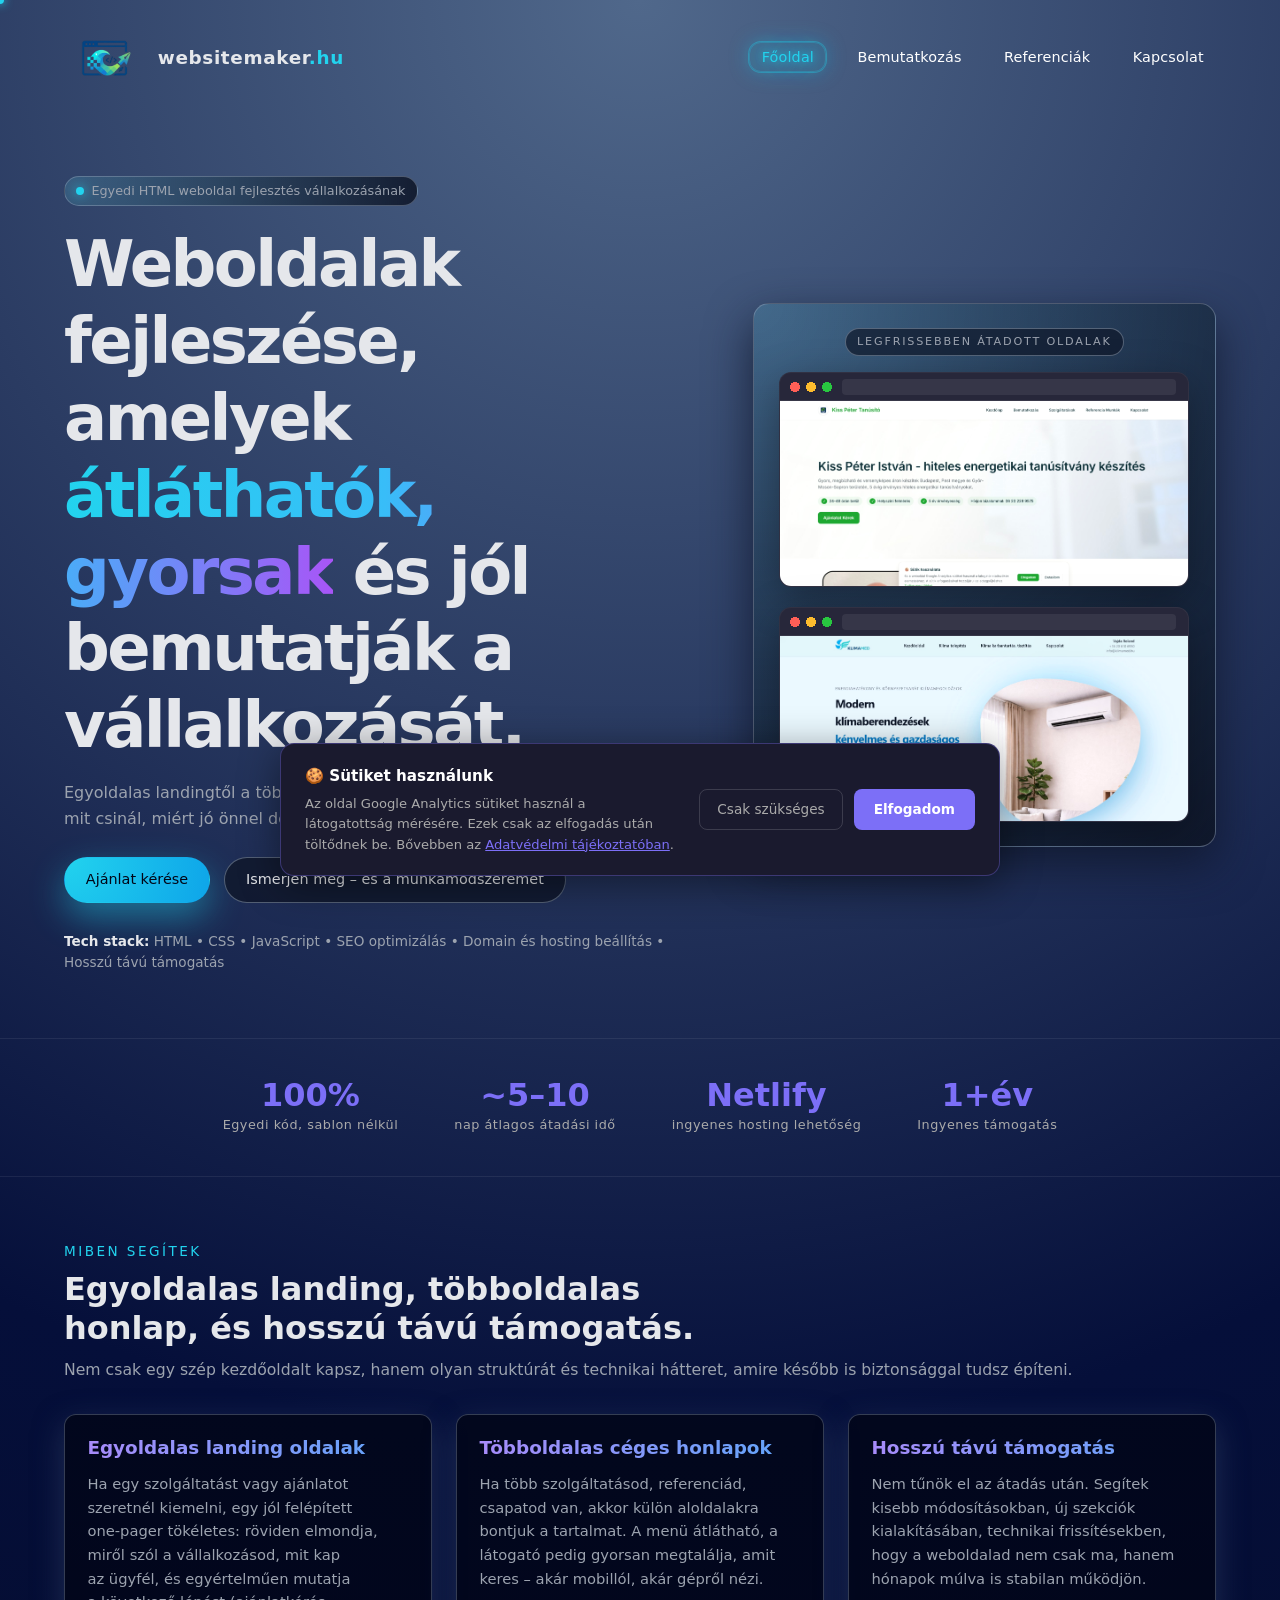
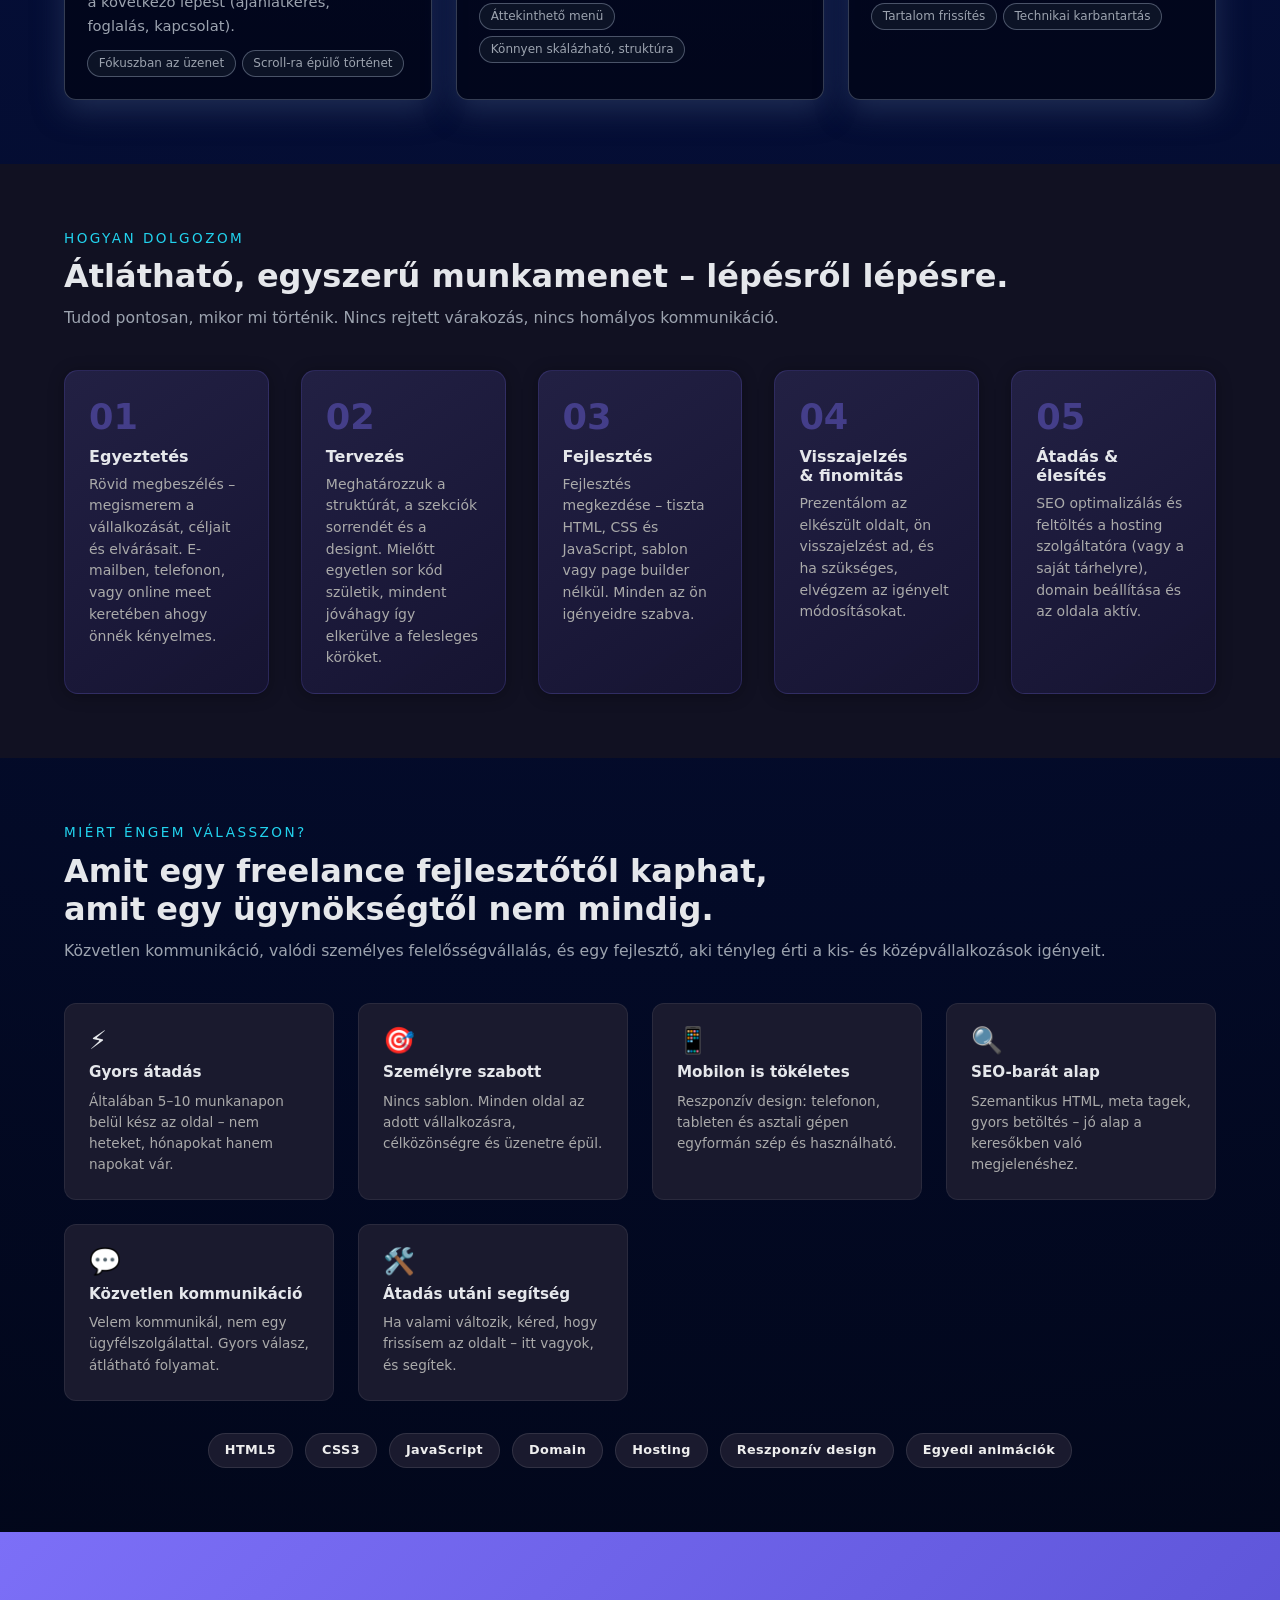
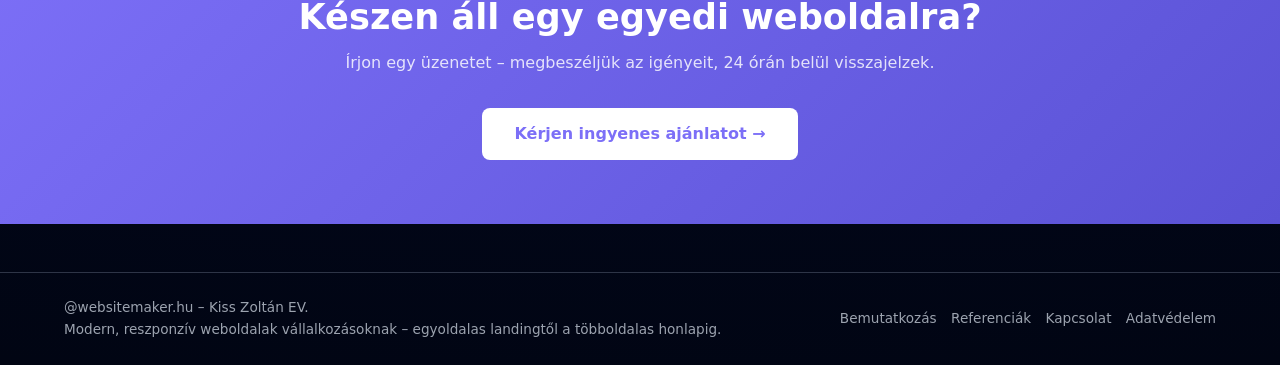
==== commit ff8d5e77: "SEO: full meta, OG, schema.org, GA4 + cookie banner on index.html" ====
--- a/index.html
+++ b/index.html
@@ -3,8 +3,57 @@
 <head>
   <meta charset="UTF-8">
   <meta name="viewport" content="width=device-width, initial-scale=1">
-  <title>websitemaker.hu – Weboldalak vállalkozásodnak</title>
-  <meta name="description" content="Egyoldalas és többoldalas weboldalak fejlesztése vállalkozásodnak. Modern, reszponzív UI, hosszú távú támogatás.">
+
+  <!-- ═══ SEO ALAP ═══ -->
+  <title>websitemaker.hu – Egyedi weboldal fejlesztés vállalkozásoknak</title>
+  <meta name="description" content="Egyedi HTML weboldal fejlesztés kis- és középvállalkozásoknak. Sablon nélkül, gyorsan, SEO-optimalizálva. 5–10 munkanapon belül éles oldal.">
+  <meta name="keywords" content="weboldal fejlesztés, egyedi weboldal, HTML CSS weboldal, freelance webfejlesztő, landing oldal, céges honlap, websitemaker">
+  <meta name="author" content="Kiss Zoltán – websitemaker.hu">
+  <meta name="robots" content="index, follow">
+  <link rel="canonical" href="https://www.websitemaker.hu/">
+
+  <!-- ═══ OPEN GRAPH (Facebook, LinkedIn) ═══ -->
+  <meta property="og:type" content="website">
+  <meta property="og:url" content="https://www.websitemaker.hu/">
+  <meta property="og:title" content="websitemaker.hu – Egyedi weboldal fejlesztés vállalkozásoknak">
+  <meta property="og:description" content="Sablon nélküli, egyedi HTML weboldalak vállalkozásoknak. Gyors átadás, hosszú távú támogatás.">
+  <meta property="og:image" content="https://www.websitemaker.hu/assets/img/og-image.jpg">
+  <meta property="og:locale" content="hu_HU">
+  <meta property="og:site_name" content="websitemaker.hu">
+
+  <!-- ═══ TWITTER CARD ═══ -->
+  <meta name="twitter:card" content="summary_large_image">
+  <meta name="twitter:title" content="websitemaker.hu – Egyedi weboldal fejlesztés">
+  <meta name="twitter:description" content="Sablon nélküli, egyedi HTML weboldalak vállalkozásoknak. Gyors átadás, SEO alap, hosszú távú támogatás.">
+  <meta name="twitter:image" content="https://www.websitemaker.hu/assets/img/og-image.jpg">
+
+  <!-- ═══ SCHEMA.ORG STRUKTURÁLT ADAT (Google Rich Results) ═══ -->
+  <script type="application/ld+json">
+  {
+    "@context": "https://schema.org",
+    "@type": "LocalBusiness",
+    "name": "websitemaker.hu",
+    "description": "Egyedi HTML weboldal fejlesztés kis- és középvállalkozásoknak, sablonmentes megoldással.",
+    "url": "https://www.websitemaker.hu",
+    "telephone": "",
+    "address": {
+      "@type": "PostalAddress",
+      "addressLocality": "Győr",
+      "addressCountry": "HU"
+    },
+    "founder": {
+      "@type": "Person",
+      "name": "Kiss Zoltán"
+    },
+    "sameAs": [
+      "https://www.websitemaker.hu"
+    ],
+    "priceRange": "€€",
+    "openingHours": "Mo-Fr 08:00-18:00",
+    "areaServed": "HU"
+  }
+  </script>
+
   <link rel="stylesheet" href="assets/css/base.css">
   <link rel="stylesheet" href="assets/css/style.css">
   <style>
@@ -73,47 +122,19 @@
     .trust-number { font-size: 2rem; font-weight: 800; color: var(--clr-accent, #7c6ff7); line-height: 1; }
     .trust-label { font-size: 0.8rem; color: var(--clr-muted, #aaa); letter-spacing: .04em; }
 
-    /* ── KÁRTYA CÍMEK – egységes mozgó színátmenet ──
-       Technika: mindhárom cím ugyanazt a 300%-os gradientet használja,
-       de különböző background-position-nel (0% / 50% / 100%),
-       így balkól jobbra egybefüggő színátmenetnek látszik.
-       A mozgó animáció mindkét irányba lassan lélegzik (alternate).
-    */
     @keyframes gradShift {
       0%   { background-position: 0% 50%; }
       100% { background-position: 100% 50%; }
     }
-
-    /* Közös színátmenet-alap */
     .card-title-grad {
-      font-size: 1.15rem;
-      font-weight: 800;
-      margin: 0 0 0.75rem;
-      line-height: 1.3;
-
-      /* Színátmenet: lila → égkék → cian → lila – lágy, ismétlődő */
-      background: linear-gradient(
-        90deg,
-        #a78bfa 0%,
-        #60a5fa 33%,
-        #67e8f9 55%,
-        #818cf8 78%,
-        #a78bfa 100%
-      );
+      font-size: 1.15rem; font-weight: 800; margin: 0 0 0.75rem; line-height: 1.3;
+      background: linear-gradient(90deg, #a78bfa 0%, #60a5fa 33%, #67e8f9 55%, #818cf8 78%, #a78bfa 100%);
       background-size: 300% 100%;
-      -webkit-background-clip: text;
-      background-clip: text;
-      -webkit-text-fill-color: transparent;
-      color: transparent;
-
-      /* Alap pozició – felüíródik kártyánként */
+      -webkit-background-clip: text; background-clip: text;
+      -webkit-text-fill-color: transparent; color: transparent;
       background-position: 0% 50%;
       animation: gradShift 5s ease-in-out infinite alternate;
     }
-
-    /* Kártyánként különböző animáció késleltetés –
-       így a 3 cím egymáshoz képest épp olyan pozícióban van,
-       mint ha egy folyamatos vízsz. sávból lennének kivették */
     .card:nth-child(1) .card-title-grad { animation-delay: 0s; }
     .card:nth-child(2) .card-title-grad { animation-delay: -1.67s; }
     .card:nth-child(3) .card-title-grad { animation-delay: -3.33s; }
@@ -121,87 +142,41 @@
     /* ── HOW IT WORKS ── */
     .process-section { background: var(--clr-surface-alt, #111122); }
     .process-steps {
-      display: grid;
-      grid-template-columns: repeat(auto-fit, minmax(200px, 1fr));
-      gap: 2rem;
-      counter-reset: steps;
-      margin-top: 2.5rem;
+      display: grid; grid-template-columns: repeat(auto-fit, minmax(200px, 1fr));
+      gap: 2rem; counter-reset: steps; margin-top: 2.5rem;
     }
     .process-step {
-      position: relative;
-      padding: 1.75rem 1.5rem 1.5rem;
-      border-radius: 14px;
+      position: relative; padding: 1.75rem 1.5rem 1.5rem; border-radius: 14px;
       background: linear-gradient(145deg, rgba(36,34,70,0.95) 0%, rgba(22,20,50,0.98) 100%);
-      border: 1px solid rgba(124,111,247,0.18);
-      counter-increment: steps;
-      box-shadow: 0 2px 16px rgba(0,0,0,0.3), 0 0 0 0 rgba(124,111,247,0);
+      border: 1px solid rgba(124,111,247,0.18); counter-increment: steps;
+      box-shadow: 0 2px 16px rgba(0,0,0,0.3);
       transition: transform 0.3s cubic-bezier(0.22,1,0.36,1), box-shadow 0.3s cubic-bezier(0.22,1,0.36,1), border-color 0.3s ease;
       overflow: hidden;
     }
-    .process-step:hover {
-      transform: translateY(-6px);
-      border-color: rgba(124,111,247,0.55);
-      box-shadow: 0 8px 32px rgba(0,0,0,0.35), 0 0 28px rgba(124,111,247,0.28), 0 0 60px rgba(124,111,247,0.12);
-    }
-    .process-step::after {
-      content: '';
-      position: absolute; inset: 0;
-      border-radius: 14px;
-      background: linear-gradient(160deg, rgba(124,111,247,0.10) 0%, transparent 55%);
-      opacity: 0;
-      transition: opacity 0.3s ease;
-      pointer-events: none;
-    }
+    .process-step:hover { transform: translateY(-6px); border-color: rgba(124,111,247,0.55); box-shadow: 0 8px 32px rgba(0,0,0,0.35), 0 0 28px rgba(124,111,247,0.28); }
+    .process-step::after { content: ''; position: absolute; inset: 0; border-radius: 14px; background: linear-gradient(160deg, rgba(124,111,247,0.10) 0%, transparent 55%); opacity: 0; transition: opacity 0.3s ease; pointer-events: none; }
     .process-step:hover::after { opacity: 1; }
-    .process-step::before {
-      content: counter(steps, decimal-leading-zero);
-      display: block;
-      font-size: 2.2rem; font-weight: 800;
-      color: var(--clr-accent, #7c6ff7);
-      opacity: 0.4; line-height: 1; margin-bottom: 0.75rem;
-      position: relative; z-index: 1;
-    }
+    .process-step::before { content: counter(steps, decimal-leading-zero); display: block; font-size: 2.2rem; font-weight: 800; color: var(--clr-accent, #7c6ff7); opacity: 0.4; line-height: 1; margin-bottom: 0.75rem; position: relative; z-index: 1; }
     .process-step h3 { font-size: 1rem; font-weight: 700; margin: 0 0 0.5rem; position: relative; z-index: 1; }
     .process-step p { font-size: 0.875rem; color: var(--clr-muted, #aaa); margin: 0; line-height: 1.55; position: relative; z-index: 1; }
 
     /* ── WHY ME ── */
-    .why-grid {
-      display: grid;
-      grid-template-columns: repeat(auto-fit, minmax(240px, 1fr));
-      gap: 1.5rem; margin-top: 2.5rem;
-    }
-    .why-item {
-      padding: 1.5rem; border-radius: 12px;
-      background: var(--clr-surface, #1a1a2e);
-      border: 1px solid var(--clr-border, rgba(255,255,255,0.07));
-      display: flex; flex-direction: column; gap: 0.6rem;
-    }
+    .why-grid { display: grid; grid-template-columns: repeat(auto-fit, minmax(240px, 1fr)); gap: 1.5rem; margin-top: 2.5rem; }
+    .why-item { padding: 1.5rem; border-radius: 12px; background: var(--clr-surface, #1a1a2e); border: 1px solid var(--clr-border, rgba(255,255,255,0.07)); display: flex; flex-direction: column; gap: 0.6rem; }
     .why-icon { font-size: 1.6rem; line-height: 1; }
     .why-item h3 { font-size: 0.95rem; font-weight: 700; margin: 0; }
     .why-item p { font-size: 0.85rem; color: var(--clr-muted, #aaa); margin: 0; line-height: 1.55; }
 
     /* ── CTA SZALAG ── */
-    .cta-strip {
-      background: linear-gradient(135deg, var(--clr-accent, #7c6ff7) 0%, #5a52d5 100%);
-      padding: 4rem 0; text-align: center;
-    }
+    .cta-strip { background: linear-gradient(135deg, var(--clr-accent, #7c6ff7) 0%, #5a52d5 100%); padding: 4rem 0; text-align: center; }
     .cta-strip h2 { font-size: clamp(1.5rem,3vw,2.2rem); font-weight: 800; color: #fff; margin: 0 0 0.75rem; }
     .cta-strip p { color: rgba(255,255,255,0.82); font-size: 1rem; margin: 0 0 2rem; }
-    .cta-strip .btn-white {
-      background: #fff; color: var(--clr-accent, #7c6ff7); font-weight: 700;
-      padding: 0.85rem 2rem; border-radius: 8px; text-decoration: none;
-      display: inline-block; transition: opacity 0.2s;
-    }
+    .cta-strip .btn-white { background: #fff; color: var(--clr-accent, #7c6ff7); font-weight: 700; padding: 0.85rem 2rem; border-radius: 8px; text-decoration: none; display: inline-block; transition: opacity 0.2s; }
     .cta-strip .btn-white:hover { opacity: 0.9; }
 
     /* ── TECH STACK ── */
     .tech-strip { display: flex; flex-wrap: wrap; justify-content: center; gap: 0.75rem; margin-top: 2rem; }
-    .tech-badge {
-      padding: 0.4rem 1rem; border-radius: 999px; font-size: 0.8rem; font-weight: 600;
-      background: var(--clr-surface, #1a1a2e);
-      border: 1px solid var(--clr-border, rgba(255,255,255,0.1));
-      color: var(--clr-text, #eee); letter-spacing: .03em;
-    }
+    .tech-badge { padding: 0.4rem 1rem; border-radius: 999px; font-size: 0.8rem; font-weight: 600; background: var(--clr-surface, #1a1a2e); border: 1px solid var(--clr-border, rgba(255,255,255,0.1)); color: var(--clr-text, #eee); letter-spacing: .03em; }
   </style>
 </head>
 <body>
@@ -261,12 +236,12 @@
             <div class="hero-preview-grid">
               <a href="references.html" class="hero-preview-link" aria-label="Referenciák megtekintése">
                 <figure class="hero-preview hero-preview-primary">
-                  <img src="assets/img/ref1.jpg" alt="Legfrissebben átadott oldal – 1">
+                  <img src="assets/img/ref1.jpg" alt="Weboldal referencia – egyedi HTML fejlesztés 1">
                 </figure>
               </a>
               <a href="references.html" class="hero-preview-link" aria-label="Referenciák megtekintése">
                 <figure class="hero-preview hero-preview-secondary">
-                  <img src="assets/img/ref2.jpg" alt="Legfrissebben átadott oldal – 2">
+                  <img src="assets/img/ref2.jpg" alt="Weboldal referencia – egyedi HTML fejlesztés 2">
                 </figure>
               </a>
             </div>
@@ -298,9 +273,7 @@
             </p>
           </header>
           <div class="card-grid">
-
             <article class="card reveal">
-              <!-- card-title-grad osztály adja a színátmenetes stílust -->
               <h3 class="card-title card-title-grad">Egyoldalas landing oldalak</h3>
               <p class="card-body">
                 Ha egy szolgáltatást vagy ajánlatot szeretnél kiemelni, egy jól felépített
@@ -312,20 +285,18 @@
                 <span class="pill">Scroll‑ra épülő történet</span>
               </div>
             </article>
-
             <article class="card reveal">
               <h3 class="card-title card-title-grad">Többoldalas céges honlapok</h3>
               <p class="card-body">
                 Ha több szolgáltatásod, referenciád, csapatod van, akkor külön aloldalakra bontjuk
                 a tartalmat. A menü átlátható, a látogató pedig gyorsan megtalálja, amit keres –
-                akár mobillról, akár gépről nézi.
+                akár mobillól, akár gépről nézi.
               </p>
               <div class="pills">
                 <span class="pill">Áttekinthető menü</span>
                 <span class="pill">Könnyen skálázható, struktúra</span>
               </div>
             </article>
-
             <article class="card reveal">
               <h3 class="card-title card-title-grad">Hosszú távú támogatás</h3>
               <p class="card-body">
@@ -338,7 +309,6 @@
                 <span class="pill">Technikai karbantartás</span>
               </div>
             </article>
-
           </div>
         </div>
       </section>
@@ -352,8 +322,8 @@
             <p class="section-lead">Tudod pontosan, mikor mi történik. Nincs rejtett várakozás, nincs homályos kommunikáció.</p>
           </header>
           <div class="process-steps">
-            <div class="process-step reveal"><h3>Egyeztetés</h3><p>Rövid megbeszélés – megismerem a vállalkozását, céljait és elvárásait. E-mailben, telefonon, vagy online meet keretében ahogy önnek kényelmes.</p></div>
-            <div class="process-step reveal"><h3>Tervezés</h3><p>Meghatározzuk a struktúrát, a szekciók sorrendjét és a designt. Mielőtt egyetlen sor kód születik, mindent jóváhagy így elkerülve a felesleges köröket.</p></div>
+            <div class="process-step reveal"><h3>Egyeztetés</h3><p>Rövid megbeszélés – megismerem a vállalkozását, céljait és elvárásait. E-mailben, telefonon, vagy online meet keretében ahogy önnék kényelmes.</p></div>
+            <div class="process-step reveal"><h3>Tervezés</h3><p>Meghatározzuk a struktúrát, a szekciók sorrendét és a designt. Mielőtt egyetlen sor kód születik, mindent jóváhagy így elkerülve a felesleges köröket.</p></div>
             <div class="process-step reveal"><h3>Fejlesztés</h3><p>Fejlesztés megkezdése – tiszta HTML, CSS és JavaScript, sablon vagy page builder nélkül. Minden az ön igényeidre szabva.</p></div>
             <div class="process-step reveal"><h3>Visszajelzés &amp; finomitás</h3><p>Prezentálom az elkészült oldalt, ön visszajelzést ad, és ha szükséges, elvégzem az igényelt módosításokat.</p></div>
             <div class="process-step reveal"><h3>Átadás &amp; élesítés</h3><p>SEO optimalizálás és feltöltés a hosting szolgáltatóra (vagy a saját tárhelyre), domain beállítása és az oldala aktív.</p></div>
@@ -377,7 +347,7 @@
             <div class="why-item reveal"><span class="why-icon">📱</span><h3>Mobilon is tökéletes</h3><p>Reszponzív design: telefonon, tableten és asztali gépen egyformán szép és használható.</p></div>
             <div class="why-item reveal"><span class="why-icon">🔍</span><h3>SEO-barát alap</h3><p>Szemantikus HTML, meta tagek, gyors betöltés – jó alap a keresőkben való megjelenéshez.</p></div>
             <div class="why-item reveal"><span class="why-icon">💬</span><h3>Közvetlen kommunikáció</h3><p>Velem kommunikál, nem egy ügyfélszolgálattal. Gyors válasz, átlátható folyamat.</p></div>
-            <div class="why-item reveal"><span class="why-icon">🛠️</span><h3>Átadás utáni segítség</h3><p>Ha valami változik, kéred, hogy frissítsem az oldalt – itt vagyok, és segítek.</p></div>
+            <div class="why-item reveal"><span class="why-icon">🛠️</span><h3>Átadás utáni segítség</h3><p>Ha valami változik, kéred, hogy frissísem az oldalt – itt vagyok, és segítek.</p></div>
           </div>
           <div class="tech-strip reveal">
             <span class="tech-badge">HTML5</span><span class="tech-badge">CSS3</span><span class="tech-badge">JavaScript</span>
@@ -392,7 +362,7 @@
         <div class="container">
           <h2>Készen áll egy egyedi weboldalra?</h2>
           <p>Írjon egy üzenetet – megbeszéljük az igényeit, 24 órán belül visszajelzek.</p>
-          <a href="contact.html" class="btn-white">Kérjen ingyenes ajánlatot →</a>
+          <a href="contact.html" class="btn-white">Kérjen ingyenes ajánlatot &rarr;</a>
         </div>
       </section>
     </main>
@@ -415,5 +385,8 @@
   </div>
   <div class="cursor-dot"></div>
   <script src="assets/js/main.js"></script>
+  <!-- Google Analytics + Süti banner -->
+  <script src="assets/js/analytics.js"></script>
+  <script src="assets/js/cookie-banner.js"></script>
 </body>
 </html>
--- a/assets/css/style.css
+++ b/assets/css/style.css
@@ -704,7 +704,7 @@
 }
 
 /* =========================================
-   8. LÁBLÉC & ANIMÁCIÓK
+   8. LÁBLÉC
    ========================================= */
 
 .site-footer {
@@ -719,8 +719,25 @@
 }
 
 .footer-nav { display: flex; flex-wrap: wrap; gap: 0.9rem; }
-.footer-nav a { color: var(--text-muted); text-decoration: none; }
+
+/* Normál lábléc link */
+.footer-nav a {
+  color: var(--text-muted);
+  text-decoration: none;
+  transition: color 180ms ease;
+}
 .footer-nav a:hover { color: var(--accent); }
+
+/* Aktív oldal – nem link, hanem span, kiemelve */
+.footer-nav span.footer-nav-current {
+  color: var(--accent);
+  font-weight: 600;
+  cursor: default;
+  position: relative;
+  padding-bottom: 2px;
+  border-bottom: 1.5px solid var(--accent);
+  text-shadow: 0 0 10px rgba(34, 211, 238, 0.45);
+}
 
 .reveal { opacity: 0; transform: translateY(24px); transition: opacity 600ms ease, transform 600ms ease; }
 .reveal.is-visible { opacity: 1; transform: translateY(0); }
@@ -786,7 +803,6 @@
     line-height: 1;
   }
 
-  /* ── MOBIL LENYÍLÓ MENÜ – CSAK GLOW, SEMMI BORDER ── */
   .nav-links {
     position: fixed;
     top: 4.5rem;
@@ -794,8 +810,8 @@
     right: 0;
     display: flex;
     flex-direction: column;
-    align-items: flex-start;
-    gap: 1rem;
+    align-items: stretch;
+    gap: 0;
     padding: 0;
     max-height: 0;
     overflow: hidden;
@@ -822,16 +838,27 @@
     max-height: 22rem;
     opacity: 1;
     pointer-events: auto;
-    padding: 1rem;
+    padding: 0.5rem;
     box-shadow:
       0 18px 36px rgba(15, 23, 42, 0.92),
       0 0 0 1px rgba(34, 211, 238, 0.28),
       0 0 28px rgba(34, 211, 238, 0.16);
   }
 
-  .nav-links a { width: 100%; text-align: left; padding: 0.25rem 0; }
-
-  /* ── AKTÍV MENÜPONT MOBILON – nincs border, nincs glow ── */
+  /* Teljes sor kattintható mobilon */
+  .nav-links li {
+    display: block;
+    width: 100%;
+  }
+
+  .nav-links li a {
+    display: block;
+    width: 100%;
+    padding: 0.85rem 1rem;
+    border-radius: 0.6rem;
+    text-align: left;
+  }
+
   .nav-links a.is-active {
     border: none;
     box-shadow: none;
@@ -852,12 +879,10 @@
    REFERENCIÁK – MACBOOK LAPTOP MOCKUP
    ========================================= */
 
-/* A szekció maga NEM kap text-align-t – a gyerekek egyenként kapják */
 .references-laptop {
   padding-block: 4rem;
 }
 
-/* Fejléc – minden elem középre */
 .references-laptop .section-header {
   text-align: center;
   margin-bottom: 2rem;
@@ -903,7 +928,6 @@
   transform-style: preserve-3d;
 }
 
-/* ---- FEDÉL ---- */
 .laptop-lid {
   position: relative;
   width: 100%;
@@ -993,7 +1017,6 @@
   z-index: 1;
 }
 
-/* ---- ALAP ---- */
 .laptop-base {
   position: relative;
   width: 100%;
@@ -1014,11 +1037,7 @@
   content: "";
   width: 20%;
   height: 0.3rem;
-  background: linear-gradient(90deg,
-    rgba(255,255,255,0.15),
-    rgba(255,255,255,0.15),
-    rgba(255,255,255,0.15)
-  );
+  background: rgba(255,255,255,0.15);
   border-radius: 999px;
   border: 1px solid rgba(0,0,0,0.15);
 }
@@ -1038,7 +1057,6 @@
 .laptop-foot-left  { left: 5%; }
 .laptop-foot-right { right: 5%; }
 
-/* ---- LAPOZÓ + SZÖVEG ---- */
 .references-switcher {
   display: grid;
   gap: 1.2rem;
@@ -1047,7 +1065,6 @@
   text-align: center;
 }
 
-/* A leíró szövegblokk maga balra igazított marad */
 .references-detail {
   text-align: left;
 }
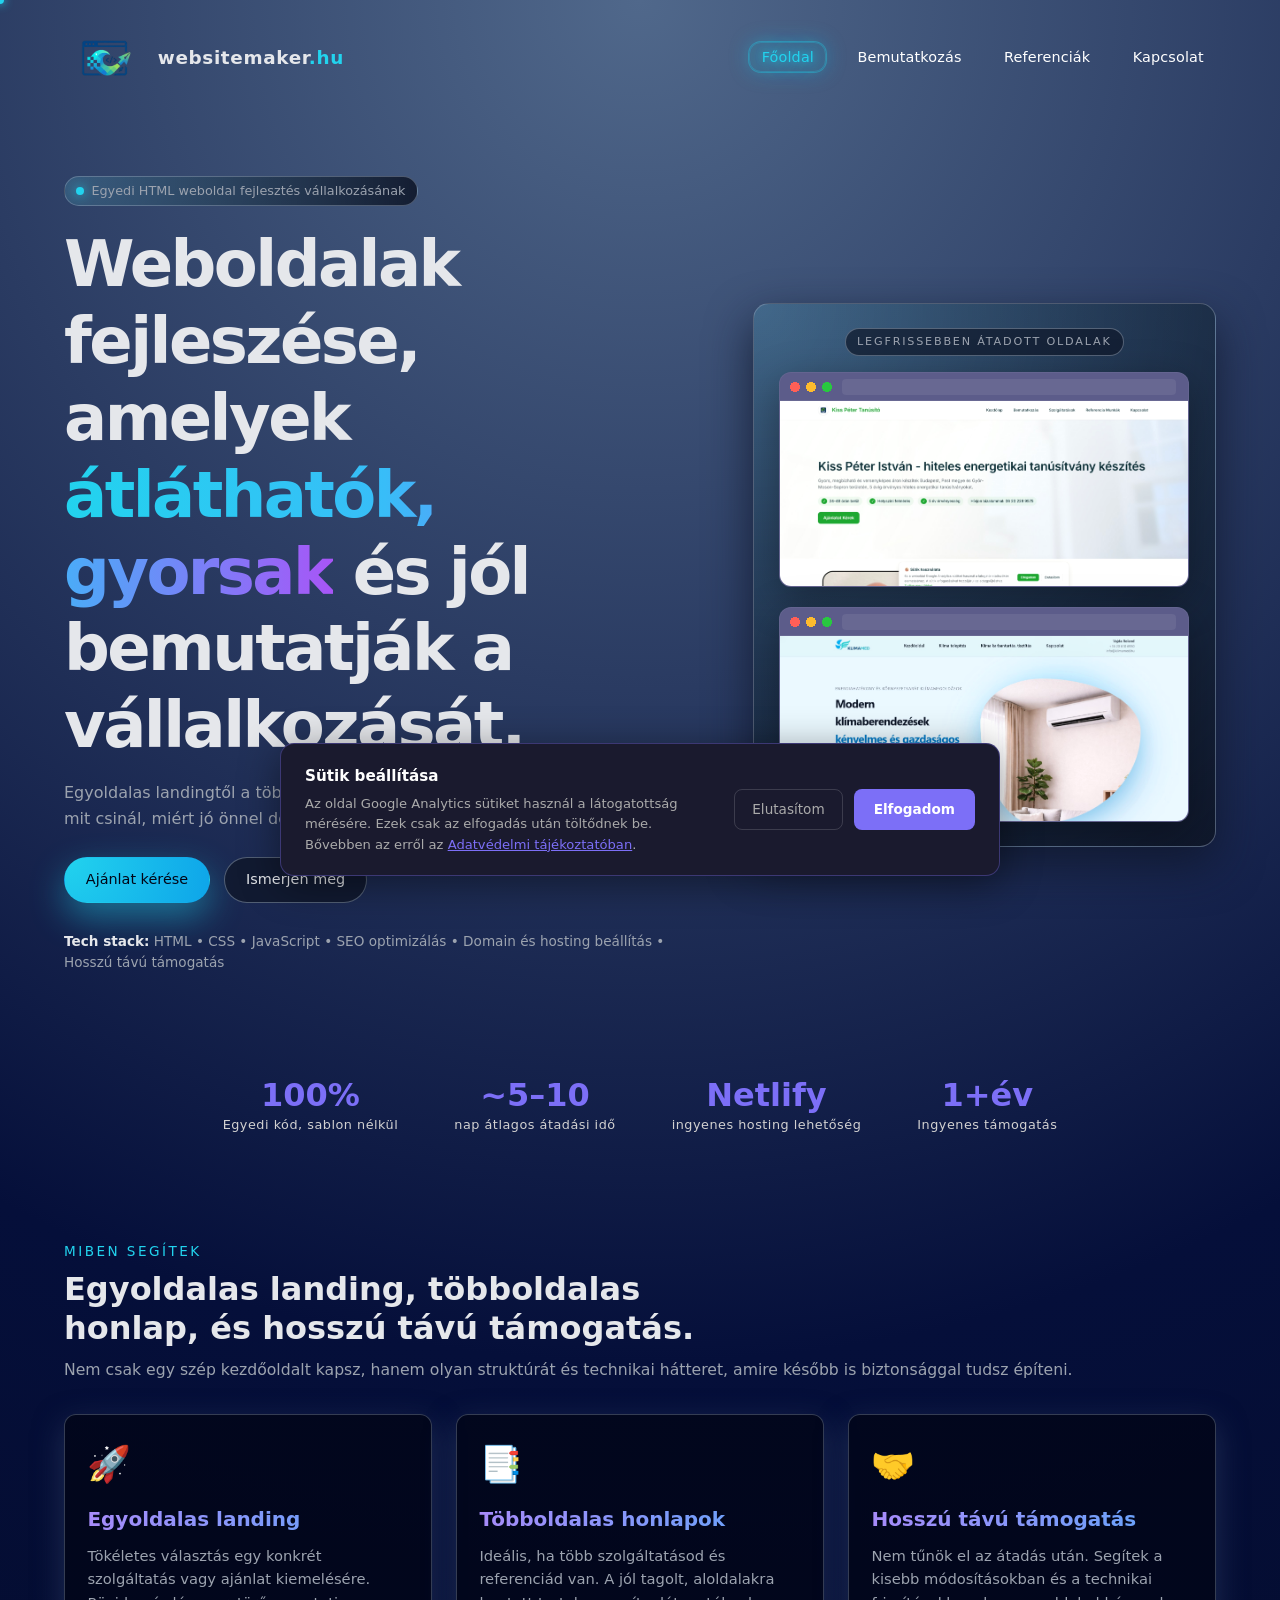
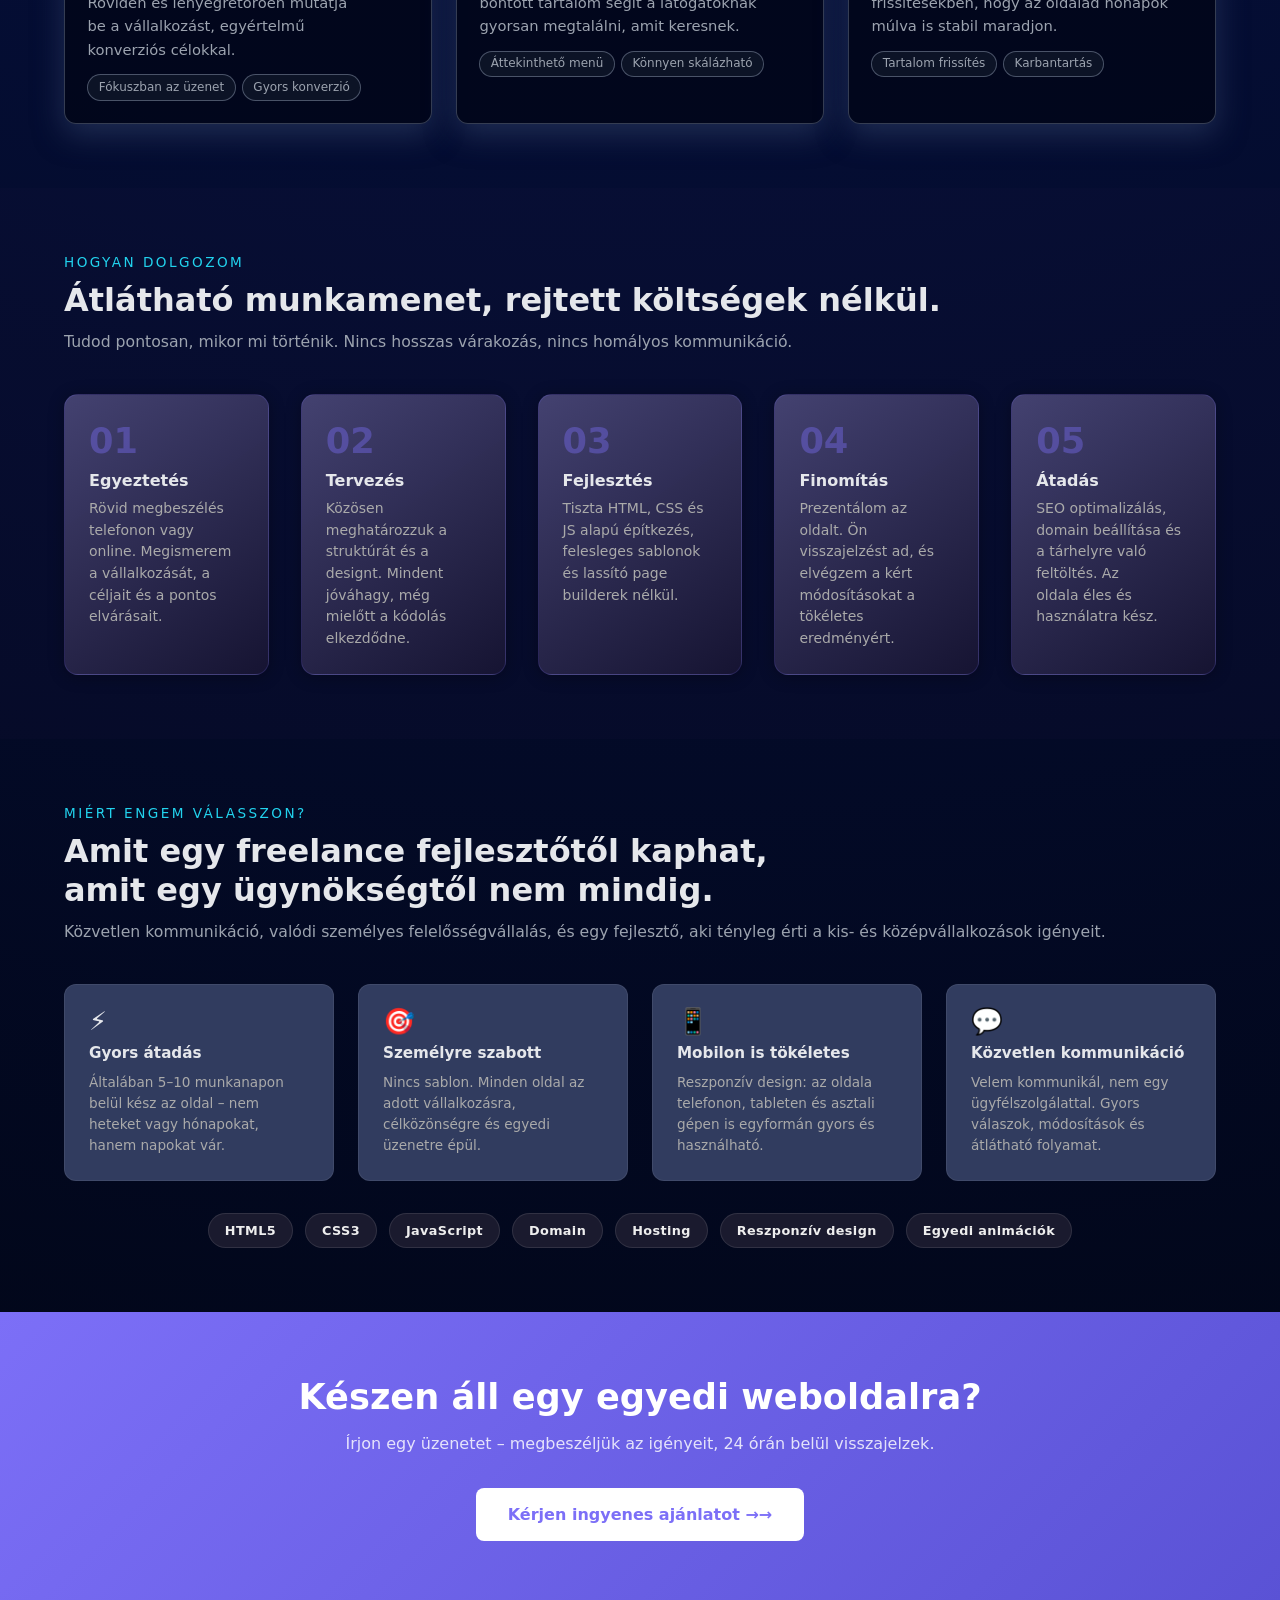
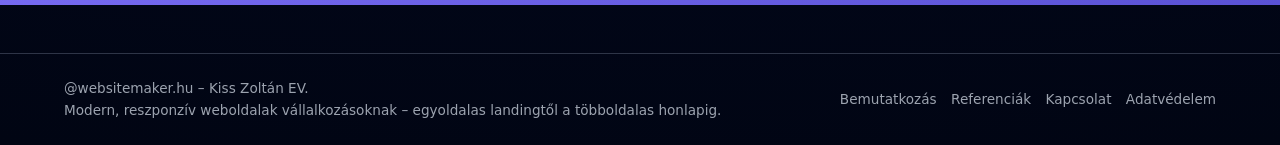
==== commit 3fa5b2f7: "Add files via upload" ====
--- a/index.html
+++ b/index.html
@@ -68,7 +68,7 @@
       margin: 0;
       border-radius: 12px;
       overflow: hidden;
-      background: var(--clr-surface, #1a1a2e);
+      background: var(--clr-surface, #525283);
       border: 1px solid rgba(255,255,255,0.10);
       box-shadow: 0 12px 40px rgba(0,0,0,0.35);
       transition: transform 0.35s ease, box-shadow 0.35s ease;
@@ -114,20 +114,20 @@
     /* ── TRUST BAR ── */
     .trust-bar {
       padding: 2.5rem 0;
-      border-top: 1px solid var(--clr-border, rgba(255,255,255,0.07));
-      border-bottom: 1px solid var(--clr-border, rgba(255,255,255,0.07));
+      border-top: 1px solid var(--clr-border, rgba(255, 255, 255, 0));
+      border-bottom: 1px solid var(--clr-border, rgba(255, 255, 255, 0));
     }
     .trust-bar-inner { display: flex; flex-wrap: wrap; justify-content: center; gap: 2.5rem 3.5rem; text-align: center; }
     .trust-item { display: flex; flex-direction: column; gap: 0.25rem; }
     .trust-number { font-size: 2rem; font-weight: 800; color: var(--clr-accent, #7c6ff7); line-height: 1; }
-    .trust-label { font-size: 0.8rem; color: var(--clr-muted, #aaa); letter-spacing: .04em; }
+    .trust-label { font-size: 0.8rem; color: var(--clr-muted, #d2d1d1); letter-spacing: .04em; }
 
     @keyframes gradShift {
       0%   { background-position: 0% 50%; }
       100% { background-position: 100% 50%; }
     }
     .card-title-grad {
-      font-size: 1.15rem; font-weight: 800; margin: 0 0 0.75rem; line-height: 1.3;
+      font-size: 1.25rem; font-weight: 800; margin: 0 0 0.75rem; line-height: 1.3;
       background: linear-gradient(90deg, #a78bfa 0%, #60a5fa 33%, #67e8f9 55%, #818cf8 78%, #a78bfa 100%);
       background-size: 300% 100%;
       -webkit-background-clip: text; background-clip: text;
@@ -140,14 +140,14 @@
     .card:nth-child(3) .card-title-grad { animation-delay: -3.33s; }
 
     /* ── HOW IT WORKS ── */
-    .process-section { background: var(--clr-surface-alt, #111122); }
+    .process-section { background: var(--clr-surface-alt, rgba(39, 29, 78, 0.077)); }
     .process-steps {
       display: grid; grid-template-columns: repeat(auto-fit, minmax(200px, 1fr));
       gap: 2rem; counter-reset: steps; margin-top: 2.5rem;
     }
     .process-step {
       position: relative; padding: 1.75rem 1.5rem 1.5rem; border-radius: 14px;
-      background: linear-gradient(145deg, rgba(36,34,70,0.95) 0%, rgba(22,20,50,0.98) 100%);
+      background: linear-gradient(145deg, rgba(71, 69, 116, 0.95) 0%, rgba(22,20,50,0.98) 100%);
       border: 1px solid rgba(124,111,247,0.18); counter-increment: steps;
       box-shadow: 0 2px 16px rgba(0,0,0,0.3);
       transition: transform 0.3s cubic-bezier(0.22,1,0.36,1), box-shadow 0.3s cubic-bezier(0.22,1,0.36,1), border-color 0.3s ease;
@@ -162,7 +162,7 @@
 
     /* ── WHY ME ── */
     .why-grid { display: grid; grid-template-columns: repeat(auto-fit, minmax(240px, 1fr)); gap: 1.5rem; margin-top: 2.5rem; }
-    .why-item { padding: 1.5rem; border-radius: 12px; background: var(--clr-surface, #1a1a2e); border: 1px solid var(--clr-border, rgba(255,255,255,0.07)); display: flex; flex-direction: column; gap: 0.6rem; }
+    .why-item { padding: 1.5rem; border-radius: 12px; background: var(--clr-surface, #313c5f); border: 1px solid var(--clr-border, rgba(255,255,255,0.07)); display: flex; flex-direction: column; gap: 0.6rem; }
     .why-icon { font-size: 1.6rem; line-height: 1; }
     .why-item h3 { font-size: 0.95rem; font-weight: 700; margin: 0; }
     .why-item p { font-size: 0.85rem; color: var(--clr-muted, #aaa); margin: 0; line-height: 1.55; }
@@ -219,7 +219,7 @@
             </p>
             <div class="hero-actions">
               <a href="contact.html" class="btn btn-primary">Ajánlat kérése</a>
-              <a href="about.html" class="btn btn-ghost">Ismerjen meg – és a munkamódszeremet</a>
+              <a href="about.html" class="btn btn-ghost">Ismerjen meg</a>
             </div>
             <div class="hero-meta">
               <span>
@@ -261,8 +261,8 @@
         </div>
       </div>
 
-      <!-- ═══ MIBEN SEGÍTEK ═══ -->
-      <section>
+            <!-- ═══ MIBEN SEGÍTEK ═══ -->
+      <section id="szolgaltatasok">
         <div class="container">
           <header class="section-header reveal">
             <p class="section-kicker">Miben segítek</p>
@@ -272,83 +272,132 @@
               amire később is biztonsággal tudsz építeni.
             </p>
           </header>
+          
           <div class="card-grid">
+            <!-- 1. Kártya -->
             <article class="card reveal">
-              <h3 class="card-title card-title-grad">Egyoldalas landing oldalak</h3>
+              <div class="card-icon" style="font-size: 2.2rem; margin-bottom: 0.8rem;">🚀</div>
+              <h3 class="card-title card-title-grad">Egyoldalas landing</h3>
               <p class="card-body">
-                Ha egy szolgáltatást vagy ajánlatot szeretnél kiemelni, egy jól felépített
-                one‑pager tökéletes: röviden elmondja, miről szól a vállalkozásod, mit kap az ügyfél,
-                és egyértelműen mutatja a következő lépést (ajánlatkérés, foglalás, kapcsolat).
+                Tökéletes választás egy konkrét szolgáltatás vagy ajánlat kiemelésére. Röviden és lényegretörően mutatja be a vállalkozást, egyértelmű konverziós célokkal.
               </p>
               <div class="pills">
                 <span class="pill">Fókuszban az üzenet</span>
-                <span class="pill">Scroll‑ra épülő történet</span>
+                <span class="pill">Gyors konverzió</span>
               </div>
             </article>
+            
+            <!-- 2. Kártya -->
             <article class="card reveal">
-              <h3 class="card-title card-title-grad">Többoldalas céges honlapok</h3>
+              <div class="card-icon" style="font-size: 2.2rem; margin-bottom: 0.8rem;">📑</div>
+              <h3 class="card-title card-title-grad">Többoldalas honlapok</h3>
               <p class="card-body">
-                Ha több szolgáltatásod, referenciád, csapatod van, akkor külön aloldalakra bontjuk
-                a tartalmat. A menü átlátható, a látogató pedig gyorsan megtalálja, amit keres –
-                akár mobillól, akár gépről nézi.
+                Ideális, ha több szolgáltatásod és referenciád van. A jól tagolt, aloldalakra bontott tartalom segít a látogatóknak gyorsan megtalálni, amit keresnek.
               </p>
               <div class="pills">
                 <span class="pill">Áttekinthető menü</span>
-                <span class="pill">Könnyen skálázható, struktúra</span>
+                <span class="pill">Könnyen skálázható</span>
               </div>
             </article>
+            
+            <!-- 3. Kártya -->
             <article class="card reveal">
+              <div class="card-icon" style="font-size: 2.2rem; margin-bottom: 0.8rem;">🤝</div>
               <h3 class="card-title card-title-grad">Hosszú távú támogatás</h3>
               <p class="card-body">
-                Nem tűnök el az átadás után. Segítek kisebb módosításokban, új szekciók
-                kialakításában, technikai frissítésekben, hogy a weboldalad nem csak ma,
-                hanem hónapok múlva is stabilan működjön.
+                Nem tűnök el az átadás után. Segítek a kisebb módosításokban és a technikai frissítésekben, hogy az oldalad hónapok múlva is stabil maradjon.
               </p>
               <div class="pills">
                 <span class="pill">Tartalom frissítés</span>
-                <span class="pill">Technikai karbantartás</span>
+                <span class="pill">Karbantartás</span>
               </div>
             </article>
           </div>
         </div>
       </section>
 
-      <!-- ═══ HOGYAN DOLGOZOM ═══ -->
-      <section class="process-section">
+
+            <!-- ═══ HOGYAN DOLGOZOM ═══ -->
+      <section class="process-section" id="folyamat">
         <div class="container">
           <header class="section-header reveal">
             <p class="section-kicker">Hogyan dolgozom</p>
-            <h2 class="section-title">Átlátható, egyszerű munkamenet – lépésről lépésre.</h2>
-            <p class="section-lead">Tudod pontosan, mikor mi történik. Nincs rejtett várakozás, nincs homályos kommunikáció.</p>
+            <h2 class="section-title">Átlátható munkamenet, rejtett költségek nélkül.</h2>
+            <p class="section-lead">Tudod pontosan, mikor mi történik. Nincs hosszas várakozás, nincs homályos kommunikáció.</p>
           </header>
+          
           <div class="process-steps">
-            <div class="process-step reveal"><h3>Egyeztetés</h3><p>Rövid megbeszélés – megismerem a vállalkozását, céljait és elvárásait. E-mailben, telefonon, vagy online meet keretében ahogy önnék kényelmes.</p></div>
-            <div class="process-step reveal"><h3>Tervezés</h3><p>Meghatározzuk a struktúrát, a szekciók sorrendét és a designt. Mielőtt egyetlen sor kód születik, mindent jóváhagy így elkerülve a felesleges köröket.</p></div>
-            <div class="process-step reveal"><h3>Fejlesztés</h3><p>Fejlesztés megkezdése – tiszta HTML, CSS és JavaScript, sablon vagy page builder nélkül. Minden az ön igényeidre szabva.</p></div>
-            <div class="process-step reveal"><h3>Visszajelzés &amp; finomitás</h3><p>Prezentálom az elkészült oldalt, ön visszajelzést ad, és ha szükséges, elvégzem az igényelt módosításokat.</p></div>
-            <div class="process-step reveal"><h3>Átadás &amp; élesítés</h3><p>SEO optimalizálás és feltöltés a hosting szolgáltatóra (vagy a saját tárhelyre), domain beállítása és az oldala aktív.</p></div>
+            <div class="process-step reveal">
+       
+              <h3>Egyeztetés</h3>
+              <p>Rövid megbeszélés telefonon vagy online. Megismerem a vállalkozását, a céljait és a pontos elvárásait.</p>
+            </div>
+            
+            <div class="process-step reveal">
+             
+              <h3>Tervezés</h3>
+              <p>Közösen meghatározzuk a struktúrát és a designt. Mindent jóváhagy, még mielőtt a kódolás elkezdődne.</p>
+            </div>
+            
+            <div class="process-step reveal">
+        
+              <h3>Fejlesztés</h3>
+              <p>Tiszta HTML, CSS és JS alapú építkezés, felesleges sablonok és lassító page builderek nélkül.</p>
+            </div>
+            
+            <div class="process-step reveal">
+              
+              <h3>Finomítás</h3>
+              <p>Prezentálom az oldalt. Ön visszajelzést ad, és elvégzem a kért módosításokat a tökéletes eredményért.</p>
+            </div>
+            
+            <div class="process-step reveal">
+              
+              <h3>Átadás</h3>
+              <p>SEO optimalizálás, domain beállítása és a tárhelyre való feltöltés. Az oldala éles és használatra kész.</p>
+            </div>
           </div>
         </div>
       </section>
 
-      <!-- ═══ MIÉRT ÉN ═══ -->
-      <section>
+
+            <!-- ═══ MIÉRT ÉN ═══ -->
+      <section id="miert-en">
         <div class="container">
           <header class="section-header reveal">
-            <p class="section-kicker">Miért éngem válasszon?</p>
+            <p class="section-kicker">Miért engem válasszon?</p>
             <h2 class="section-title">Amit egy freelance fejlesztőtől kaphat, amit egy ügynökségtől nem mindig.</h2>
             <p class="section-lead">
               Közvetlen kommunikáció, valódi személyes felelősségvállalás, és egy fejlesztő, aki tényleg érti a kis- és középvállalkozások igényeit.
             </p>
           </header>
+          
           <div class="why-grid">
-            <div class="why-item reveal"><span class="why-icon">⚡</span><h3>Gyors átadás</h3><p>Általában 5–10 munkanapon belül kész az oldal – nem heteket, hónapokat hanem napokat vár.</p></div>
-            <div class="why-item reveal"><span class="why-icon">🎯</span><h3>Személyre szabott</h3><p>Nincs sablon. Minden oldal az adott vállalkozásra, célközönségre és üzenetre épül.</p></div>
-            <div class="why-item reveal"><span class="why-icon">📱</span><h3>Mobilon is tökéletes</h3><p>Reszponzív design: telefonon, tableten és asztali gépen egyformán szép és használható.</p></div>
-            <div class="why-item reveal"><span class="why-icon">🔍</span><h3>SEO-barát alap</h3><p>Szemantikus HTML, meta tagek, gyors betöltés – jó alap a keresőkben való megjelenéshez.</p></div>
-            <div class="why-item reveal"><span class="why-icon">💬</span><h3>Közvetlen kommunikáció</h3><p>Velem kommunikál, nem egy ügyfélszolgálattal. Gyors válasz, átlátható folyamat.</p></div>
-            <div class="why-item reveal"><span class="why-icon">🛠️</span><h3>Átadás utáni segítség</h3><p>Ha valami változik, kéred, hogy frissísem az oldalt – itt vagyok, és segítek.</p></div>
-          </div>
+            <div class="why-item reveal">
+              <span class="why-icon">⚡</span>
+              <h3>Gyors átadás</h3>
+              <p>Általában 5–10 munkanapon belül kész az oldal – nem heteket vagy hónapokat, hanem napokat vár.</p>
+            </div>
+            
+            <div class="why-item reveal">
+              <span class="why-icon">🎯</span>
+              <h3>Személyre szabott</h3>
+              <p>Nincs sablon. Minden oldal az adott vállalkozásra, célközönségre és egyedi üzenetre épül.</p>
+            </div>
+            
+            <div class="why-item reveal">
+              <span class="why-icon">📱</span>
+              <h3>Mobilon is tökéletes</h3>
+              <p>Reszponzív design: az oldala telefonon, tableten és asztali gépen is egyformán gyors és használható.</p>
+            </div>
+            
+            <div class="why-item reveal">
+              <span class="why-icon">💬</span>
+              <h3>Közvetlen kommunikáció</h3>
+              <p>Velem kommunikál, nem egy ügyfélszolgálattal. Gyors válaszok, módosítások és átlátható folyamat.</p>
+            </div>
+          </div>
+          
           <div class="tech-strip reveal">
             <span class="tech-badge">HTML5</span><span class="tech-badge">CSS3</span><span class="tech-badge">JavaScript</span>
             <span class="tech-badge">Domain</span><span class="tech-badge">Hosting</span>
@@ -356,13 +405,14 @@
           </div>
         </div>
       </section>
+
 
       <!-- ═══ CTA SZALAG ═══ -->
       <section class="cta-strip">
         <div class="container">
           <h2>Készen áll egy egyedi weboldalra?</h2>
           <p>Írjon egy üzenetet – megbeszéljük az igényeit, 24 órán belül visszajelzek.</p>
-          <a href="contact.html" class="btn-white">Kérjen ingyenes ajánlatot &rarr;</a>
+          <a href="contact.html" class="btn-white">Kérjen ingyenes ajánlatot →&rarr;</a>
         </div>
       </section>
     </main>
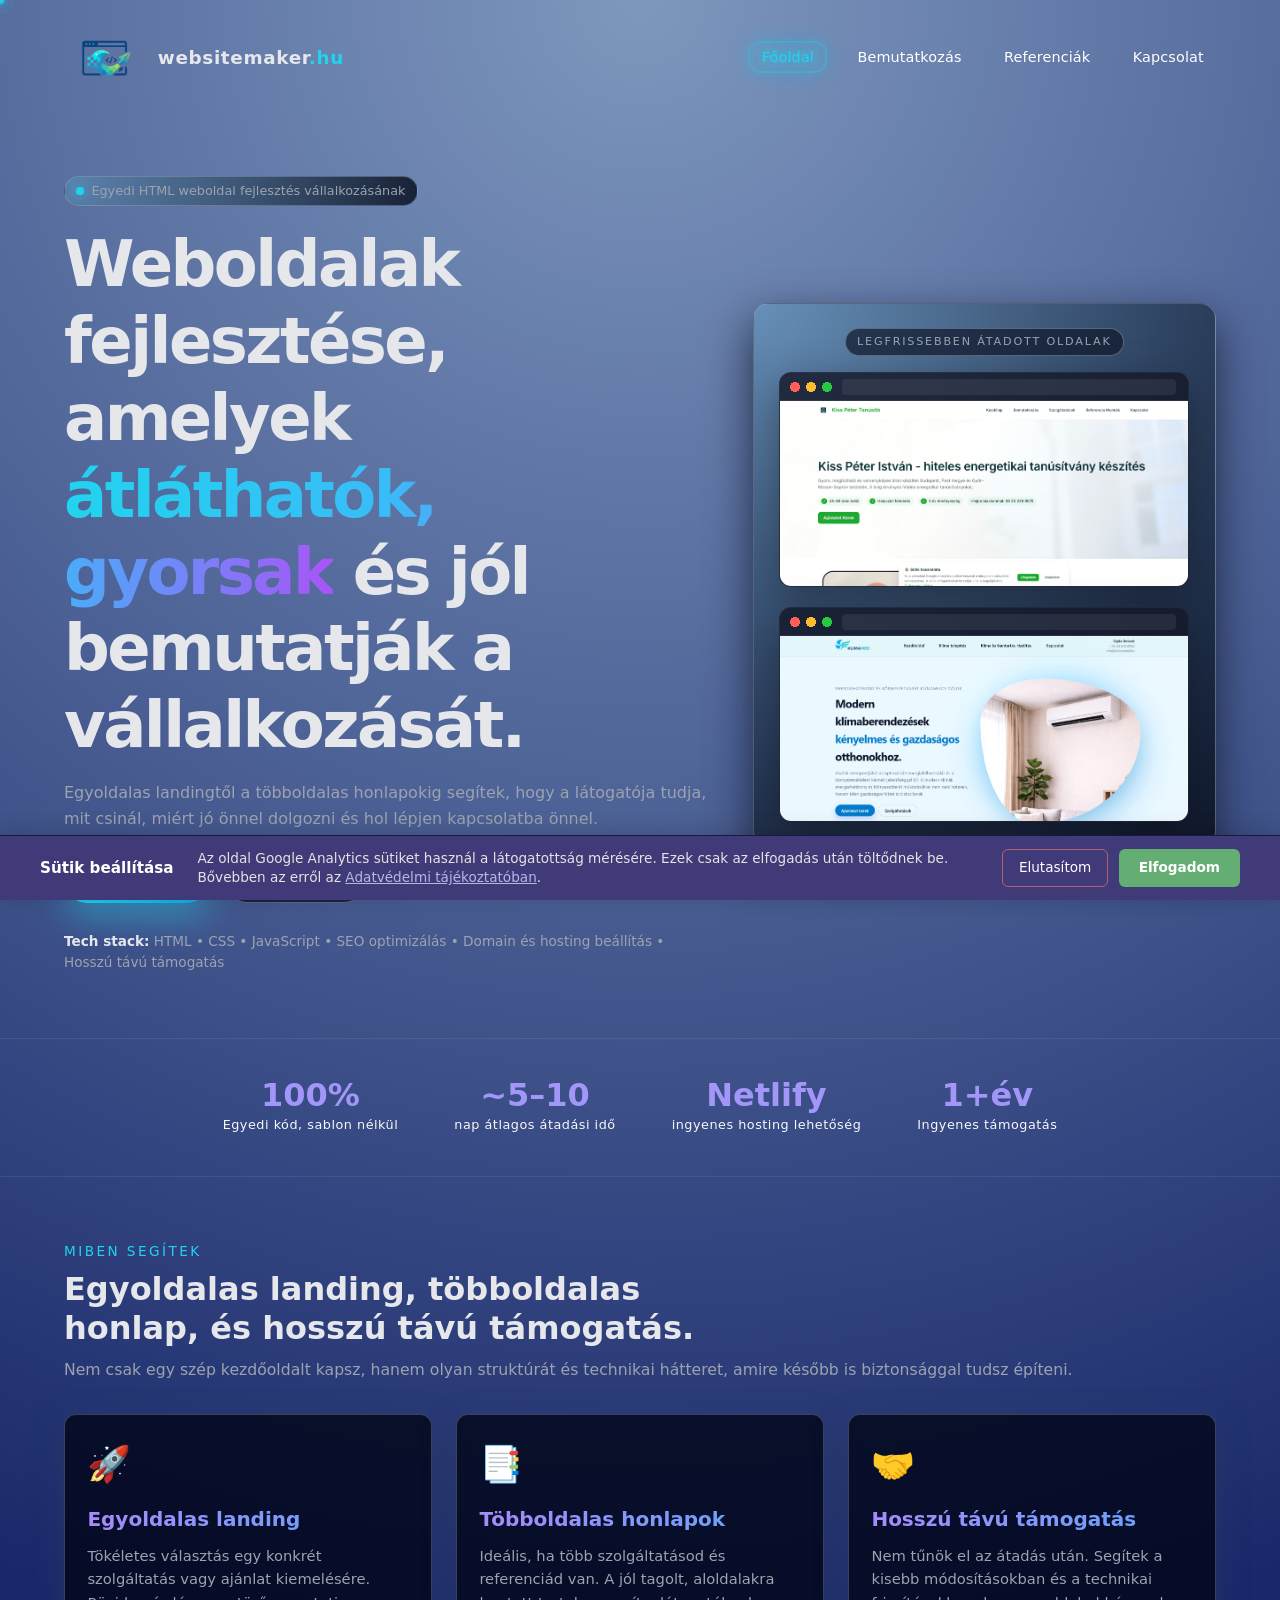
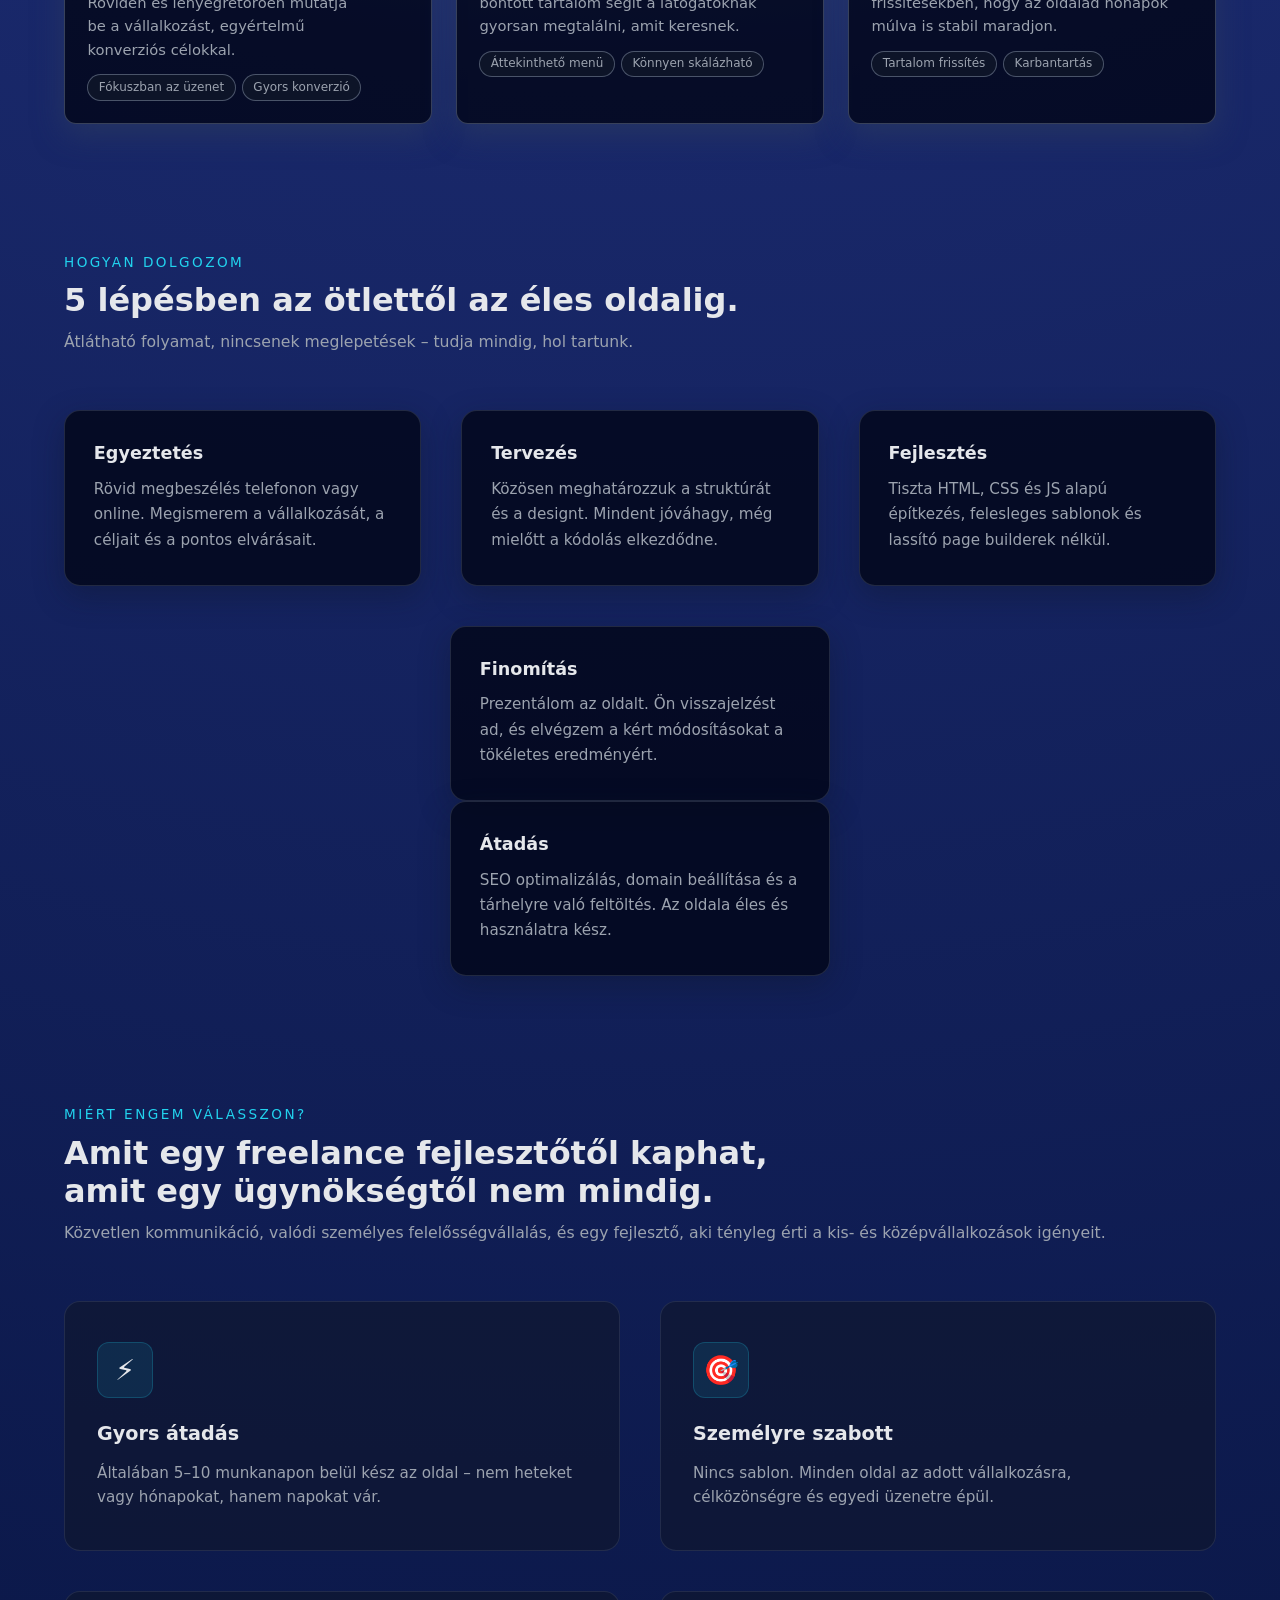
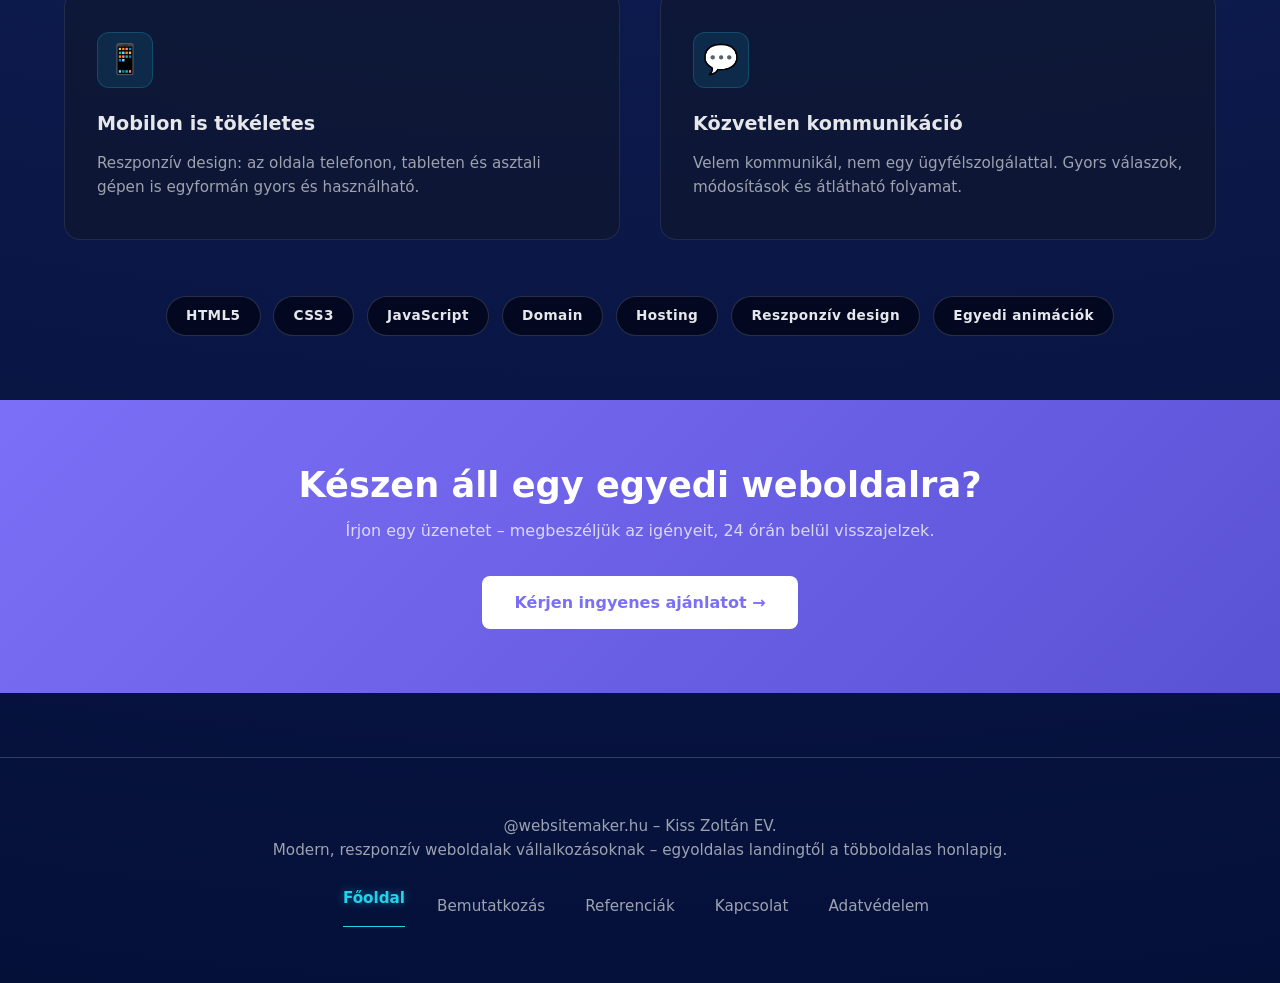
==== commit e9fb9907: "Add files via upload" ====
--- a/index.html
+++ b/index.html
@@ -12,7 +12,7 @@
   <meta name="robots" content="index, follow">
   <link rel="canonical" href="https://www.websitemaker.hu/">
 
-  <!-- ═══ OPEN GRAPH (Facebook, LinkedIn) ═══ -->
+  <!-- ═══ OPEN GRAPH ═══ -->
   <meta property="og:type" content="website">
   <meta property="og:url" content="https://www.websitemaker.hu/">
   <meta property="og:title" content="websitemaker.hu – Egyedi weboldal fejlesztés vállalkozásoknak">
@@ -27,7 +27,7 @@
   <meta name="twitter:description" content="Sablon nélküli, egyedi HTML weboldalak vállalkozásoknak. Gyors átadás, SEO alap, hosszú távú támogatás.">
   <meta name="twitter:image" content="https://www.websitemaker.hu/assets/img/og-image.jpg">
 
-  <!-- ═══ SCHEMA.ORG STRUKTURÁLT ADAT (Google Rich Results) ═══ -->
+  <!-- ═══ SCHEMA.ORG ═══ -->
   <script type="application/ld+json">
   {
     "@context": "https://schema.org",
@@ -45,9 +45,7 @@
       "@type": "Person",
       "name": "Kiss Zoltán"
     },
-    "sameAs": [
-      "https://www.websitemaker.hu"
-    ],
+    "sameAs": ["https://www.websitemaker.hu"],
     "priceRange": "€€",
     "openingHours": "Mo-Fr 08:00-18:00",
     "areaServed": "HU"
@@ -68,7 +66,7 @@
       margin: 0;
       border-radius: 12px;
       overflow: hidden;
-      background: var(--clr-surface, #525283);
+      background: var(--bg-card-soft);
       border: 1px solid rgba(255,255,255,0.10);
       box-shadow: 0 12px 40px rgba(0,0,0,0.35);
       transition: transform 0.35s ease, box-shadow 0.35s ease;
@@ -114,14 +112,15 @@
     /* ── TRUST BAR ── */
     .trust-bar {
       padding: 2.5rem 0;
-      border-top: 1px solid var(--clr-border, rgba(255, 255, 255, 0));
-      border-bottom: 1px solid var(--clr-border, rgba(255, 255, 255, 0));
+      border-top: 1px solid rgba(148, 163, 184, 0.15);
+      border-bottom: 1px solid rgba(148, 163, 184, 0.15);
     }
     .trust-bar-inner { display: flex; flex-wrap: wrap; justify-content: center; gap: 2.5rem 3.5rem; text-align: center; }
     .trust-item { display: flex; flex-direction: column; gap: 0.25rem; }
-    .trust-number { font-size: 2rem; font-weight: 800; color: var(--clr-accent, #7c6ff7); line-height: 1; }
-    .trust-label { font-size: 0.8rem; color: var(--clr-muted, #d2d1d1); letter-spacing: .04em; }
-
+    .trust-number { font-size: 2rem; font-weight: 800; color: var(--clr-accent, #a296f8); line-height: 1; }
+    .trust-label { font-size: 0.8rem; color: var(--clr-muted, #f8f8f8); letter-spacing: .04em; }
+
+    /* ── KÁRTYA CÍM GRADIENS ANIMÁCIÓ ── */
     @keyframes gradShift {
       0%   { background-position: 0% 50%; }
       100% { background-position: 100% 50%; }
@@ -139,44 +138,12 @@
     .card:nth-child(2) .card-title-grad { animation-delay: -1.67s; }
     .card:nth-child(3) .card-title-grad { animation-delay: -3.33s; }
 
-    /* ── HOW IT WORKS ── */
-    .process-section { background: var(--clr-surface-alt, rgba(39, 29, 78, 0.077)); }
-    .process-steps {
-      display: grid; grid-template-columns: repeat(auto-fit, minmax(200px, 1fr));
-      gap: 2rem; counter-reset: steps; margin-top: 2.5rem;
-    }
-    .process-step {
-      position: relative; padding: 1.75rem 1.5rem 1.5rem; border-radius: 14px;
-      background: linear-gradient(145deg, rgba(71, 69, 116, 0.95) 0%, rgba(22,20,50,0.98) 100%);
-      border: 1px solid rgba(124,111,247,0.18); counter-increment: steps;
-      box-shadow: 0 2px 16px rgba(0,0,0,0.3);
-      transition: transform 0.3s cubic-bezier(0.22,1,0.36,1), box-shadow 0.3s cubic-bezier(0.22,1,0.36,1), border-color 0.3s ease;
-      overflow: hidden;
-    }
-    .process-step:hover { transform: translateY(-6px); border-color: rgba(124,111,247,0.55); box-shadow: 0 8px 32px rgba(0,0,0,0.35), 0 0 28px rgba(124,111,247,0.28); }
-    .process-step::after { content: ''; position: absolute; inset: 0; border-radius: 14px; background: linear-gradient(160deg, rgba(124,111,247,0.10) 0%, transparent 55%); opacity: 0; transition: opacity 0.3s ease; pointer-events: none; }
-    .process-step:hover::after { opacity: 1; }
-    .process-step::before { content: counter(steps, decimal-leading-zero); display: block; font-size: 2.2rem; font-weight: 800; color: var(--clr-accent, #7c6ff7); opacity: 0.4; line-height: 1; margin-bottom: 0.75rem; position: relative; z-index: 1; }
-    .process-step h3 { font-size: 1rem; font-weight: 700; margin: 0 0 0.5rem; position: relative; z-index: 1; }
-    .process-step p { font-size: 0.875rem; color: var(--clr-muted, #aaa); margin: 0; line-height: 1.55; position: relative; z-index: 1; }
-
-    /* ── WHY ME ── */
-    .why-grid { display: grid; grid-template-columns: repeat(auto-fit, minmax(240px, 1fr)); gap: 1.5rem; margin-top: 2.5rem; }
-    .why-item { padding: 1.5rem; border-radius: 12px; background: var(--clr-surface, #313c5f); border: 1px solid var(--clr-border, rgba(255,255,255,0.07)); display: flex; flex-direction: column; gap: 0.6rem; }
-    .why-icon { font-size: 1.6rem; line-height: 1; }
-    .why-item h3 { font-size: 0.95rem; font-weight: 700; margin: 0; }
-    .why-item p { font-size: 0.85rem; color: var(--clr-muted, #aaa); margin: 0; line-height: 1.55; }
-
     /* ── CTA SZALAG ── */
-    .cta-strip { background: linear-gradient(135deg, var(--clr-accent, #7c6ff7) 0%, #5a52d5 100%); padding: 4rem 0; text-align: center; }
-    .cta-strip h2 { font-size: clamp(1.5rem,3vw,2.2rem); font-weight: 800; color: #fff; margin: 0 0 0.75rem; }
-    .cta-strip p { color: rgba(255,255,255,0.82); font-size: 1rem; margin: 0 0 2rem; }
-    .cta-strip .btn-white { background: #fff; color: var(--clr-accent, #7c6ff7); font-weight: 700; padding: 0.85rem 2rem; border-radius: 8px; text-decoration: none; display: inline-block; transition: opacity 0.2s; }
-    .cta-strip .btn-white:hover { opacity: 0.9; }
-
-    /* ── TECH STACK ── */
-    .tech-strip { display: flex; flex-wrap: wrap; justify-content: center; gap: 0.75rem; margin-top: 2rem; }
-    .tech-badge { padding: 0.4rem 1rem; border-radius: 999px; font-size: 0.8rem; font-weight: 600; background: var(--clr-surface, #1a1a2e); border: 1px solid var(--clr-border, rgba(255,255,255,0.1)); color: var(--clr-text, #eee); letter-spacing: .03em; }
+    .cta-strip { background: linear-gradient(135deg, var(--clr-accent, #7c6ff7) 0%, var(--clr-accent-dark, #5a52d5) 100%); padding: 4rem 0; text-align: center; }
+    .cta-strip h2 { font-size: clamp(1.5rem,3vw,2.2rem); font-weight: 800; color: #ffffff; margin: 0 0 0.75rem; }
+    .cta-strip p { color: rgba(255, 255, 255, 0.75); font-size: 1rem; margin: 0 0 2rem; }
+    .cta-strip .btn-white { background: #ffffff; color: var(--clr-accent, #7c6ff7); font-weight: 700; padding: 0.85rem 2rem; border-radius: 8px; text-decoration: none; display: inline-block; transition: opacity 0.2s; }
+    .cta-strip .btn-white:hover { opacity: 0.85; }
   </style>
 </head>
 <body>
@@ -202,6 +169,7 @@
     </header>
 
     <main>
+
       <!-- ═══ HERO ═══ -->
       <section class="hero">
         <div class="container hero-layout">
@@ -211,7 +179,7 @@
               <span>Egyedi HTML weboldal fejlesztés vállalkozásának</span>
             </div>
             <h1 class="hero-title">
-              Weboldalak fejleszése, amelyek <span class="accent">átláthatók, gyorsak</span> és jól bemutatják a vállalkozását.
+              Weboldalak fejlesztése, amelyek <span class="accent">átláthatók, gyorsak</span> és jól bemutatják a vállalkozását.
             </h1>
             <p class="hero-subtitle">
               Egyoldalas landingtől a többoldalas honlapokig segítek, hogy a
@@ -261,7 +229,7 @@
         </div>
       </div>
 
-            <!-- ═══ MIBEN SEGÍTEK ═══ -->
+      <!-- ═══ MIBEN SEGÍTEK ═══ -->
       <section id="szolgaltatasok">
         <div class="container">
           <header class="section-header reveal">
@@ -272,9 +240,7 @@
               amire később is biztonsággal tudsz építeni.
             </p>
           </header>
-          
           <div class="card-grid">
-            <!-- 1. Kártya -->
             <article class="card reveal">
               <div class="card-icon" style="font-size: 2.2rem; margin-bottom: 0.8rem;">🚀</div>
               <h3 class="card-title card-title-grad">Egyoldalas landing</h3>
@@ -286,8 +252,6 @@
                 <span class="pill">Gyors konverzió</span>
               </div>
             </article>
-            
-            <!-- 2. Kártya -->
             <article class="card reveal">
               <div class="card-icon" style="font-size: 2.2rem; margin-bottom: 0.8rem;">📑</div>
               <h3 class="card-title card-title-grad">Többoldalas honlapok</h3>
@@ -299,8 +263,6 @@
                 <span class="pill">Könnyen skálázható</span>
               </div>
             </article>
-            
-            <!-- 3. Kártya -->
             <article class="card reveal">
               <div class="card-icon" style="font-size: 2.2rem; margin-bottom: 0.8rem;">🤝</div>
               <h3 class="card-title card-title-grad">Hosszú távú támogatás</h3>
@@ -316,52 +278,43 @@
         </div>
       </section>
 
-
-            <!-- ═══ HOGYAN DOLGOZOM ═══ -->
+      <!-- ═══ HOGYAN DOLGOZOM ═══ -->
       <section class="process-section" id="folyamat">
         <div class="container">
           <header class="section-header reveal">
             <p class="section-kicker">Hogyan dolgozom</p>
-            <h2 class="section-title">Átlátható munkamenet, rejtett költségek nélkül.</h2>
-            <p class="section-lead">Tudod pontosan, mikor mi történik. Nincs hosszas várakozás, nincs homályos kommunikáció.</p>
+            <h2 class="section-title">5 lépésben az ötlettől az éles oldalig.</h2>
+            <p class="section-lead">Átlátható folyamat, nincsenek meglepetések – tudja mindig, hol tartunk.</p>
           </header>
-          
           <div class="process-steps">
             <div class="process-step reveal">
-       
               <h3>Egyeztetés</h3>
               <p>Rövid megbeszélés telefonon vagy online. Megismerem a vállalkozását, a céljait és a pontos elvárásait.</p>
             </div>
-            
             <div class="process-step reveal">
-             
               <h3>Tervezés</h3>
               <p>Közösen meghatározzuk a struktúrát és a designt. Mindent jóváhagy, még mielőtt a kódolás elkezdődne.</p>
             </div>
-            
             <div class="process-step reveal">
-        
               <h3>Fejlesztés</h3>
               <p>Tiszta HTML, CSS és JS alapú építkezés, felesleges sablonok és lassító page builderek nélkül.</p>
             </div>
-            
-            <div class="process-step reveal">
-              
-              <h3>Finomítás</h3>
-              <p>Prezentálom az oldalt. Ön visszajelzést ad, és elvégzem a kért módosításokat a tökéletes eredményért.</p>
-            </div>
-            
-            <div class="process-step reveal">
-              
-              <h3>Átadás</h3>
-              <p>SEO optimalizálás, domain beállítása és a tárhelyre való feltöltés. Az oldala éles és használatra kész.</p>
-            </div>
-          </div>
-        </div>
-      </section>
-
-
-            <!-- ═══ MIÉRT ÉN ═══ -->
+            <!-- 2. sor – középre igazítva CSS-ből -->
+            <div class="process-steps-row2">
+              <div class="process-step reveal">
+                <h3>Finomítás</h3>
+                <p>Prezentálom az oldalt. Ön visszajelzést ad, és elvégzem a kért módosításokat a tökéletes eredményért.</p>
+              </div>
+              <div class="process-step reveal">
+                <h3>Átadás</h3>
+                <p>SEO optimalizálás, domain beállítása és a tárhelyre való feltöltés. Az oldala éles és használatra kész.</p>
+              </div>
+            </div>
+          </div>
+        </div>
+      </section>
+
+      <!-- ═══ MIÉRT ÉN ═══ -->
       <section id="miert-en">
         <div class="container">
           <header class="section-header reveal">
@@ -371,50 +324,49 @@
               Közvetlen kommunikáció, valódi személyes felelősségvállalás, és egy fejlesztő, aki tényleg érti a kis- és középvállalkozások igényeit.
             </p>
           </header>
-          
           <div class="why-grid">
             <div class="why-item reveal">
               <span class="why-icon">⚡</span>
               <h3>Gyors átadás</h3>
               <p>Általában 5–10 munkanapon belül kész az oldal – nem heteket vagy hónapokat, hanem napokat vár.</p>
             </div>
-            
             <div class="why-item reveal">
               <span class="why-icon">🎯</span>
               <h3>Személyre szabott</h3>
               <p>Nincs sablon. Minden oldal az adott vállalkozásra, célközönségre és egyedi üzenetre épül.</p>
             </div>
-            
             <div class="why-item reveal">
               <span class="why-icon">📱</span>
               <h3>Mobilon is tökéletes</h3>
               <p>Reszponzív design: az oldala telefonon, tableten és asztali gépen is egyformán gyors és használható.</p>
             </div>
-            
             <div class="why-item reveal">
               <span class="why-icon">💬</span>
               <h3>Közvetlen kommunikáció</h3>
               <p>Velem kommunikál, nem egy ügyfélszolgálattal. Gyors válaszok, módosítások és átlátható folyamat.</p>
             </div>
           </div>
-          
           <div class="tech-strip reveal">
-            <span class="tech-badge">HTML5</span><span class="tech-badge">CSS3</span><span class="tech-badge">JavaScript</span>
-            <span class="tech-badge">Domain</span><span class="tech-badge">Hosting</span>
-            <span class="tech-badge">Reszponzív design</span><span class="tech-badge">Egyedi animációk</span>
-          </div>
-        </div>
-      </section>
-
+            <span class="tech-badge">HTML5</span>
+            <span class="tech-badge">CSS3</span>
+            <span class="tech-badge">JavaScript</span>
+            <span class="tech-badge">Domain</span>
+            <span class="tech-badge">Hosting</span>
+            <span class="tech-badge">Reszponzív design</span>
+            <span class="tech-badge">Egyedi animációk</span>
+          </div>
+        </div>
+      </section>
 
       <!-- ═══ CTA SZALAG ═══ -->
       <section class="cta-strip">
         <div class="container">
           <h2>Készen áll egy egyedi weboldalra?</h2>
           <p>Írjon egy üzenetet – megbeszéljük az igényeit, 24 órán belül visszajelzek.</p>
-          <a href="contact.html" class="btn-white">Kérjen ingyenes ajánlatot →&rarr;</a>
-        </div>
-      </section>
+          <a href="contact.html" class="btn-white">Kérjen ingyenes ajánlatot →</a>
+        </div>
+      </section>
+
     </main>
 
     <footer class="site-footer">
@@ -424,7 +376,7 @@
           <p class="footer-meta">Modern, reszponzív weboldalak vállalkozásoknak – egyoldalas landingtől a többoldalas honlapig.</p>
         </div>
         <nav class="footer-nav" aria-label="Alsó navigáció">
-          <a href="index.html">Főoldal</a>
+          <span class="footer-nav-current">Főoldal</span>
           <a href="about.html">Bemutatkozás</a>
           <a href="references.html">Referenciák</a>
           <a href="contact.html">Kapcsolat</a>
@@ -433,9 +385,10 @@
       </div>
     </footer>
   </div>
+
   <div class="cursor-dot"></div>
+  <div class="cursor-ring"></div>
   <script src="assets/js/main.js"></script>
-  <!-- Google Analytics + Süti banner -->
   <script src="assets/js/analytics.js"></script>
   <script src="assets/js/cookie-banner.js"></script>
 </body>
--- a/assets/css/base.css
+++ b/assets/css/base.css
@@ -17,7 +17,7 @@
   font-family: system-ui, -apple-system, BlinkMacSystemFont, "Segoe UI", sans-serif;
   line-height: 1.6;
   color: #0f172a;
-  background: #0f172a;
+  background: #203057;
 }
 img, picture, video, canvas, svg {
   display: block;
--- a/assets/css/style.css
+++ b/assets/css/style.css
@@ -26,7 +26,7 @@
 }
 
 body {
-  background: radial-gradient(circle at top, #50688b 0, #050f3a 40%, #010513 100%);
+  background: radial-gradient(circle at top, #7d97be 0, #19286a 40%, #041038 100%);
   color: var(--text-main);
   box-sizing: border-box;
 }
@@ -449,9 +449,81 @@
   border-radius: 999px; background: rgba(15, 23, 42, 0.8);
   border: 1px solid rgba(148, 163, 184, 0.45); color: var(--text-muted);
 }
-
 /* =========================================
-   7. BELSŐ OLDALAK (ABOUT, PROJECTS, CONTACT)
+   7. HOGYAN DOLGOZOM (FOLYAMAT LÉPÉSEK)
+   ========================================= */
+
+.process-section { 
+  background: transparent; 
+}
+
+.process-steps {
+  display: flex; 
+  flex-wrap: wrap; 
+  justify-content: center; 
+  gap: 2.5rem; 
+  margin-top: 3.5rem;
+}
+
+.process-step {
+  
+  flex: 1 1 300px; 
+  max-width: 380px; 
+  
+ 
+  position: relative; 
+  padding: 2rem 1.8rem; 
+  border-radius: var(--radius-lg);
+  background: var(--bg-card-soft); 
+  border: 1px solid rgba(148, 163, 184, 0.2); 
+  box-shadow: 0 10px 30px rgba(15, 23, 42, 0.4);
+  transition: transform var(--transition-fast), border-color var(--transition-fast), background var(--transition-fast);
+  display: flex;
+  flex-direction: column;
+  align-items: flex-start;
+}
+
+
+.process-step:hover { 
+  transform: translateY(-5px); 
+  border-color: rgba(34, 211, 238, 0.5); 
+  background: rgba(15, 23, 42, 0.95); 
+  box-shadow: 0 20px 40px rgba(15, 23, 42, 0.8), 0 0 20px rgba(34, 211, 238, 0.1);
+}
+
+
+.step-number {
+  display: flex;
+  align-items: center;
+  justify-content: center;
+  width: 2.8rem;
+  height: 2.8rem;
+  border-radius: 50%;
+  background: rgba(34, 211, 238, 0.12);
+  color: var(--accent);
+  font-size: 1.1rem;
+  font-weight: 800;
+  margin-bottom: 1.2rem;
+  border: 1px solid rgba(34, 211, 238, 0.25);
+  box-shadow: inset 0 0 10px rgba(34, 211, 238, 0.1);
+}
+
+.process-step h3 { 
+  font-size: 1.1rem; 
+  font-weight: 600; 
+  color: var(--text-main);
+  margin-bottom: 0.8rem; 
+}
+
+.process-step p { 
+  font-size: 0.95rem; 
+  color: var(--text-muted); 
+  margin: 0; 
+  line-height: 1.65; 
+}
+
+/* =========================================
+   8. BELSŐ OLDALAK (ABOUT, PROJECTS, CONTACT)
    ========================================= */
 
 .about-layout {
@@ -597,7 +669,7 @@
 }
 
 form.contact-card {
-  background: radial-gradient(circle at top right, rgba(34, 211, 238, 0.08), var(--bg-card-soft));
+  background: radial-gradient(circle at top right, rgba(53, 212, 237, 0.08), var(--bg-card-soft));
   padding: 2.5rem;
   border-radius: var(--radius-lg);
   border: 1px solid rgba(148, 163, 184, 0.2);
@@ -635,9 +707,9 @@
   width: 100%;
   padding: 0.9rem 1.2rem;
   border-radius: 0.6rem;
-  background: rgba(2, 6, 23, 0.7);
+  background: rgba(20, 20, 20, 0.89);
   border: 1px solid rgba(148, 163, 184, 0.2);
-  color: var(--text-main);
+  color: #ffffff;
   font-family: inherit;
   font-size: 0.95rem;
   box-shadow: inset 0 2px 4px rgba(0, 0, 0, 0.2);
@@ -647,7 +719,7 @@
 
 .form-field input::placeholder,
 .form-field textarea::placeholder {
-  color: rgba(148, 163, 184, 0.4);
+  color: rgba(229, 233, 243, 0.63);
 }
 
 .form-field input:hover,
@@ -704,31 +776,31 @@
 }
 
 /* =========================================
-   8. LÁBLÉC
+   9. LÁBLÉC
    ========================================= */
 
 .site-footer {
   border-top: 1px solid rgba(148, 163, 184, 0.3);
-  margin-top: 3rem; padding-block: 1.5rem;
-  font-size: 0.85rem; color: var(--text-muted);
+  margin-top: 4rem; padding-block: 3.5rem;
+  font-size: 0.95rem; color: var(--text-muted);
 }
 
 .site-footer-inner {
-  display: flex; flex-wrap: wrap; gap: 0.75rem;
-  align-items: center; justify-content: space-between;
-}
-
-.footer-nav { display: flex; flex-wrap: wrap; gap: 0.9rem; }
-
-/* Normál lábléc link */
+  display: flex; flex-wrap: wrap; gap: 1.5rem;
+  align-items: center; justify-content: center; text-align: center;
+}
+
+.footer-nav { display: flex; flex-wrap: wrap; gap: 1.5rem; justify-content: center;}
+
+
 .footer-nav a {
   color: var(--text-muted);
   text-decoration: none;
-  transition: color 180ms ease;
+  transition: color 180ms ease; padding: 0.5rem;
 }
 .footer-nav a:hover { color: var(--accent); }
 
-/* Aktív oldal – nem link, hanem span, kiemelve */
+
 .footer-nav span.footer-nav-current {
   color: var(--accent);
   font-weight: 600;
@@ -742,8 +814,9 @@
 .reveal { opacity: 0; transform: translateY(24px); transition: opacity 600ms ease, transform 600ms ease; }
 .reveal.is-visible { opacity: 1; transform: translateY(0); }
 
+
 /* =========================================
-   9. RESZPONZÍV NÉZETEK (TABLET / ASZTAL)
+   10. RESZPONZÍV NÉZETEK (TABLET / ASZTAL)
    ========================================= */
 
 @media (min-width: 768px) {
@@ -760,7 +833,7 @@
 }
 
 /* =========================================
-   10. KIZÁRÓLAG MOBIL NÉZET (767px ALATT)
+   11. KIZÁRÓLAG MOBIL NÉZET (767px ALATT)
    ========================================= */
 
 @media (max-width: 767px) {
@@ -845,7 +918,6 @@
       0 0 28px rgba(34, 211, 238, 0.16);
   }
 
-  /* Teljes sor kattintható mobilon */
   .nav-links li {
     display: block;
     width: 100%;
@@ -870,10 +942,11 @@
   .hero-actions { flex-direction: column; align-items: stretch; }
   .btn { width: 100%; }
   .hero-title { font-size: clamp(2.2rem, 8vw, 2.8rem); }
-  .site-footer-inner { flex-direction: column; align-items: flex-start; }
+  .site-footer {padding-block: 2.5rem;}
+  .site-footer-inner { flex-direction: column; align-items: center; gap:1.5rem; }
   form.contact-card button { width: 100%; }
 
-} /* ← @media (max-width: 767px) VÉGE */
+} 
 
 /* =========================================
    REFERENCIÁK – MACBOOK LAPTOP MOCKUP
@@ -1135,7 +1208,7 @@
 }
 
 /* =========================================
-   11. CUSTOM CURSOR (CSAK ASZTAL)
+   12. CUSTOM CURSOR (CSAK ASZTAL)
    ========================================= */
 
 @media (pointer: fine) and (min-width: 768px) {
@@ -1163,3 +1236,137 @@
     border-color: rgba(34, 211, 238, 0.5);
   }
 }
+/* =========================================
+   13. MIÉRT ÉN (WHY ME) - 4 KÁRTYA ANIMÁCIÓVAL
+   ========================================= */
+
+.why-grid { 
+  display: grid; 
+  grid-template-columns: repeat(2, 1fr); 
+  gap: 2.5rem; 
+  margin-top: 3.5rem; 
+}
+
+@media (max-width: 850px) {
+  .why-grid {
+    grid-template-columns: 1fr;
+  }
+}
+
+
+
+.why-item { 
+  position: relative;
+  padding: 2.5rem 2rem; 
+  border-radius: var(--radius-lg); 
+  background: rgba(15, 23, 42, 0.6); 
+  border: 1px solid rgba(148, 163, 184, 0.15); 
+  display: flex; 
+  flex-direction: column; 
+  gap: 1rem; 
+  overflow: hidden;
+  z-index: 1;
+  transition: transform 0.4s cubic-bezier(0.175, 0.885, 0.32, 1.275), 
+              box-shadow 0.4s ease, 
+              border-color 0.4s ease;
+}
+
+
+.why-item::before {
+  content: "";
+  position: absolute;
+  top: -50%;
+  left: -50%;
+  width: 200%;
+  height: 200%;
+  background: radial-gradient(circle at center, rgba(34, 211, 238, 0.15) 0%, transparent 60%);
+  opacity: 0;
+  z-index: -1;
+  pointer-events: none;
+  transition: opacity 0.5s ease, transform 0.5s ease;
+  transform: translate(0, 0) scale(0.5);
+}
+
+
+.why-item:hover {
+  transform: translateY(-8px) scale(1.02);
+  border-color: rgba(34, 211, 238, 0.5);
+  background: rgba(15, 23, 42, 0.95);
+  box-shadow: 
+    0 20px 40px rgba(0, 0, 0, 0.4), 
+    0 0 30px rgba(34, 211, 238, 0.15);
+}
+
+
+.why-item:hover::before {
+  opacity: 1;
+  transform: translate(10%, -10%) scale(1);
+}
+
+
+.why-icon { 
+  display: inline-flex;
+  align-items: center;
+  justify-content: center;
+  width: 3.5rem;
+  height: 3.5rem;
+  font-size: 1.8rem; 
+  line-height: 1; 
+  border-radius: 12px;
+  background: rgba(34, 211, 238, 0.1);
+  border: 1px solid rgba(34, 211, 238, 0.2);
+  margin-bottom: 0.5rem;
+  transition: transform 0.4s ease, background 0.4s ease;
+}
+
+
+.why-item:hover .why-icon {
+  transform: translateY(-5px) rotate(-5deg);
+  background: rgba(34, 211, 238, 0.2);
+}
+
+.why-item h3 { 
+  font-size: 1.2rem; 
+  font-weight: 700; 
+  color: var(--text-main);
+  margin: 0; 
+  transition: color 0.3s ease;
+}
+
+.why-item:hover h3 {
+  color: var(--accent); 
+}
+
+.why-item p { 
+  font-size: 0.95rem; 
+  color: var(--text-muted); 
+  margin: 0; 
+  line-height: 1.6; 
+}
+
+.tech-strip { 
+  display: flex; 
+  flex-wrap: wrap; 
+  justify-content: center; 
+  gap: 0.8rem; 
+  margin-top: 3.5rem; 
+}
+
+.tech-badge { 
+  padding: 0.5rem 1.2rem; 
+  border-radius: 999px; 
+  font-size: 0.85rem; 
+  font-weight: 600; 
+  background: var(--bg-card-soft); 
+  border: 1px solid rgba(148, 163, 184, 0.25); 
+  color: var(--text-main); 
+  letter-spacing: .03em; 
+  transition: all var(--transition-fast);
+}
+
+.tech-badge:hover {
+  border-color: var(--accent);
+  color: var(--accent);
+  transform: translateY(-2px);
+  box-shadow: 0 4px 15px rgba(34, 211, 238, 0.2);
+}
